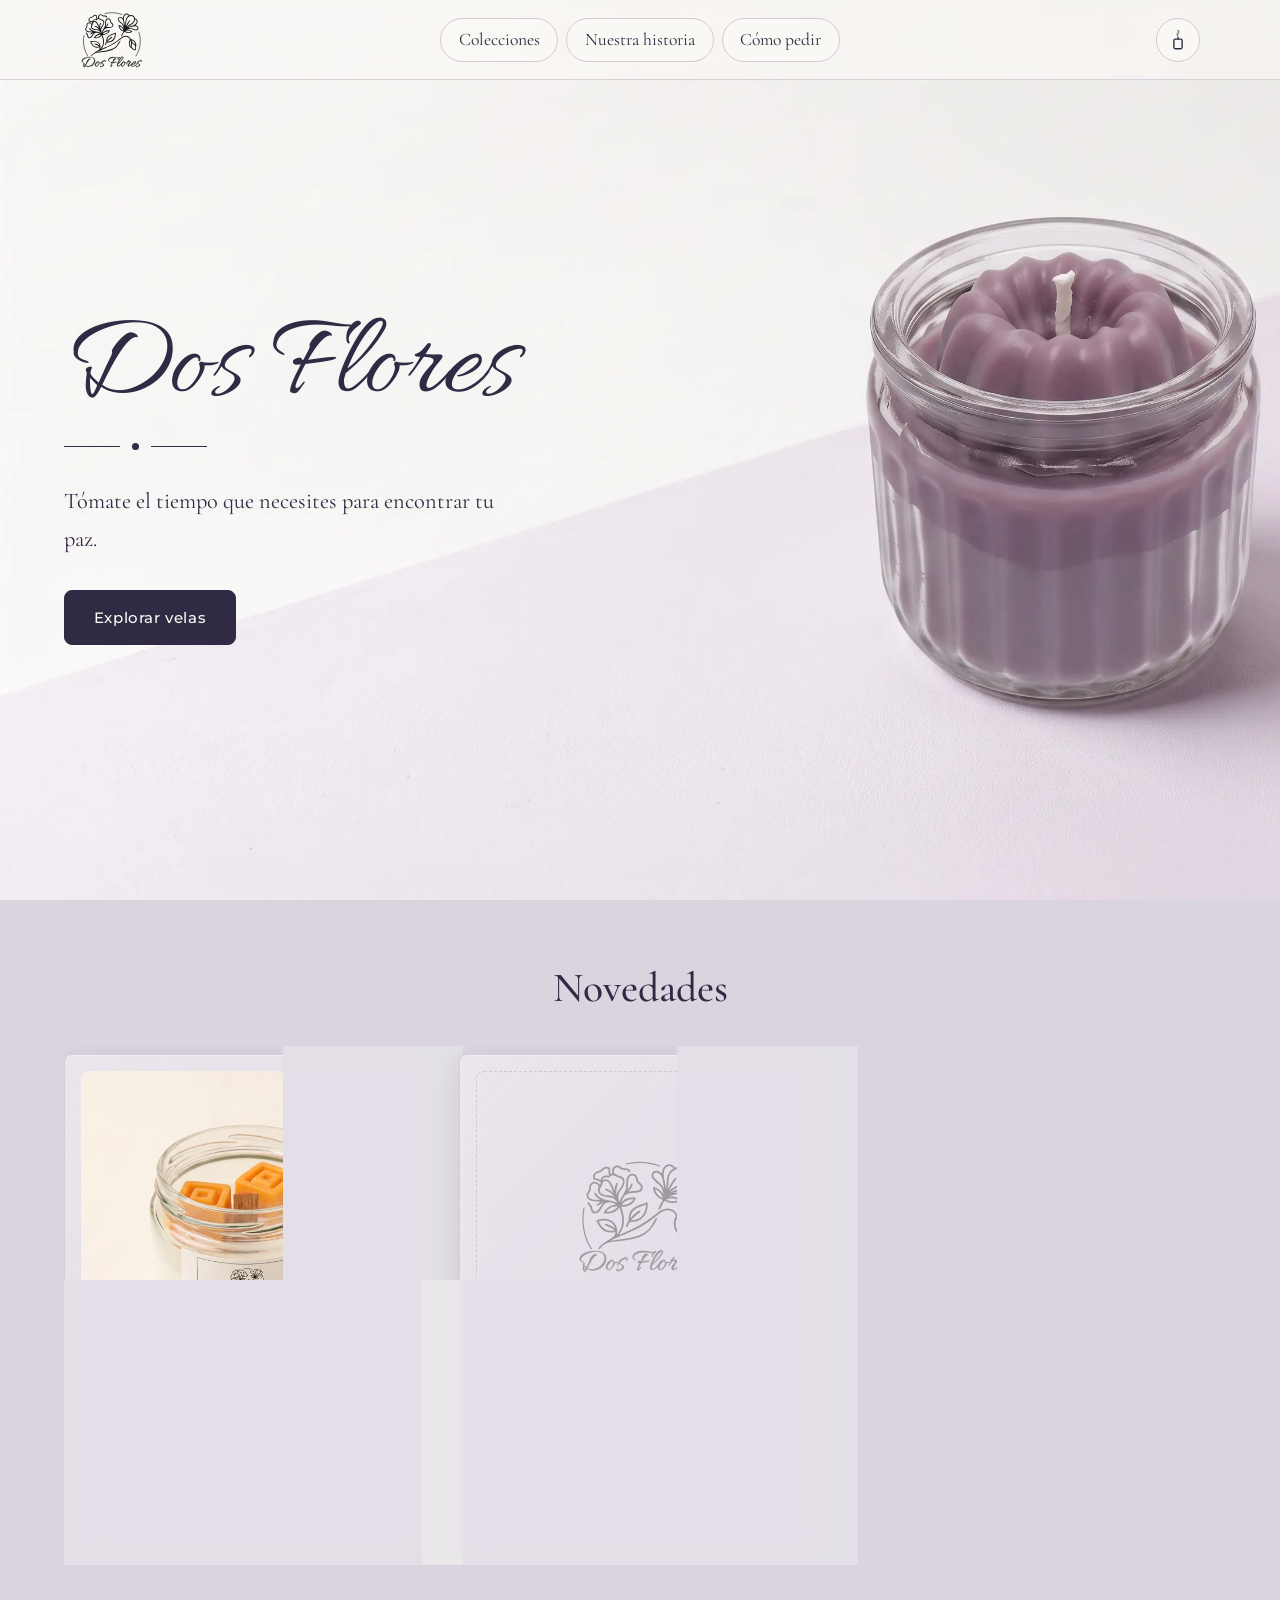
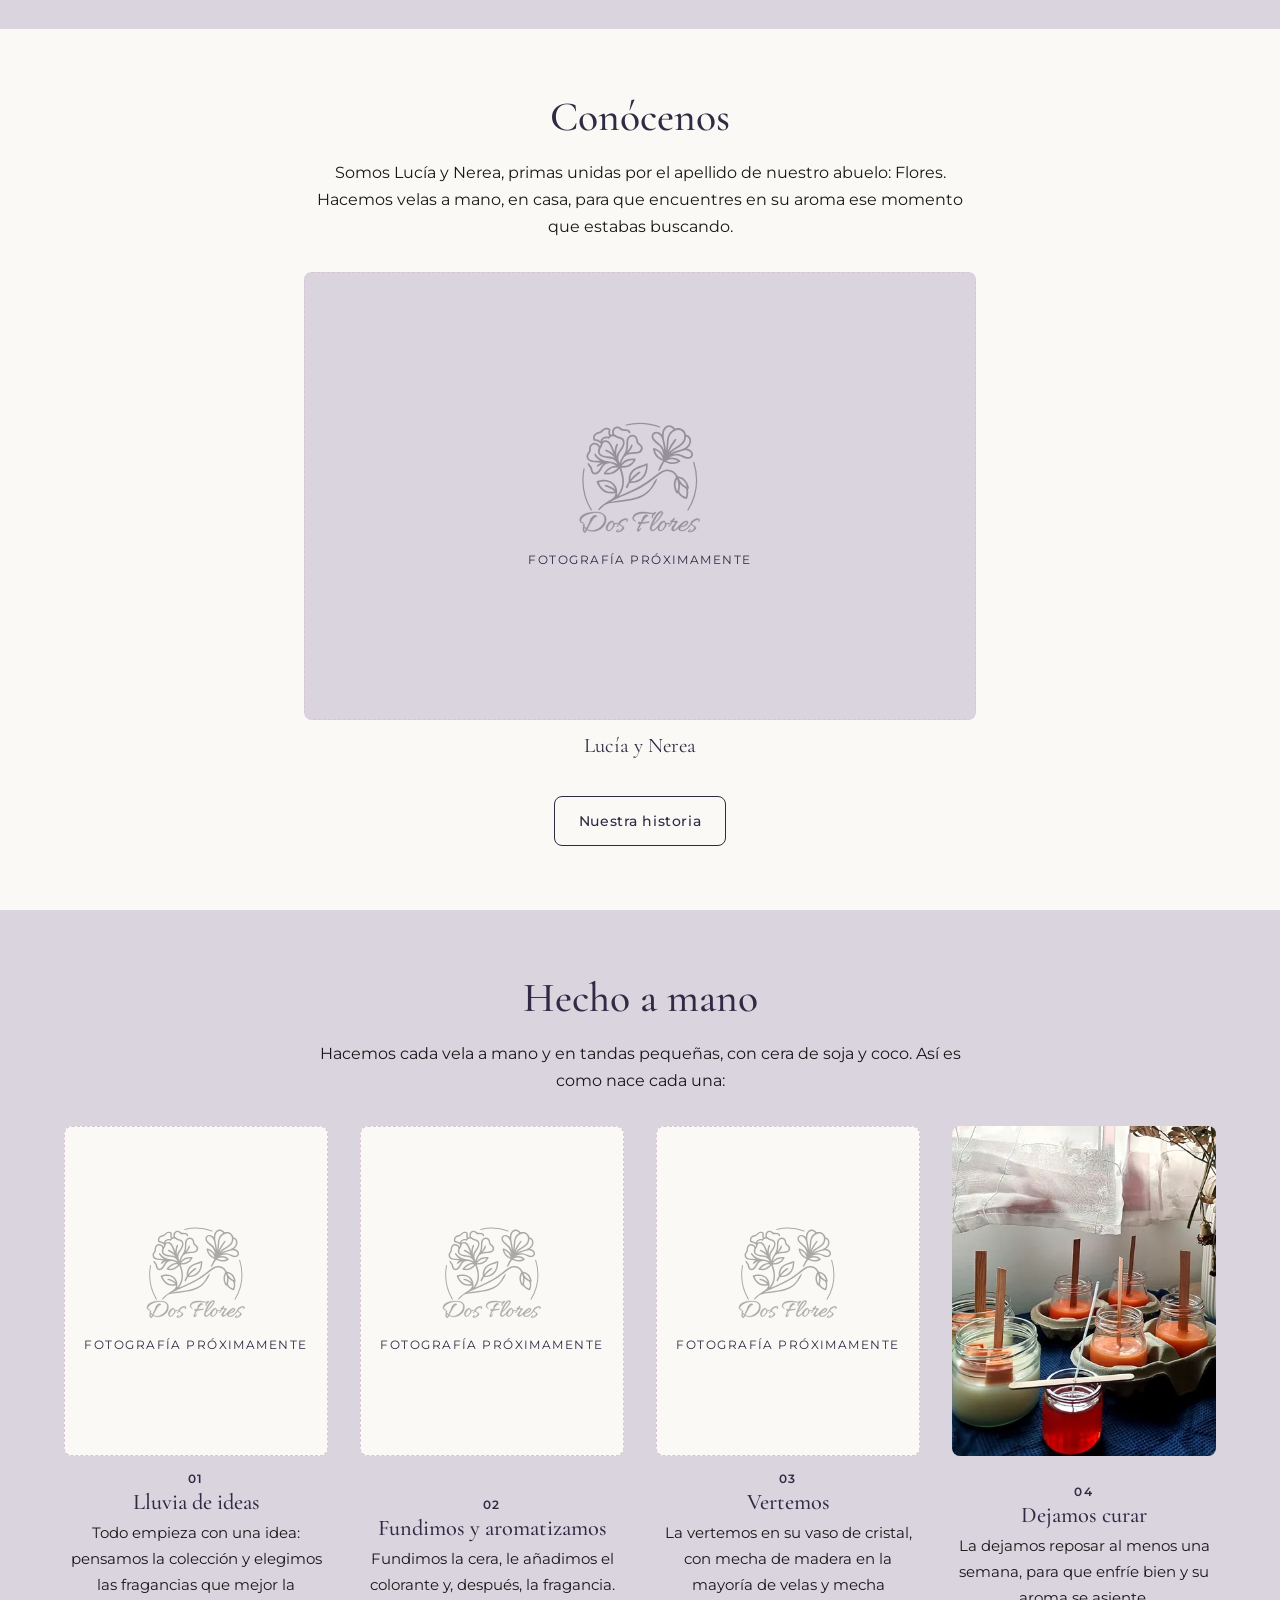
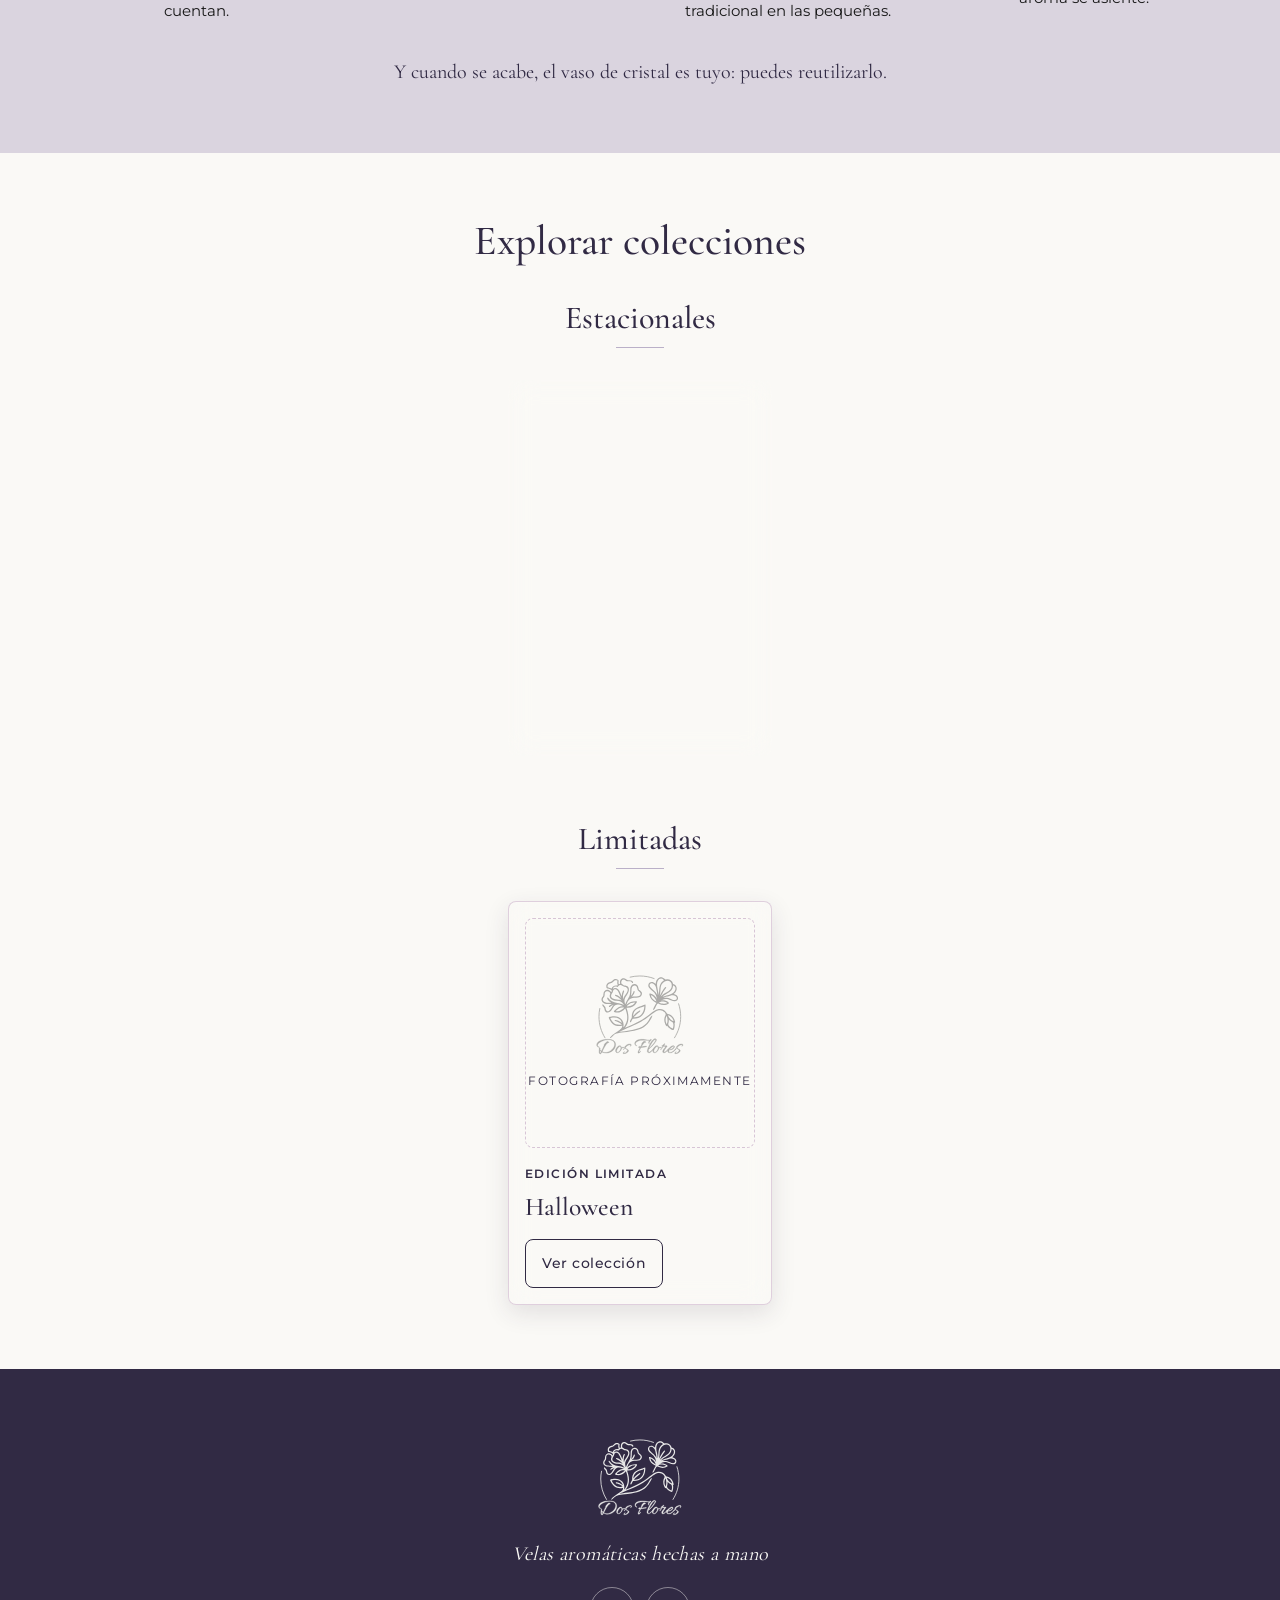
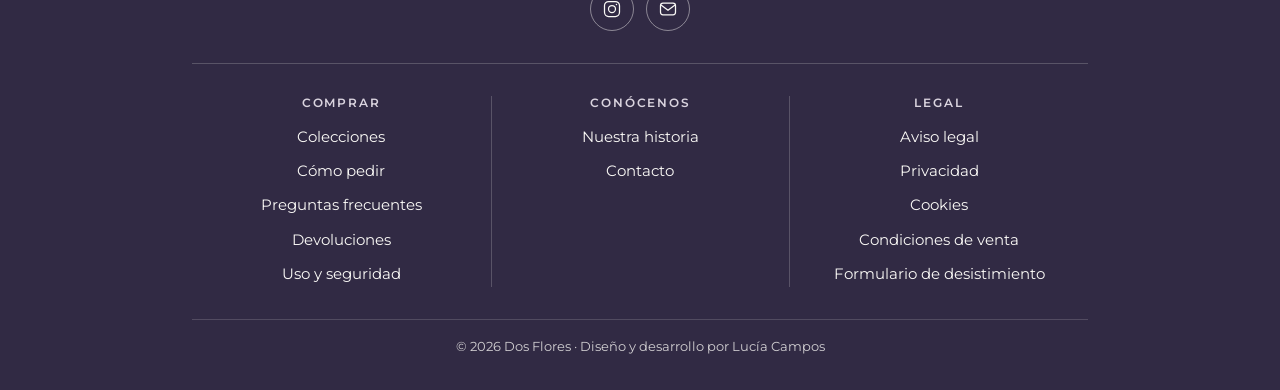
==== index.html @ 8ceb10cd "meta titulo y preview" ====
<!DOCTYPE html>
<html lang="es">
<head>
  <meta charset="UTF-8">
  <meta name="viewport" content="width=device-width, initial-scale=1">
  <title>Dos Flores · Velas aromáticas artesanales hechas a mano</title>
  <meta name="description" content="Velas aromáticas hechas a mano por dos primas, en tandas pequeñas y con cera de soja y coco. Descubre nuestras colecciones de temporada.">
  <!-- Dirección "oficial" de esta página para Google (cambiadla si pasáis a dominio propio) -->
  <link rel="canonical" href="https://i2byluciia.github.io/dosFlores/">
  <!-- Vista previa al compartir el enlace (WhatsApp, Instagram, Facebook…): protocolo Open Graph.
       Las direcciones deben ser completas (https://…). Si cambiáis a un dominio propio, cambiad
       "https://i2byluciia.github.io/dosFlores" por el dominio nuevo en og:url y og:image de cada página. -->
  <meta property="og:type" content="website">
  <meta property="og:site_name" content="Dos Flores">
  <meta property="og:locale" content="es_ES">
  <meta property="og:title" content="Dos Flores · Velas aromáticas artesanales hechas a mano">
  <meta property="og:description" content="Velas aromáticas hechas a mano por dos primas, en tandas pequeñas y con cera de soja y coco. Descubre nuestras colecciones de temporada.">
  <meta property="og:url" content="https://i2byluciia.github.io/dosFlores/">
  <meta property="og:image" content="https://i2byluciia.github.io/dosFlores/assets/img/og-image.jpg">
  <meta property="og:image:width" content="1200">
  <meta property="og:image:height" content="630">
  <meta property="og:image:alt" content="Dos Flores, velas aromáticas hechas a mano: vela encendida en un vaso de cristal">
  <meta name="twitter:card" content="summary_large_image">

  <!-- Favicon con dos versiones (assets/img/): el navegador elige según su propio modo.
       · favicon_negro.svg  → para pestañas claras
       · favicon_blanco.svg → para pestañas oscuras
       Sigue el modo del navegador/sistema, no el botón de la web. -->
  <!-- Respaldo en PNG para navegadores que no muestran favicons SVG (p. ej. Safari).
       Va ANTES de los SVG: los navegadores que entienden SVG usan los de abajo. -->
  <link rel="icon" type="image/png" sizes="32x32" href="assets/img/favicon-32.png">
  <link rel="icon" type="image/svg+xml" href="assets/img/favicon_negro.svg" media="(prefers-color-scheme: light)">
  <link rel="icon" type="image/svg+xml" href="assets/img/favicon_blanco.svg" media="(prefers-color-scheme: dark)">
  <!-- Icono para la pantalla de inicio del iPhone (180x180 px, hecho a partir de Logo/RedesSociales_Logo.png) -->
  <link rel="apple-touch-icon" href="assets/img/apple-touch-icon.png">

  <!-- Tipografías alojadas en la propia web (assets/fonts/).
       La precarga avisa al navegador de las que se ven en la primera pantalla.
       La definición de cada fuente (@font-face) está al principio de styles.css. -->
  <link rel="preload" href="assets/fonts/allura-latin-400-normal.woff2" as="font" type="font/woff2" crossorigin>
  <link rel="preload" href="assets/fonts/cormorant-garamond-latin-500-normal.woff2" as="font" type="font/woff2" crossorigin>
  <link rel="preload" href="assets/fonts/montserrat-latin-400-normal.woff2" as="font" type="font/woff2" crossorigin>

  <!-- Tema claro/oscuro: aplica la elección guardada ANTES de pintar la página,
       para que no haya un parpadeo del tema equivocado al cargar. -->
  <script>
    try {
      var tema = localStorage.getItem('dosflores-tema');
      if (tema === 'dark' || tema === 'light') document.documentElement.setAttribute('data-theme', tema);
    } catch (e) { /* sin almacenamiento: se sigue el tema del sistema */ }
  </script>

  <!-- Estilos -->
  <link rel="stylesheet" href="assets/css/styles.css">
</head>
<body>

  <!-- Enlace para saltar la navegación (accesibilidad con teclado) -->
  <a class="skip-link" href="#contenido">Saltar al contenido</a>

  <!-- =====================================================
       1. HEADER / NAV
       Izquierda: logo · Centro: enlaces · Derecha: iconos
       ===================================================== -->
  <header class="site-header">
    <div class="nav-container">

      <!-- Logo: sustituir por el logo real en la Fase 5 -->
      <a class="logo" href="#inicio" aria-label="Dos Flores, ir al inicio">
        <img src="assets/img/logo.svg" alt="Logotipo de Dos Flores" width="64" height="64">
      </a>

      <!-- Botón del menú móvil (la lógica se añade en la Fase 4) -->
      <button class="nav-toggle" type="button" aria-expanded="false" aria-controls="menu-principal">
        <span class="visually-hidden">Abrir menú</span>
        <span class="nav-toggle__icon" aria-hidden="true"></span>
      </button>

      <!-- Navegación principal: solo los enlaces marcados "nav" en el boceto -->
      <nav id="menu-principal" class="main-nav" aria-label="Navegación principal">
        <ul>
          <li><a href="pages/coleccion.html">Colecciones</a></li>
          <li><a href="pages/historia.html">Nuestra historia</a></li>
          <li><a href="pages/como-pedir.html">Cómo pedir</a></li>
        </ul>
      </nav>

      <!-- Acciones de la derecha -->
      <div class="nav-actions">
        <!-- Interruptor de modo claro/oscuro con forma de vela (apagada = claro, encendida = oscuro).
             El texto del aria-label lo actualiza main.js según el tema activo. -->
        <button class="icon-btn theme-toggle" type="button" aria-label="Activar modo oscuro">
          <svg class="vela-icono" viewBox="0 0 24 24" width="22" height="22" fill="none" stroke="currentColor" stroke-width="1.5" stroke-linecap="round" stroke-linejoin="round" aria-hidden="true"><path class="vela-icono__humo" d="M12 7.5c-1.2-1-1.2-2 0-3s1.2-2 0-3"/><path class="vela-icono__llama" d="M12 2.5c1.6 1.9 2.4 3.3 2.4 4.4a2.4 2.4 0 0 1-4.8 0c0-1.1.8-2.5 2.4-4.4z" fill="#E8A04B" stroke="none"/><path d="M12 11V9.3"/><rect x="7.5" y="11" width="9" height="10.5" rx="1.5"/></svg>
        </button>
      </div>

    </div>
  </header>

  <main id="contenido">

    <!-- ====================================================
         2. HERO (Index)
         ===================================================== -->
    <section id="inicio" class="hero" aria-labelledby="hero-titulo">

      <!-- DOS FOTOS DE FONDO: la "claro" se ve en modo claro y la "oscuro" en modo oscuro.
           Son decorativas (alt=""). Están en assets/img/inicio/ en WebP y en 3 tamaños
           (960, 1600 y 2752 px de ancho): con srcset el navegador descarga solo el que necesita.
           sizes: en pantallas más estrechas que la foto (móvil en vertical) la foto se amplía
           hasta ocupar el alto, así que se muestra a 179vh de ancho; si no, a 100vw.
           Los JPG originales están fuera de la web, en flores/Fotos_originales/inicio/. -->
      <img class="hero__bg hero__bg--claro"
           src="assets/img/inicio/hero_claro-1600.webp"
           srcset="assets/img/inicio/hero_claro-960.webp 960w, assets/img/inicio/hero_claro-1600.webp 1600w, assets/img/inicio/hero_claro-2752.webp 2752w"
           sizes="(max-aspect-ratio: 43/24) 179vh, 100vw"
           alt="" width="2752" height="1536" fetchpriority="high">
      <img class="hero__bg hero__bg--oscuro"
           src="assets/img/inicio/hero_oscuro-1600.webp"
           srcset="assets/img/inicio/hero_oscuro-960.webp 960w, assets/img/inicio/hero_oscuro-1600.webp 1600w, assets/img/inicio/hero_oscuro-2752.webp 2752w"
           sizes="(max-aspect-ratio: 43/24) 179vh, 100vw"
           alt="" width="2752" height="1536" fetchpriority="high">

      <div class="hero__content">
        <!-- Allura: solo para el nombre de marca -->
        <h1 id="hero-titulo" class="hero__brand">Dos Flores</h1>

        <!-- Detalle ornamental sutil (el boceto muestra una línea con puntos) -->
        <div class="ornament" aria-hidden="true">
          <span class="ornament__line"></span>
          <span class="ornament__dot"></span>
          <span class="ornament__line"></span>
        </div>

        <p class="hero__welcome">Tómate el tiempo que necesites para encontrar tu paz.</p>
        <!-- Botón principal de la portada: lleva al catálogo -->
        <a class="btn hero__cta" href="pages/coleccion.html">Explorar velas</a>
      </div>
    </section>


    <!-- =====================================================
         3. CARRUSEL / NOVEDADES
         Desliza con el dedo, con el ratón o con las flechas de abajo (lógica en main.js).
         ===================================================== -->
    <section id="destacados" class="featured" aria-labelledby="destacados-titulo">
      <h2 id="destacados-titulo" class="section-title">Novedades</h2>

      <div class="carousel" role="region" aria-roledescription="carrusel" aria-label="Velas destacadas">

        <!-- Para añadir otra vela, copia un bloque <article class="slide"> y actualiza los "n de N".
             Los puntos y las flechas se ajustan solos (si todas las tarjetas caben, se ocultan).
             En móvil se ve 1 tarjeta, en tablet 2 y en escritorio 3. -->
        <div class="carousel__viewport" tabindex="0">
          <div class="carousel__track">

          <article class="slide" role="group" aria-roledescription="diapositiva" aria-label="1 de 2">
            <!-- Foto de Caramelo Cremoso: apagada en modo claro y encendida en modo oscuro (las cambia el CSS).
                 Originales en flores/Fotos_originales/velas/. Generadas a partir de una foto real de la vela. -->
            <div class="slide__media candle-photo">
              <img class="vela--apagada" src="assets/img/velas/caramelo-cremoso-600.webp" srcset="assets/img/velas/caramelo-cremoso-600.webp 600w, assets/img/velas/caramelo-cremoso-1200.webp 1200w" sizes="(min-width: 64rem) 22rem, (min-width: 48rem) 45vw, 90vw" alt="Vela Caramelo Cremoso de Dos Flores: vaso de cristal con dos caramelos de cera naranja y mecha de madera" width="600" height="600" loading="lazy">
              <img class="vela--encendida" src="assets/img/velas/caramelo-cremoso-encendida-600.webp" srcset="assets/img/velas/caramelo-cremoso-encendida-600.webp 600w, assets/img/velas/caramelo-cremoso-encendida-1200.webp 1200w" sizes="(min-width: 64rem) 22rem, (min-width: 48rem) 45vw, 90vw" alt="" width="600" height="600" loading="lazy">
            </div>
            <div class="slide__body">
              <p class="slide__tag">Colección Otoño</p>
              <h3 class="slide__title">Caramelo Cremoso</h3>
              <!-- PENDIENTE: <p class="slide__text">descripción del aroma</p> -->
              <a class="btn btn--outline" href="pages/caramelo-cremoso.html">Ver vela<span class="visually-hidden"> Caramelo Cremoso</span></a>
            </div>
          </article>

          <article class="slide" role="group" aria-roledescription="diapositiva" aria-label="2 de 2">
            <!-- PENDIENTE: foto (truco-o-trato-apagada.webp / truco-o-trato-encendida.webp en assets/img/velas/) -->
            <div class="slide__media candle-photo foto-pendiente">
              <img class="foto-pendiente__marca" src="assets/img/logo.svg" alt="" width="64" height="64">
              <span class="foto-pendiente__aviso">Fotografía próximamente</span>
            </div>
            <div class="slide__body">
              <p class="slide__tag">Colección Halloween</p>
              <h3 class="slide__title">Truco o Trato</h3>
              <!-- PENDIENTE: <p class="slide__text">descripción del aroma</p> -->
              <a class="btn btn--outline" href="pages/truco-o-trato.html">Ver vela<span class="visually-hidden"> Truco o Trato</span></a>
            </div>
          </article>

          </div>
        </div>

        <!-- Controles: flecha · puntos · flecha -->
        <div class="carousel__controls">
          <button class="carousel__btn carousel__btn--prev" type="button" aria-label="Velas anteriores">
            <svg viewBox="0 0 24 24" width="22" height="22" fill="none" stroke="currentColor" stroke-width="1.6" stroke-linecap="round" stroke-linejoin="round" aria-hidden="true"><path d="M14.5 5.5L8 12l6.5 6.5"/></svg>
          </button>
          <div class="carousel__dots" role="group" aria-label="Elegir posición del carrusel"></div>
          <button class="carousel__btn carousel__btn--next" type="button" aria-label="Velas siguientes">
            <svg viewBox="0 0 24 24" width="22" height="22" fill="none" stroke="currentColor" stroke-width="1.6" stroke-linecap="round" stroke-linejoin="round" aria-hidden="true"><path d="M9.5 5.5L16 12l-6.5 6.5"/></svg>
          </button>
        </div>
      </div>
    </section>


    <!-- =====================================================
         4. BLOQUE NARRATIVO
         ===================================================== -->

    <!-- 4a. Conócenos (pequeña intro; la versión larga está en pages/historia.html) -->
    <section id="historia" class="story" aria-labelledby="historia-titulo">
      <div class="story__inner">
        <h2 id="historia-titulo" class="section-title">Conócenos</h2>
        <p>Somos Lucía y Nerea, primas unidas por el apellido de nuestro abuelo: Flores. Hacemos velas a mano, en casa, para que encuentres en su aroma ese momento que estabas buscando.</p>

        <!-- FOTO DE LAS DOS JUNTAS (PENDIENTE). Guardadla en assets/img/historia/ (horizontal, 3:2, unos 1200×800 px).
             Para ponerla: quita "foto-pendiente" del <div class="founders__frame …"> y cambia su contenido por:
             <img src="assets/img/historia/juntas.webp" alt="DESCRIBIR LA FOTO (ej.: Lucía y Nerea haciendo velas)" width="1200" height="800" loading="lazy"> -->
        <figure class="founders__photo founders__photo--juntas story__photo">
          <div class="founders__frame foto-pendiente">
            <img class="foto-pendiente__marca" src="assets/img/logo.svg" alt="" width="64" height="64">
            <span class="foto-pendiente__aviso">Fotografía próximamente</span>
          </div>
          <figcaption>Lucía y Nerea</figcaption>
        </figure>

        <a class="btn btn--outline" href="pages/historia.html">Nuestra historia</a>
      </div>
    </section>

    <!-- 4b. Hecho a mano / Proceso
         Texto a partir de lo que nos contaron Lucía y Nerea. Los números (01, 02…) los pone el CSS solos.
         FOTOS (PENDIENTES): una por paso, en vertical (4:5, unos 800×1000 px), en assets/img/proceso/.
         Para poner cada foto: quita "foto-pendiente" del <div class="step__frame …"> y cambia su
         contenido por la <img> que hay en el comentario de encima. -->
    <section id="proceso" class="process" aria-labelledby="proceso-titulo">
      <div class="story__inner">
        <h2 id="proceso-titulo" class="section-title">Hecho a mano</h2>
        <p>Hacemos cada vela a mano y en tandas pequeñas, con cera de soja y coco. Así es como nace cada una:</p>
      </div>

      <ol class="steps" role="list">
        <li class="step">
          <!-- <img src="assets/img/proceso/paso-1.webp" alt="DESCRIBIR LA FOTO" width="800" height="1000" loading="lazy"> -->
          <div class="step__frame foto-pendiente">
            <img class="foto-pendiente__marca" src="assets/img/logo.svg" alt="" width="64" height="64">
            <span class="foto-pendiente__aviso">Fotografía próximamente</span>
          </div>
          <div class="step__body">
            <h3 class="step__title">Lluvia de ideas</h3>
            <p class="step__text">Todo empieza con una idea: pensamos la colección y elegimos las fragancias que mejor la cuentan.</p>
          </div>
        </li>

        <li class="step">
          <!-- <img src="assets/img/proceso/paso-2.webp" alt="DESCRIBIR LA FOTO" width="800" height="1000" loading="lazy"> -->
          <div class="step__frame foto-pendiente">
            <img class="foto-pendiente__marca" src="assets/img/logo.svg" alt="" width="64" height="64">
            <span class="foto-pendiente__aviso">Fotografía próximamente</span>
          </div>
          <div class="step__body">
            <h3 class="step__title">Fundimos y aromatizamos</h3>
            <p class="step__text">Fundimos la cera, le añadimos el colorante y, después, la fragancia.</p>
          </div>
        </li>

        <li class="step">
          <!-- <img src="assets/img/proceso/paso-3.webp" alt="DESCRIBIR LA FOTO" width="800" height="1000" loading="lazy"> -->
          <div class="step__frame foto-pendiente">
            <img class="foto-pendiente__marca" src="assets/img/logo.svg" alt="" width="64" height="64">
            <span class="foto-pendiente__aviso">Fotografía próximamente</span>
          </div>
          <div class="step__body">
            <h3 class="step__title">Vertemos</h3>
            <p class="step__text">La vertemos en su vaso de cristal, con mecha de madera en la mayoría de velas y mecha tradicional en las pequeñas.</p>
          </div>
        </li>

        <li class="step">
          <!-- Foto real: velas recién vertidas reposando, con retoque de luz y color (originales en flores/Fotos_originales/proceso/) -->
          <div class="step__frame">
            <img src="assets/img/proceso/paso-4-400.webp" srcset="assets/img/proceso/paso-4-400.webp 400w, assets/img/proceso/paso-4-800.webp 800w" sizes="(min-width: 64rem) 17rem, (min-width: 48rem) 45vw, 7rem" alt="Velas recién hechas reposando junto a la ventana, con las mechas de madera todavía sin recortar" width="400" height="500" loading="lazy">
          </div>
          <div class="step__body">
            <h3 class="step__title">Dejamos curar</h3>
            <p class="step__text">La dejamos reposar al menos una semana, para que enfríe bien y su aroma se asiente.</p>
          </div>
        </li>
      </ol>

      <p class="process__nota">Y cuando se acabe, el vaso de cristal es tuyo: puedes reutilizarlo.</p>
    </section>

    <!-- =====================================================
         5. COLECCIONES (Explorar colecciones)
         Dos grupos: Estacionales y Limitadas. Cada botón "Ver colección" lleva a
         pages/coleccion.html#id, y ese id debe existir en pages/coleccion.html.
         Para añadir una colección, duplica un bloque <li class="card"> dentro de su grupo.
         Fotos de portada en assets/img/colecciones/ (nombre-apagada.webp y nombre-encendida.webp).
         ===================================================== -->
    <section id="colecciones" class="catalog" aria-labelledby="catalogo-titulo">
      <h2 id="catalogo-titulo" class="section-title">Explorar colecciones</h2>

      <!-- Colecciones estacionales (primavera, verano, otoño, invierno) -->
      <div id="estacionales" class="catalog__group">
        <h3 class="catalog__group-title">Estacionales</h3>
        <ul class="catalog__grid">

        <li class="card">
          <article>
            <!-- Foto de Caramelo Cremoso: apagada en modo claro y encendida en modo oscuro (las cambia el CSS).
                 Originales en flores/Fotos_originales/velas/. Generadas a partir de una foto real de la vela. -->
            <div class="card__media candle-photo">
              <img class="vela--apagada" src="assets/img/velas/caramelo-cremoso-600.webp" srcset="assets/img/velas/caramelo-cremoso-600.webp 600w, assets/img/velas/caramelo-cremoso-1200.webp 1200w" sizes="(min-width: 64rem) 22rem, (min-width: 48rem) 45vw, 90vw" alt="Vela Caramelo Cremoso de Dos Flores: vaso de cristal con dos caramelos de cera naranja y mecha de madera" width="600" height="600" loading="lazy">
              <img class="vela--encendida" src="assets/img/velas/caramelo-cremoso-encendida-600.webp" srcset="assets/img/velas/caramelo-cremoso-encendida-600.webp 600w, assets/img/velas/caramelo-cremoso-encendida-1200.webp 1200w" sizes="(min-width: 64rem) 22rem, (min-width: 48rem) 45vw, 90vw" alt="" width="600" height="600" loading="lazy">
            </div>
            <h4 class="card__title">Otoño</h4>
            <!-- PENDIENTE: <p class="card__text">descripción breve de la colección</p> -->
            <a class="btn btn--outline" href="pages/coleccion.html#otono">Ver colección<span class="visually-hidden"> Otoño</span></a>
          </article>
        </li>

        </ul>
      </div>

      <!-- Colecciones limitadas (Halloween, Navidad, San Valentín…) -->
      <div id="limitadas" class="catalog__group">
        <h3 class="catalog__group-title">Limitadas</h3>
        <ul class="catalog__grid">

        <li class="card">
          <article>
            <!-- PENDIENTE: foto de portada (halloween-apagada.webp / halloween-encendida.webp) -->
            <div class="card__media candle-photo foto-pendiente">
              <img class="foto-pendiente__marca" src="assets/img/logo.svg" alt="" width="64" height="64">
              <span class="foto-pendiente__aviso">Fotografía próximamente</span>
            </div>
            <p class="card__tag">Edición limitada</p>
            <h4 class="card__title">Halloween</h4>
            <!-- PENDIENTE: <p class="card__text">descripción breve de la colección</p> -->
            <a class="btn btn--outline" href="pages/coleccion.html#halloween">Ver colección<span class="visually-hidden"> Halloween</span></a>
          </article>
        </li>

        </ul>
      </div>
    </section>

  </main>


  <!-- =====================================================
       6. FOOTER
       ===================================================== -->
  <footer class="site-footer">
    <!-- PIE: marca arriba (logo, frase y redes) y debajo tres columnas de enlaces.
         Para añadir un enlace, copia un <li> en su columna. Mismo pie en todas las páginas:
         si lo cambias aquí, cámbialo en las demás (las rutas cambian según la carpeta). -->
    <div class="footer-container">

      <div class="footer__marca">
        <a class="footer__logo" href="index.html" aria-label="Dos Flores, ir al inicio">
          <img src="assets/img/logo.svg" alt="" width="96" height="96" loading="lazy">
        </a>
        <p class="footer__frase">Velas aromáticas hechas a mano</p>
        <div class="footer__contact">
          <a class="footer__social" href="https://www.instagram.com/dosfloresaromas/" target="_blank" rel="noopener noreferrer" aria-label="Instagram de Dos Flores (se abre en una pestaña nueva)">
            <svg viewBox="0 0 24 24" width="20" height="20" fill="none" stroke="currentColor" stroke-width="1.5" aria-hidden="true"><rect x="3" y="3" width="18" height="18" rx="5"/><circle cx="12" cy="12" r="4.2"/><circle cx="17.3" cy="6.7" r="0.9" fill="currentColor" stroke="none"/></svg>
          </a>
          <a class="footer__social" href="mailto:dosfloresaromas@gmail.com" aria-label="Escribir un correo a Dos Flores">
            <svg viewBox="0 0 24 24" width="20" height="20" fill="none" stroke="currentColor" stroke-width="1.5" stroke-linecap="round" stroke-linejoin="round" aria-hidden="true"><rect x="3" y="5" width="18" height="14" rx="3"/><path d="M4 7.5l8 6 8-6"/></svg>
          </a>
        </div>
      </div>

      <div class="footer__cols">
      <nav class="footer__col" aria-labelledby="pie-comprar">
        <h2 id="pie-comprar" class="footer__heading">Comprar</h2>
        <ul>
          <li><a href="pages/coleccion.html">Colecciones</a></li>
          <li><a href="pages/como-pedir.html">Cómo pedir</a></li>
          <li><a href="pages/preguntas-frecuentes.html">Preguntas frecuentes</a></li>
          <li><a href="pages/condiciones-venta.html#devoluciones">Devoluciones</a></li>
          <li><a href="pages/uso-y-seguridad.html">Uso y seguridad</a></li>
        </ul>
      </nav>
      <nav class="footer__col" aria-labelledby="pie-conocenos">
        <h2 id="pie-conocenos" class="footer__heading">Conócenos</h2>
        <ul>
          <li><a href="pages/historia.html">Nuestra historia</a></li>
          <li><a href="pages/como-pedir.html#contacto">Contacto</a></li>
        </ul>
      </nav>
      <nav class="footer__col" aria-labelledby="pie-legal">
        <h2 id="pie-legal" class="footer__heading">Legal</h2>
        <ul>
          <li><a href="pages/aviso-legal.html">Aviso legal</a></li>
          <li><a href="pages/privacidad.html">Privacidad</a></li>
          <li><a href="pages/cookies.html">Cookies</a></li>
          <li><a href="pages/condiciones-venta.html">Condiciones de venta</a></li>
          <li><a href="pages/condiciones-venta.html#formulario-desistimiento">Formulario de desistimiento</a></li>
        </ul>
      </nav>
      </div>

      <p class="footer__credits">© <span id="anio">2026</span> Dos Flores · Diseño y desarrollo por Lucía Campos</p>
    </div>
  </footer>

  <!-- JavaScript (se rellena en la Fase 4) -->
  <script src="assets/js/main.js" defer></script>
</body>
</html>
---- assets/css/styles.css ----
/* =========================================================
   DOS FLORES · Hoja de estilos
   Orden del archivo:
   1. Variables (paleta, modo claro y modo oscuro)
   2. Base  3. Utilidades  4. Header/Nav (translúcido)
   5. Hero  6. Carrusel  7. Narrativa  8. Catálogo
   9. Footer  10. Responsive (tablet y escritorio)
   Enfoque "mobile first": los estilos base son para móvil
   y los @media (min-width) añaden mejoras en pantallas grandes.
   ========================================================= */


/* ---------- 0. TIPOGRAFÍAS (alojadas en la propia web) ----------
   Los archivos están en assets/fonts/, así que se ven igual en cualquier
   dispositivo y no dependen de Google. Solo se incluye el subconjunto
   "latin" (letras, tildes, ñ, ¿ ¡ y signos habituales).
   Licencia: SIL Open Font License; los textos están en la misma carpeta.
   font-display: swap muestra el texto enseguida con una fuente de respaldo
   y cambia a la definitiva cuando termina de cargar. */
@font-face {
  font-family: "Allura";
  font-style: normal;
  font-weight: 400;
  font-display: swap;
  src: url("../fonts/allura-latin-400-normal.woff2") format("woff2");
  unicode-range: U+0000-00FF, U+0131, U+0152-0153, U+02BB-02BC, U+02C6, U+02DA, U+02DC, U+0304, U+0308, U+0329, U+2000-206F, U+20AC, U+2122, U+2191, U+2193, U+2212, U+2215, U+FEFF, U+FFFD;
}

@font-face {
  font-family: "Cormorant Garamond";
  font-style: normal;
  font-weight: 400;
  font-display: swap;
  src: url("../fonts/cormorant-garamond-latin-400-normal.woff2") format("woff2");
  unicode-range: U+0000-00FF, U+0131, U+0152-0153, U+02BB-02BC, U+02C6, U+02DA, U+02DC, U+0304, U+0308, U+0329, U+2000-206F, U+20AC, U+2122, U+2191, U+2193, U+2212, U+2215, U+FEFF, U+FFFD;
}
@font-face {
  font-family: "Cormorant Garamond";
  font-style: normal;
  font-weight: 500;
  font-display: swap;
  src: url("../fonts/cormorant-garamond-latin-500-normal.woff2") format("woff2");
  unicode-range: U+0000-00FF, U+0131, U+0152-0153, U+02BB-02BC, U+02C6, U+02DA, U+02DC, U+0304, U+0308, U+0329, U+2000-206F, U+20AC, U+2122, U+2191, U+2193, U+2212, U+2215, U+FEFF, U+FFFD;
}
@font-face {
  font-family: "Cormorant Garamond";
  font-style: normal;
  font-weight: 600;
  font-display: swap;
  src: url("../fonts/cormorant-garamond-latin-600-normal.woff2") format("woff2");
  unicode-range: U+0000-00FF, U+0131, U+0152-0153, U+02BB-02BC, U+02C6, U+02DA, U+02DC, U+0304, U+0308, U+0329, U+2000-206F, U+20AC, U+2122, U+2191, U+2193, U+2212, U+2215, U+FEFF, U+FFFD;
}

@font-face {
  font-family: "Montserrat";
  font-style: normal;
  font-weight: 400;
  font-display: swap;
  src: url("../fonts/montserrat-latin-400-normal.woff2") format("woff2");
  unicode-range: U+0000-00FF, U+0131, U+0152-0153, U+02BB-02BC, U+02C6, U+02DA, U+02DC, U+0304, U+0308, U+0329, U+2000-206F, U+20AC, U+2122, U+2191, U+2193, U+2212, U+2215, U+FEFF, U+FFFD;
}
@font-face {
  font-family: "Montserrat";
  font-style: normal;
  font-weight: 500;
  font-display: swap;
  src: url("../fonts/montserrat-latin-500-normal.woff2") format("woff2");
  unicode-range: U+0000-00FF, U+0131, U+0152-0153, U+02BB-02BC, U+02C6, U+02DA, U+02DC, U+0304, U+0308, U+0329, U+2000-206F, U+20AC, U+2122, U+2191, U+2193, U+2212, U+2215, U+FEFF, U+FFFD;
}
@font-face {
  font-family: "Montserrat";
  font-style: normal;
  font-weight: 600;
  font-display: swap;
  src: url("../fonts/montserrat-latin-600-normal.woff2") format("woff2");
  unicode-range: U+0000-00FF, U+0131, U+0152-0153, U+02BB-02BC, U+02C6, U+02DA, U+02DC, U+0304, U+0308, U+0329, U+2000-206F, U+20AC, U+2122, U+2191, U+2193, U+2212, U+2215, U+FEFF, U+FFFD;
}


/* ---------- 1. VARIABLES ---------- */
:root {
  /* Opacidad de las tarjetas de velas (baja el % para hacerlas más transparentes).
     Usa --bg, así se adapta solo al modo claro y oscuro. */
  --card-glass: color-mix(in srgb, var(--bg) 28%, transparent);

  /* --- Paleta oficial (colores fijos de la marca) --- */
  --color-fondo: #FAF9F6;
  --color-morado-oscuro: #312A44;
  --color-morado: #88708E;      /* Solo títulos grandes y detalles (contraste ~4,2:1) */
  --color-lavanda: #DAD4DF;
  --color-texto: #181818;
  --color-borde: #D7C5D6;
  --color-acento: #BAB0C8;

  /* --- Tonos para el modo oscuro (derivados del morado oscuro de la marca) --- */
  --noche-0: #0E0B14;           /* footer */
  --noche: #15121D;             /* fondo principal */
  --noche-2: #1F1A2B;           /* secciones alternas */
  --noche-3: #2A2338;           /* detrás de las fotos, chips */
  --noche-borde: #3D3450;
  --texto-claro: #EDE9F2;

  /* --- Tipografías --- */
  --fuente-marca: "Allura", cursive;                 /* Solo marca y ornamentos */
  --fuente-titulos: "Cormorant Garamond", serif;
  --fuente-texto: "Montserrat", sans-serif;

  /* --- Espaciados --- */
  --espacio-xs: 0.5rem;
  --espacio-s: 1rem;
  --espacio-m: 2rem;
  --espacio-l: 4rem;
  --espacio-xl: 6rem;

  /* --- Otros --- */
  --ancho-max: 72rem;
  --radio: 0.5rem;
  --transicion: 0.2s ease;
  --altura-header: 5rem;                 /* un poco más alta para el logo mayor */

  /* --- TEMA CLARO (por defecto) ---
     Los componentes usan SOLO estos nombres, nunca la paleta directamente.
     Así el modo oscuro solo tiene que redefinir esta lista. */
  --bg: var(--color-fondo);
  --bg-alt: var(--color-lavanda);              /* secciones alternas */
  --surface: var(--color-fondo);               /* tarjetas */
  --surface-media: var(--color-lavanda);       /* detrás de las fotos */
  --text: var(--color-texto);
  --heading: var(--color-morado-oscuro);       /* títulos, enlaces e iconos */
  --muted-accent: var(--color-morado);
  --border: var(--color-borde);
  --accent: var(--color-acento);
  --hover-bg: var(--color-acento);
  --btn-bg: var(--color-morado-oscuro);
  --btn-text: var(--color-fondo);
  --footer-bg: var(--color-morado-oscuro);
  --footer-text: var(--color-fondo);
  --footer-hover: var(--color-lavanda);
  --glass: color-mix(in srgb, var(--color-fondo) 60%, transparent);          /* barra translúcida */
  --glass-border: color-mix(in srgb, var(--color-borde) 80%, transparent);
  --chip-bg: color-mix(in srgb, var(--color-fondo) 80%, transparent);        /* botones del nav */
  --chip-border: var(--color-borde);
  --menu-bg: color-mix(in srgb, var(--color-fondo) 95%, transparent);        /* menú móvil */
  --veil: var(--color-fondo);                  /* velo claro sobre la foto del hero */
  --hero-claro: 1;                             /* foto del hero para modo claro: visible */
  --hero-oscuro: 0;                            /* foto del hero para modo oscuro: oculta */
  --hero-text: var(--color-morado-oscuro);     /* título y texto del hero */
  --hero-line: var(--color-morado-oscuro);     /* ornamento del hero */
  --vela-apagada: 1;                           /* foto de vela apagada visible */
  --vela-encendida: 0;                         /* foto de vela encendida oculta */
  --llama: 0;                                  /* botón de tema: vela apagada en claro (1 = encendida) */
  --logo-filter: none;                         /* el logo (SVG negro) se ve tal cual */
  color-scheme: light;
}

/* --- TEMA OSCURO ---
   Se activa de dos formas:
   1) Automático: si el móvil/ordenador está en modo oscuro y la persona
      no ha elegido nada con el botón (:not([data-theme="light"])).
   2) Manual: el botón del nav pone data-theme="dark" en <html>.
   Las dos listas son idénticas: si cambias una, cambia la otra. */
@media (prefers-color-scheme: dark) {
  :root:not([data-theme="light"]) {
    --bg: var(--noche);
    --bg-alt: var(--noche-2);
    --surface: var(--noche);
    --surface-media: var(--noche-3);
    --text: var(--texto-claro);
    --heading: var(--color-lavanda);
    --muted-accent: var(--color-acento);
    --border: var(--noche-borde);
    --accent: var(--color-acento);
    --hover-bg: var(--noche-borde);
    --btn-bg: var(--color-lavanda);
    --btn-text: var(--color-morado-oscuro);
    --footer-bg: var(--noche-0);
    --footer-text: var(--texto-claro);
    --footer-hover: var(--color-acento);
    --glass: color-mix(in srgb, var(--noche) 55%, transparent);
    --glass-border: color-mix(in srgb, var(--noche-borde) 80%, transparent);
    --chip-bg: color-mix(in srgb, var(--noche-3) 75%, transparent);
    --chip-border: var(--noche-borde);
    --menu-bg: color-mix(in srgb, var(--noche) 95%, transparent);
    --veil: var(--noche);
    --hero-claro: 0;
    --hero-oscuro: 1;
    --hero-text: var(--color-fondo);
    --hero-line: var(--color-lavanda);
    --vela-apagada: 0;
    --vela-encendida: 1;
    --llama: 1;
    --logo-filter: invert(1) hue-rotate(180deg);
    color-scheme: dark;
  }
}

:root[data-theme="dark"] {
  --bg: var(--noche);
  --bg-alt: var(--noche-2);
  --surface: var(--noche);
  --surface-media: var(--noche-3);
  --text: var(--texto-claro);
  --heading: var(--color-lavanda);
  --muted-accent: var(--color-acento);
  --border: var(--noche-borde);
  --accent: var(--color-acento);
  --hover-bg: var(--noche-borde);
  --btn-bg: var(--color-lavanda);
  --btn-text: var(--color-morado-oscuro);
  --footer-bg: var(--noche-0);
  --footer-text: var(--texto-claro);
  --footer-hover: var(--color-acento);
  --glass: color-mix(in srgb, var(--noche) 55%, transparent);
  --glass-border: color-mix(in srgb, var(--noche-borde) 80%, transparent);
  --chip-bg: color-mix(in srgb, var(--noche-3) 75%, transparent);
  --chip-border: var(--noche-borde);
  --menu-bg: color-mix(in srgb, var(--noche) 95%, transparent);
  --veil: var(--noche);
  --hero-claro: 0;
  --hero-oscuro: 1;
  --hero-text: var(--color-fondo);
  --hero-line: var(--color-lavanda);
  --vela-apagada: 0;
  --vela-encendida: 1;
  --llama: 1;
  --logo-filter: invert(1) hue-rotate(180deg);
  color-scheme: dark;
}


/* ---------- 2. BASE ---------- */
*,
*::before,
*::after {
  box-sizing: border-box;
}

html {
  scroll-behavior: smooth;
  /* Evita que el header tape los títulos al navegar por anclas */
  scroll-padding-top: var(--altura-header);
}

body {
  margin: 0;
  background: var(--bg);
  color: var(--text);
  font-family: var(--fuente-texto);
  font-size: 1rem;
  line-height: 1.7;
  transition: background-color 0.3s ease, color 0.3s ease;
}

img {
  display: block;
  max-width: 100%;
  height: auto;
}

h1, h2, h3, h4 {
  margin: 0 0 var(--espacio-s);
  font-family: var(--fuente-titulos);
  font-weight: 500;
  line-height: 1.2;
  color: var(--heading);
}

p { margin: 0 0 var(--espacio-s); }

ul { margin: 0; padding: 0; list-style: none; }

a {
  color: var(--heading);
  text-underline-offset: 0.2em;
}

/* Foco visible para quien navega con teclado */
:focus-visible {
  outline: 3px solid var(--heading);
  outline-offset: 3px;
}

/* Botones (enlaces con aspecto de botón) */
.btn {
  display: inline-block;
  padding: 0.75rem 1.5rem;
  background: var(--btn-bg);
  color: var(--btn-text);
  border: 1px solid var(--btn-bg);
  border-radius: var(--radio);
  font-family: var(--fuente-texto);
  font-size: 0.9rem;
  font-weight: 500;
  letter-spacing: 0.04em;
  text-decoration: none;
  transition: background var(--transicion), color var(--transicion);
}
.btn:hover { background: var(--bg); color: var(--heading); }

.btn--outline { background: transparent; color: var(--heading); }
.btn--outline:hover { background: var(--btn-bg); color: var(--btn-text); }

/* Título de sección */
.section-title {
  text-align: center;
  font-size: clamp(1.9rem, 5vw, 2.6rem);
}


/* ---------- 3. UTILIDADES ---------- */

/* Garantiza que el atributo hidden oculte siempre (lo usa el JS del carrusel) */
[hidden] { display: none !important; }

/* Oculto visualmente pero legible para lectores de pantalla */
.visually-hidden {
  position: absolute;
  width: 1px;
  height: 1px;
  margin: -1px;
  padding: 0;
  overflow: hidden;
  clip: rect(0 0 0 0);
  white-space: nowrap;
  border: 0;
}

/* Enlace "Saltar al contenido": aparece solo al enfocarlo */
.skip-link {
  position: absolute;
  top: -4rem;
  left: var(--espacio-s);
  z-index: 100;
  padding: 0.5rem 1rem;
  background: var(--btn-bg);
  color: var(--btn-text);
  border-radius: var(--radio);
}
.skip-link:focus { top: var(--espacio-s); }


/* ---------- 4. HEADER / NAV (translúcido) ----------
   El header flota sobre el contenido y deja ver lo que hay detrás
   (la foto del hero). El margin-bottom negativo hace que el hero
   empiece en la parte de arriba de la pantalla, por debajo del nav.
   El cristal está en ::before para que el menú móvil no herede el desenfoque. */
.site-header {
  position: sticky;
  top: env(safe-area-inset-top, 0px);
  z-index: 50;
  margin-bottom: calc(var(--altura-header) * -1);
}

.site-header::before {
  content: "";
  position: absolute;
  inset: 0;
  z-index: -1;
  background: var(--glass);
  border-bottom: 1px solid var(--glass-border);
  -webkit-backdrop-filter: blur(14px) saturate(1.3);
  backdrop-filter: blur(14px) saturate(1.3);
}

/* Si el navegador no sabe desenfocar, la barra se vuelve casi opaca para leerse bien */
@supports not ((backdrop-filter: blur(1px)) or (-webkit-backdrop-filter: blur(1px))) {
  .site-header::before { background: var(--menu-bg); }
}

.nav-container {
  display: flex;
  align-items: center;
  justify-content: space-between;
  gap: var(--espacio-s);
  max-width: var(--ancho-max);
  min-height: var(--altura-header);
  margin: 0 auto;
  padding: 0 var(--espacio-s);
}

/* En modo oscuro el filtro invierte el logo: el negro pasa a blanco
   y los demás colores mantienen su tono (hue-rotate compensa la inversión). */
/* Tamaño del logo: 56 px en móvil y 64 px en escritorio (ver sección 10) */
.logo img {
  width: 3.5rem;
  height: 3.5rem;
  object-fit: contain;
  filter: var(--logo-filter);
  transition: filter 0.3s ease;
}

/* Botón hamburguesa (solo móvil) */
.nav-toggle {
  order: 3;
  display: inline-flex;
  align-items: center;
  justify-content: center;
  width: 44px;
  height: 44px;
  background: var(--chip-bg);
  border: 1px solid var(--chip-border);
  border-radius: var(--radio);
  color: var(--heading);
  cursor: pointer;
}
.nav-toggle__icon,
.nav-toggle__icon::before,
.nav-toggle__icon::after {
  display: block;
  width: 20px;
  height: 2px;
  background: currentColor;
  content: "";
  transition: transform var(--transicion);
}
.nav-toggle__icon { position: relative; }
.nav-toggle__icon::before { position: absolute; top: -6px; }
.nav-toggle__icon::after  { position: absolute; top: 6px; }

/* Menú móvil: desplegable bajo el header.
   El JS añade/quita la clase .is-open */
.main-nav {
  display: none;
  position: absolute;
  top: 100%;
  left: 0;
  right: 0;
  padding: var(--espacio-s);
  background: var(--menu-bg);
  border-bottom: 1px solid var(--glass-border);
}
.main-nav.is-open { display: block; }

.main-nav ul { display: flex; flex-direction: column; }
.main-nav a {
  display: block;
  padding: 0.75rem 0;
  font-family: var(--fuente-titulos);
  font-size: 1.25rem;
  text-decoration: none;
}
.main-nav a:hover { color: var(--muted-accent); }

/* Iconos de la derecha */
.nav-actions {
  display: flex;
  align-items: center;
  gap: 0.5rem;
  margin-left: auto;
}

/* Botones redondos: tienen su propio fondo para destacar sobre la foto */
.icon-btn {
  display: inline-flex;
  align-items: center;
  justify-content: center;
  width: 44px;
  height: 44px;
  padding: 0;
  background: var(--chip-bg);
  border: 1px solid var(--chip-border);
  border-radius: 50%;
  color: var(--heading);
  transition: background var(--transicion);
}
.icon-btn { cursor: pointer; }
.icon-btn:hover { background: var(--hover-bg); }

/* Interruptor de tema con forma de vela: apagada (con humo) en claro y encendida en oscuro
   (la variable --llama cambia con el tema: 0 = apagada, 1 = encendida) */
.vela-icono__llama {
  opacity: var(--llama);
  transform: scale(var(--llama));
  transform-origin: 12px 9px;
  transition: opacity 0.3s ease, transform 0.3s ease;
}
.vela-icono__humo {
  opacity: calc((1 - var(--llama)) * 0.6);
  transition: opacity 0.3s ease;
}


/* ---------- 5. HERO ---------- */

/* Portada a pantalla completa. Empieza detrás del nav translúcido,
   por eso el padding superior suma la altura del header.
   100svh evita saltos en móvil cuando se ocultan las barras del navegador.
   Los colores del texto cambian con el tema (--hero-text, --hero-line). */
.hero {
  position: relative;
  display: flex;
  align-items: flex-end;              /* móvil: texto abajo, para no tapar la vela (ver sección 10) */
  min-height: 100vh;                                   /* respaldo para navegadores antiguos */
  min-height: 100svh;
  padding: calc(var(--altura-header) + var(--espacio-m)) var(--espacio-s) var(--espacio-l);
  background: var(--bg-alt);                           /* se ve si las imágenes aún no existen */
  color: var(--hero-text);
  overflow: hidden;
}

/* Dos imágenes de fondo apiladas: el tema decide cuál se ve (se funden suavemente) */
.hero__bg {
  position: absolute;
  inset: 0;
  width: 100%;
  height: 100%;
  object-fit: cover;
  object-position: 78% center;        /* móvil: encuadra la vela (está a la derecha de la foto) */
  transition: opacity 0.6s ease;
}
.hero__bg--claro  { opacity: var(--hero-claro); }
.hero__bg--oscuro { opacity: var(--hero-oscuro); }

/* Velo sobre la imagen para que el texto se lea: claro en modo claro y
   oscuro en modo oscuro (variable --veil). En móvil cubre todo;
   desde tablet se aclara hacia la derecha. */
.hero::before {
  content: "";
  position: absolute;
  inset: 0;
  background: color-mix(in srgb, var(--veil) 55%, transparent);
}

/* Texto a la izquierda, por encima de la imagen y del velo */
.hero__content {
  position: relative;
  width: 100%;
  max-width: var(--ancho-max);
  margin: 0 auto;
  text-align: left;
}

/* Allura: solo para el nombre de marca */
.hero__brand {
  margin-bottom: var(--espacio-xs);
  font-family: var(--fuente-marca);
  font-size: clamp(4rem, 15vw, 7.5rem);
  font-weight: 400;
  line-height: 1.1;
  color: var(--hero-text);
}

/* Ornamento: línea · punto · línea, alineado a la izquierda */
.ornament {
  display: flex;
  align-items: center;
  justify-content: flex-start;
  gap: 0.75rem;
  margin: 0 0 var(--espacio-m);
}
.ornament__line {
  width: 3.5rem;
  height: 1px;
  background: var(--hero-line);
}
.ornament__dot {
  width: 7px;
  height: 7px;
  background: var(--hero-line);
  border-radius: 50%;
}

.hero__welcome {
  max-width: 28rem;
  margin: 0;
  font-family: var(--fuente-titulos);
  font-size: 1.4rem;
  color: var(--hero-text);
}
/* Botón "Explorar velas" bajo la frase de bienvenida */
.hero__cta {
  margin-top: var(--espacio-m);
  padding: 0.85rem 1.8rem;
  font-size: 0.95rem;
}


/* ---------- FOTOS DE VELAS: apagada (claro) / encendida (oscuro) ----------
   Cada vela lleva DOS fotos apiladas. El tema decide cuál se ve
   (--vela-apagada y --vela-encendida) y se funden con un cambio suave. */
.candle-photo {
  position: relative;
  aspect-ratio: 1 / 1;
  max-width: 100%;
  background: var(--surface-media);
  overflow: hidden;
}
.candle-photo img {
  position: absolute;
  inset: 0;
  width: 100%;
  height: 100%;
  object-fit: cover;
  transition: opacity 0.6s ease;
}
.candle-photo .vela--apagada   { opacity: var(--vela-apagada); }
.candle-photo .vela--encendida { opacity: var(--vela-encendida); }

/* Foto PENDIENTE: marco provisional con el logo en tenue y el texto "Fotografía próximamente".
   Sirve para cualquier foto (velas, fundadoras…) mientras no exista la real. Al tenerla,
   quita la clase foto-pendiente y sustituye su contenido por la(s) <img> que el HTML
   deja preparadas en un comentario.
   (.candle-photo.foto-pendiente sube la especificidad para ganar a ".slide .candle-photo".) */
.foto-pendiente,
.candle-photo.foto-pendiente {
  display: flex;
  flex-direction: column;
  align-items: center;
  justify-content: center;
  gap: var(--espacio-s);
  background: color-mix(in srgb, var(--surface-media) 70%, transparent);
  border: 1px dashed var(--border);
}
.foto-pendiente .foto-pendiente__marca {
  position: static;
  width: 40%;
  max-width: 8rem;                  /* en marcos grandes no crece de más */
  height: auto;
  opacity: 0.35;
  filter: var(--logo-filter);
}
.foto-pendiente__aviso {
  font-size: 0.75rem;
  letter-spacing: 0.12em;
  text-transform: uppercase;
  color: var(--heading);
}


/* ---------- 6. CARRUSEL / NOVEDADES ----------
   Pista horizontal con "scroll-snap": se desliza con el dedo o el ratón
   y las flechas la mueven de tarjeta en tarjeta.
   1 tarjeta en móvil, 2 en tablet y 3 en escritorio. */
.featured {
  padding: var(--espacio-l) var(--espacio-s);
  background: var(--bg-alt);
}

.carousel {
  max-width: var(--ancho-max);
  margin: var(--espacio-m) auto 0;
}

.carousel__viewport {
  overflow-x: auto;
  padding-block: 0.5rem;
  scroll-snap-type: x mandatory;
  overscroll-behavior-x: contain;
  -webkit-overflow-scrolling: touch;
  scrollbar-width: none;              /* sin barra de scroll (Firefox) */
}
.carousel__viewport::-webkit-scrollbar { display: none; }   /* sin barra (Chrome/Safari) */

.carousel__track {
  display: flex;
  gap: var(--espacio-m);
}

/* Tarjeta translúcida (mismo cristal que el header) */
.slide {
  flex: 0 0 100%;
  display: flex;
  flex-direction: column;
  padding: var(--espacio-s);
  background: var(--card-glass);
  border: 1px solid var(--glass-border);
  border-radius: var(--radio);
  scroll-snap-align: start;
}

/* Cristal esmerilado compartido por las tarjetas de novedades y de colecciones */
.slide,
.card article {
  background-image: linear-gradient(135deg,
    color-mix(in srgb, var(--color-fondo) 28%, transparent) 0%,
    transparent 55%);                                  /* reflejo de cristal */
  box-shadow: 0 8px 24px color-mix(in srgb, var(--color-morado-oscuro) 12%, transparent),
              inset 0 1px 0 color-mix(in srgb, var(--color-fondo) 45%, transparent);
  -webkit-backdrop-filter: blur(14px) saturate(1.3);
  backdrop-filter: blur(14px) saturate(1.3);
}
.slide .candle-photo,
.card article .candle-photo { background: transparent; }
@supports not ((backdrop-filter: blur(1px)) or (-webkit-backdrop-filter: blur(1px))) {
  .slide,
  .card article { background: var(--menu-bg); }
}

.slide__media {
  margin-bottom: var(--espacio-s);
  border-radius: var(--radio);
}
.slide__body {
  display: flex;
  flex: 1;
  flex-direction: column;
  align-items: flex-start;
}
.slide__tag {
  margin-bottom: var(--espacio-xs);
  font-size: 0.75rem;
  font-weight: 600;
  letter-spacing: 0.12em;
  text-transform: uppercase;
  color: var(--heading);
}
.slide__title { font-size: 1.6rem; }
.slide__text { font-size: 0.95rem; }
/* El botón siempre queda abajo, aunque los textos midan distinto */
.slide .btn {
  margin-top: auto;
  padding-inline: 1rem;
  font-size: 0.85rem;
}

/* Controles: flecha · puntos · flecha */
.carousel__controls {
  display: flex;
  align-items: center;
  justify-content: center;
  gap: var(--espacio-s);
  margin-top: var(--espacio-m);
}

/* Flechas: botones de cristal, redondos, con un pequeño efecto al pasar el ratón */
.carousel__btn {
  display: inline-flex;
  align-items: center;
  justify-content: center;
  width: 3rem;
  height: 3rem;
  padding: 0;
  background: var(--glass);
  border: 1px solid var(--chip-border);
  border-radius: 50%;
  color: var(--heading);
  box-shadow: 0 4px 14px color-mix(in srgb, var(--color-morado-oscuro) 18%, transparent);
  -webkit-backdrop-filter: blur(14px) saturate(1.3);
  backdrop-filter: blur(14px) saturate(1.3);
  cursor: pointer;
  transition: background var(--transicion), color var(--transicion), transform var(--transicion), opacity var(--transicion);
}
.carousel__btn:hover:not(:disabled) {
  background: var(--btn-bg);
  color: var(--btn-text);
  transform: scale(1.08);
}
.carousel__btn:active:not(:disabled) { transform: scale(0.96); }
.carousel__btn:disabled {
  opacity: 0.35;
  cursor: default;
  box-shadow: none;
}

/* Puntos: el activo se alarga como una píldora */
.carousel__dots {
  display: flex;
  align-items: center;
  gap: 0.5rem;
}
.carousel__dot {
  width: 0.6rem;
  height: 0.6rem;
  padding: 0;
  background: transparent;
  border: 1.5px solid var(--heading);
  border-radius: 999px;
  cursor: pointer;
  transition: width var(--transicion), background var(--transicion);
}
.carousel__dot.is-active {
  width: 1.6rem;
  background: var(--heading);
}


/* ---------- 7. NARRATIVA ---------- */
.story,
.process {
  padding: var(--espacio-l) var(--espacio-s);
}
/* Alternamos fondos para separar bloques sin usar blanco puro */
.process,
.story--alt { background: var(--bg-alt); }

.story__inner {
  max-width: 42rem;
  margin: 0 auto;
  text-align: center;
}

/* Bloque que abre una página (pages/historia.html): lleva el h1, así que
   deja sitio arriba para el header flotante, igual que .page-hero */
.story--cabecera { padding-top: calc(var(--altura-header) + var(--espacio-l)); }
.story__lead { margin-bottom: var(--espacio-m); }   /* frase bajo el título */

/* Pasos de "Hecho a mano" (index.html)
   Móvil: cada paso en una fila (foto pequeña a la izquierda, texto a la derecha).
   Tablet: 2 por fila · Escritorio: los 4 en una fila (ver sección 10).
   El número de cada paso (01, 02…) lo genera el contador CSS "paso". */
.steps {
  display: grid;
  gap: var(--espacio-m);
  max-width: var(--ancho-max);
  margin: var(--espacio-m) auto 0;
  padding: 0;
  list-style: none;
  counter-reset: paso;
}
.step {
  display: grid;
  grid-template-columns: 7rem minmax(0, 1fr);
  gap: var(--espacio-s);
  align-items: center;
  counter-increment: paso;
}
.step__frame {
  position: relative;
  aspect-ratio: 4 / 5;
  overflow: hidden;
  border-radius: var(--radio);
  background: var(--bg);                       /* el fondo de la sección ya es lavanda */
}
.step__frame img:not(.foto-pendiente__marca) {
  width: 100%;
  height: 100%;
  object-fit: cover;
}
.step__frame .foto-pendiente__aviso {         /* en móvil el marco es pequeño: letra más pequeña */
  padding-inline: 0.25rem;
  font-size: 0.6rem;
  letter-spacing: 0.06em;
  text-align: center;
}
.step__title {
  margin-bottom: 0.25rem;
  font-size: 1.4rem;
}
.step__title::before {
  content: counter(paso, decimal-leading-zero);
  display: block;
  margin-bottom: 0.15rem;
  font-family: var(--fuente-texto);
  font-size: 0.75rem;
  font-weight: 600;
  letter-spacing: 0.15em;
  color: var(--heading);
}
.step__text {
  margin: 0;
  font-size: 0.95rem;
}
.process__nota {
  margin: var(--espacio-m) auto 0;
  text-align: center;
  font-family: var(--fuente-titulos);
  font-size: 1.25rem;
  color: var(--heading);
}

/* Fotos de las fundadoras: en pages/historia.html una de cada una (vertical, 4:5)
   lado a lado; en el inicio, la de las dos juntas (horizontal, 3:2).
   Las fotos van en assets/img/historia/. */
.founders {
  display: grid;
  grid-template-columns: 1fr 1fr;
  gap: var(--espacio-m) var(--espacio-s);
  margin: var(--espacio-m) 0 0;
}
.founders__photo { margin: 0; }
.founders__photo--juntas { grid-column: 1 / -1; }
/* La foto de las dos juntas va suelta en el "Conócenos" del inicio (index.html) */
.story__photo { margin: var(--espacio-m) 0; }

.founders__frame {
  position: relative;
  aspect-ratio: 4 / 5;
  overflow: hidden;
  border-radius: var(--radio);
  background: var(--surface-media);
}
.founders__photo--juntas .founders__frame { aspect-ratio: 3 / 2; }
.founders__frame img {
  width: 100%;
  height: 100%;
  object-fit: cover;
}
.founders__photo figcaption {
  margin-top: var(--espacio-xs);
  font-family: var(--fuente-titulos);
  font-size: 1.3rem;
  color: var(--heading);
}


/* ---------- 8. CATÁLOGO ---------- */
.catalog { padding: var(--espacio-l) var(--espacio-s); }

/* Cada grupo de colecciones (Estacionales, Limitadas) con su título */
.catalog__group {
  max-width: var(--ancho-max);
  margin: var(--espacio-m) auto 0;
}
.catalog__group + .catalog__group { margin-top: var(--espacio-l); }

.catalog__group-title {
  margin: 0;
  text-align: center;
  font-size: clamp(1.5rem, 4vw, 2rem);
}
/* Pequeña línea decorativa bajo el título del grupo */
.catalog__group-title::after {
  content: "";
  display: block;
  width: 3rem;
  height: 1px;
  margin: 0.6rem auto 0;
  background: var(--accent);
}

/* Rejilla: 1 columna en móvil, 2 en tablet y 4 en escritorio ancho
   (así las 4 estacionales nunca dejan una tarjeta sola en una fila).
   Las filas incompletas (p. ej. las 2 limitadas) quedan centradas.
   Para añadir una colección solo hay que duplicar un <li class="card">.
   Los anchos de cada tarjeta se definen más abajo, en la sección 10. */
.catalog__grid {
  display: flex;
  flex-wrap: wrap;
  justify-content: center;
  gap: var(--espacio-m);
  margin: var(--espacio-m) 0 0;
}
.card {
  flex: 1 1 100%;
  max-width: 24rem;
}

.card article {
  display: flex;
  flex-direction: column;
  align-items: flex-start;
  height: 100%;
  padding: var(--espacio-s);
  background: var(--card-glass);            /* más translúcida que el header */
  border: 1px solid var(--glass-border);
  border-radius: var(--radio);
}
.card__media {
  width: 100%;
  margin-bottom: var(--espacio-s);
  border-radius: var(--radio);
}
/* Etiqueta de las colecciones limitadas */
.card__tag {
  margin-bottom: var(--espacio-xs);
  font-size: 0.75rem;
  font-weight: 600;
  letter-spacing: 0.12em;
  text-transform: uppercase;
  color: var(--heading);
}
.card__title { font-size: 1.6rem; }
.card__text { font-size: 0.95rem; }
/* El botón siempre queda abajo, aunque los textos tengan distinta longitud.
   Es algo más compacto para que el texto quepa en una sola línea. */
.card .btn {
  margin-top: auto;
  padding-inline: 1rem;
  font-size: 0.85rem;
}


/* Rastro de humo del ratón (lo dibuja main.js). Ocupa toda la ventana, no se puede
   pulsar y queda por debajo del header (z-index 50) pero por encima del contenido. */
.smoke-canvas {
  position: fixed;
  inset: 0;
  width: 100%;
  height: 100%;
  z-index: 40;
  pointer-events: none;
}

/* ---------- PÁGINAS INTERIORES (colecciones, historia, 404) ---------- */
/* El header flota sobre el contenido (ver sección 4), así que el padding superior
   suma su altura para que no tape el título. */
.page-hero {
  padding: calc(var(--altura-header) + var(--espacio-l)) var(--espacio-s) var(--espacio-m);
  text-align: center;
}
.page-hero p {
  max-width: 38rem;
  margin: 0.75rem auto 0;
}

/* Enlace de la página actual en el menú */
.main-nav a[aria-current="page"] {
  text-decoration: underline;
  text-underline-offset: 0.4em;
}

/* Menú de colecciones (pages/coleccion.html)
   Móvil y tablet: barra fija bajo el header, con scroll horizontal si no caben todas.
   Escritorio: columna a la izquierda (ver sección 10).
   Se queda fija mientras se ve la lista de colecciones y se suelta al llegar al footer. */
.collections-aside {
  position: sticky;
  top: calc(env(safe-area-inset-top, 0px) + var(--altura-header));
  z-index: 45;                                   /* por debajo del header (50) */
  background: var(--glass);
  border-block: 1px solid var(--glass-border);
  -webkit-backdrop-filter: blur(14px) saturate(1.3);
  backdrop-filter: blur(14px) saturate(1.3);
}
@supports not ((backdrop-filter: blur(1px)) or (-webkit-backdrop-filter: blur(1px))) {
  .collections-aside { background: var(--menu-bg); }
}
.collection-nav ul {
  display: flex;
  justify-content: center;
  justify-content: safe center;                  /* si no caben, no corta las primeras por la izquierda */
  gap: 0.6rem;
  margin: 0;
  padding: 0.6rem var(--espacio-s);
  overflow-x: auto;
  scrollbar-width: none;
  list-style: none;
}
.collection-nav ul::-webkit-scrollbar { display: none; }
.collection-nav li { flex: none; }
.chip-link {
  display: inline-block;
  padding: 0.45rem 1.1rem;
  border: 1px solid var(--chip-border);
  border-radius: 999px;
  font-size: 0.85rem;
  color: var(--heading);
  text-decoration: none;
  transition: background var(--transicion), color var(--transicion);
}
.chip-link:hover,
.chip-link[aria-current] {                       /* colección que se está viendo (lo marca main.js) */
  background: var(--btn-bg);
  color: var(--btn-text);
}

/* Cada colección: las alternas cambian de fondo.
   Al llegar por #enlace, html ya deja sitio al header (scroll-padding-top);
   en móvil scroll-margin añade el alto de la barra de colecciones. */
.collection {
  padding: var(--espacio-l) var(--espacio-s);
  scroll-margin-top: 4rem;                       /* alto de la barra de colecciones */
}
.collection--alt { background: var(--bg-alt); }
.collection__inner {
  max-width: var(--ancho-max);
  margin: 0 auto;
  text-align: center;
}
.collection__intro {
  max-width: 38rem;
  margin: 0.75rem auto 0;
}
.collection .catalog__grid { text-align: left; }

/* Ficha de producto (pages/caramelo-cremoso.html y las que se copien de ella)
   Móvil: galería arriba y datos debajo · Escritorio: dos columnas (ver sección 10). */
.producto {
  max-width: var(--ancho-max);
  margin: 0 auto;
  padding: calc(var(--altura-header) + var(--espacio-m)) var(--espacio-s) var(--espacio-l);
}
.migas ol {
  display: flex;
  flex-wrap: wrap;
  gap: 0.25rem 0.5rem;
  margin: 0 0 var(--espacio-m);
  padding: 0;
  list-style: none;
  font-size: 0.85rem;
}
.migas li + li::before { content: "›"; margin-right: 0.5rem; color: var(--heading); }
.migas [aria-current] { color: var(--heading); }

.producto__grid { display: grid; gap: var(--espacio-m); }
.producto__foto {
  aspect-ratio: 1 / 1;
  width: 100%;
  border-radius: var(--radio);
  object-fit: cover;
}
/* Foto principal ampliable: todo el botón es la foto; una lupa en la esquina avisa de que se puede ampliar */
.producto__ampliar {
  position: relative;
  display: block;
  width: 100%;
  padding: 0;
  border: 0;
  border-radius: var(--radio);
  background: none;
  cursor: pointer;                 /* mano normal al pasar por encima (sin la lupa del sistema) */
}
.producto__ampliar .producto__foto { display: block; overflow: hidden; }
.producto__lupa {
  position: absolute;
  right: 0.75rem;
  bottom: 0.75rem;
  display: grid;
  place-items: center;
  width: 2.5rem;
  height: 2.5rem;
  border-radius: 50%;
  background: var(--glass);
  color: var(--heading);
  -webkit-backdrop-filter: blur(8px);
  backdrop-filter: blur(8px);
  transition: transform var(--transicion);
}
.producto__ampliar:hover .producto__lupa { transform: scale(1.08); }

/* Visor de fotos (lo crea main.js): la foto a pantalla casi completa sobre fondo oscuro */
.visor {
  max-width: min(92vw, 60rem);
  max-height: 92vh;
  padding: 0;
  border: 0;
  border-radius: var(--radio);
  background: transparent;
  overflow: visible;
}
.visor::backdrop { background: rgba(14, 11, 20, 0.88); }
.visor__img {
  display: block;
  max-width: 100%;
  max-height: 88vh;
  width: auto;
  height: auto;
  border-radius: var(--radio);
}
.visor__cerrar {
  position: absolute;
  top: -0.75rem;
  right: -0.75rem;
  display: grid;
  place-items: center;
  width: 44px;
  height: 44px;
  border: 0;
  border-radius: 50%;
  background: var(--color-fondo);
  color: var(--color-morado-oscuro);
  cursor: pointer;
  box-shadow: 0 4px 14px rgba(0, 0, 0, 0.35);
}

.producto__miniaturas {
  display: grid;
  grid-template-columns: repeat(3, 1fr);
  gap: var(--espacio-xs);
  margin-top: var(--espacio-xs);
}
.producto__miniaturas .foto-pendiente__aviso { font-size: 0.6rem; letter-spacing: 0.06em; }

.producto__nombre { font-size: clamp(2.2rem, 6vw, 3rem); margin-bottom: var(--espacio-xs); }
.producto__precio { font-size: 1.4rem; font-family: var(--fuente-titulos); color: var(--heading); margin-bottom: 0.25rem; }
.producto__precio small { font-family: var(--fuente-texto); font-size: 0.8rem; }
.producto__disponible { font-size: 0.9rem; }
.producto__acciones {
  display: flex;
  flex-wrap: wrap;
  gap: var(--espacio-s);
  margin: var(--espacio-m) 0;
}
.producto__subtitulo {
  margin-top: var(--espacio-m);
  padding-top: var(--espacio-s);
  border-top: 1px solid var(--border);
  font-size: 1.4rem;
}
/* Lista de datos: etiqueta a la izquierda, valor a la derecha */
.producto__datos {
  display: grid;
  grid-template-columns: minmax(7rem, auto) 1fr;
  gap: 0.4rem var(--espacio-s);
  margin: 0;
}
.producto__datos dt { font-weight: 600; color: var(--heading); }
.producto__datos dd { margin: 0; }
.producto__avisos {
  margin: 0 0 var(--espacio-s);
  padding-left: 1.25rem;
  list-style: disc;
}
.producto__alergenos,
.producto__fabricante { font-size: 0.9rem; }

/* Preguntas frecuentes (pages/preguntas-frecuentes.html)
   Cada pregunta es un <details>: se abre y se cierra al pulsarla, sin JavaScript.
   El signo + gira a × cuando está abierta. */
.faq__grupo {
  margin: var(--espacio-l) 0 var(--espacio-s);
  font-size: 1.6rem;
}
.faq__item {
  border-bottom: 1px solid var(--border);
  text-align: left;
}
.faq__item summary {
  position: relative;
  padding: 1rem 2.5rem 1rem 0;
  font-family: var(--fuente-titulos);
  font-size: 1.25rem;
  color: var(--heading);
  cursor: pointer;
  list-style: none;
}
.faq__item summary::-webkit-details-marker { display: none; }
.faq__item summary::after {
  content: "+";
  position: absolute;
  top: 50%;
  right: 0.25rem;
  font-family: var(--fuente-texto);
  font-size: 1.4rem;
  line-height: 1;
  transform: translateY(-50%);
  transition: transform var(--transicion);
}
.faq__item[open] summary::after { transform: translateY(-50%) rotate(45deg); }
.faq__item summary:hover { color: var(--muted-accent); }
.faq__respuesta { padding: 0 0 1rem; }
.faq__respuesta p { margin: 0; }

/* Cómo pedir (pages/como-pedir.html): pasos numerados con un círculo.
   El número lo pone el contador CSS "pedido". */
.pedido-pasos {
  display: grid;
  gap: var(--espacio-m);
  margin: var(--espacio-m) 0 0;
  padding: 0;
  list-style: none;
  text-align: left;
  counter-reset: pedido;
}
.pedido-pasos li {
  position: relative;
  padding-left: 3.5rem;
  counter-increment: pedido;
}
.pedido-pasos li::before {
  content: counter(pedido);
  position: absolute;
  top: 0;
  left: 0;
  display: grid;
  place-items: center;
  width: 2.5rem;
  height: 2.5rem;
  border: 1px solid var(--heading);
  border-radius: 50%;
  font-family: var(--fuente-texto);           /* en Cormorant el "1" parece una "I" */
  font-size: 1rem;
  color: var(--heading);
}
.pedido-pasos__titulo {
  margin-bottom: 0.25rem;
  font-size: 1.5rem;
}
.pedido-pasos p { margin: 0; }
.pedido-acciones {
  display: flex;
  flex-wrap: wrap;
  justify-content: center;
  gap: var(--espacio-s);
  margin-top: var(--espacio-l);
}
.pedido-nota {
  margin-top: var(--espacio-m);
  font-size: 0.9rem;
}

/* Páginas legales y de uso (pages/aviso-legal.html, privacidad, cookies, condiciones-venta, uso-y-seguridad):
   texto largo, así que va alineado a la izquierda y con un ancho cómodo de lectura. */
.legal {
  max-width: 46rem;
  margin: 0 auto;
  padding: calc(var(--altura-header) + var(--espacio-l)) var(--espacio-s) var(--espacio-l);
}
.legal .section-title { text-align: left; }
.legal h2 {
  margin-top: var(--espacio-m);
  font-size: 1.6rem;
}
.legal ul,
.legal ol {
  margin: 0 0 var(--espacio-s);
  padding-left: 1.25rem;
}
.legal ul { list-style: disc; }
.legal li { margin-bottom: 0.4rem; }
.legal__fecha {
  font-size: 0.85rem;
  color: var(--heading);
}
.legal__formulario {
  padding: var(--espacio-s) var(--espacio-m);
  border: 1px solid var(--border);
  border-radius: var(--radio);
}
.legal__formulario ul { list-style: none; padding-left: 0; }

/* Dato que falta por rellenar: muy visible a propósito, para no publicarlo así */
.pendiente {
  padding: 0.05em 0.35em;
  background: #FFE9A8;
  color: #4A3B00;
  border-radius: 0.25rem;
}

/* Página 404 */
.error-page {
  display: flex;
  flex-direction: column;
  align-items: center;
  justify-content: center;
  min-height: 70vh;
  padding: calc(var(--altura-header) + var(--espacio-l)) var(--espacio-s) var(--espacio-l);
  text-align: center;
}
.error-page__code {
  margin: 0;
  font-family: var(--fuente-marca);
  font-size: clamp(6rem, 25vw, 11rem);
  line-height: 1;
  color: var(--heading);
}
.error-page p { max-width: 30rem; }
.error-page__actions {
  display: flex;
  flex-wrap: wrap;
  justify-content: center;
  gap: var(--espacio-s);
  margin-top: var(--espacio-m);
}


/* ---------- 9. FOOTER ----------
   Arriba, la marca centrada (logo, frase y redes); debajo, tres columnas de enlaces
   separadas por líneas finas; al final, los créditos. Fondo morado oscuro en los dos temas. */
.site-footer {
  padding: var(--espacio-l) var(--espacio-s) var(--espacio-m);
  background: var(--footer-bg);
  color: var(--footer-text);
  text-align: center;
}
.site-footer a { color: var(--footer-text); text-decoration: none; }
.site-footer a:hover { color: var(--footer-hover); text-decoration: underline; }
.site-footer :focus-visible { outline-color: var(--footer-hover); }

.footer-container {
  max-width: 56rem;
  margin: 0 auto;
}

/* Marca: el logo es negro, así que en el pie (siempre oscuro) se invierte a claro */
.footer__marca {
  display: grid;
  justify-items: center;
  gap: var(--espacio-s);
}
.footer__logo img {
  width: 5.5rem;
  height: 5.5rem;
  object-fit: contain;
  filter: invert(1) hue-rotate(180deg);
}
.footer__frase {
  margin: 0;
  font-family: var(--fuente-titulos);
  font-size: 1.25rem;
  font-style: italic;
  letter-spacing: 0.02em;
}
.footer__contact {
  display: flex;
  justify-content: center;
  gap: 0.75rem;
}
.footer__social {
  display: inline-flex;
  align-items: center;
  justify-content: center;
  width: 44px;
  height: 44px;
  border: 1px solid color-mix(in srgb, var(--footer-text) 45%, transparent);
  border-radius: 50%;
  transition: border-color var(--transicion), color var(--transicion);
}
.site-footer .footer__social:hover { border-color: var(--footer-hover); text-decoration: none; }

/* Columnas: en móvil, una debajo de otra; desde tablet, tres en fila (ver sección 10) */
.footer__cols {
  display: grid;
  gap: var(--espacio-m);
  margin-top: var(--espacio-m);
  padding-top: var(--espacio-m);
  border-top: 1px solid color-mix(in srgb, var(--footer-text) 20%, transparent);
}
/* Móvil: Comprar y Conócenos lado a lado; Legal debajo a todo el ancho, con sus enlaces en líneas */
.footer__cols { grid-template-columns: 1fr 1fr; gap: var(--espacio-m) var(--espacio-s); }
.footer__col:last-child { grid-column: 1 / -1; }
.footer__col:last-child ul {
  display: flex;
  flex-wrap: wrap;
  justify-content: center;
  gap: 0.45rem 1.25rem;
}
.footer__heading {
  margin: 0 0 0.75rem;
  font-family: var(--fuente-texto);
  font-size: 0.75rem;
  font-weight: 600;
  letter-spacing: 0.16em;
  text-transform: uppercase;
  color: var(--footer-hover);
}
.footer__col ul { display: grid; gap: 0.45rem; }
.footer__col a { font-size: 0.92rem; }

.footer__credits {
  margin: var(--espacio-m) 0 0;
  padding-top: var(--espacio-s);
  border-top: 1px solid color-mix(in srgb, var(--footer-text) 20%, transparent);
  font-size: 0.8rem;
  opacity: 0.8;
}


/* ---------- 10. RESPONSIVE ---------- */

/* Tablet (≥ 48rem = 768px) */
@media (min-width: 48rem) {
  /* Colecciones: 2 por fila */
  .card {
    flex: 0 0 calc((100% - var(--espacio-m)) / 2);
    max-width: none;
  }

  /* Hero: con pantalla ancha cabe la foto entera; el texto vuelve al centro */
  .hero { align-items: center; }
  .hero__bg { object-position: center; }

  /* Velo degradado: más oscuro a la izquierda (donde va el texto) y más suave a la derecha */
  .hero::before {
    background: linear-gradient(
      90deg,
      color-mix(in srgb, var(--veil) 70%, transparent) 0%,
      color-mix(in srgb, var(--veil) 35%, transparent) 60%,
      color-mix(in srgb, var(--veil) 10%, transparent) 100%
    );
  }

  /* Novedades: 2 tarjetas visibles */
  .slide { flex-basis: calc((100% - var(--espacio-m)) / 2); }

  /* Pie: las tres columnas en fila, con una línea fina entre ellas */
  .footer__cols { grid-template-columns: repeat(3, 1fr); gap: 0; }
  .footer__col:last-child { grid-column: auto; }
  .footer__col:last-child ul { display: grid; }
  .footer__col + .footer__col { border-left: 1px solid color-mix(in srgb, var(--footer-text) 20%, transparent); }

  /* Hecho a mano: 2 pasos por fila, foto arriba y texto debajo, centrado */
  .steps { grid-template-columns: repeat(2, minmax(0, 1fr)); }
  .step {
    grid-template-columns: 1fr;
    align-items: start;
    text-align: center;
  }
  .step__frame .foto-pendiente__aviso { font-size: 0.75rem; letter-spacing: 0.12em; }
}

/* Escritorio (≥ 64rem = 1024px) */
@media (min-width: 64rem) {
  /* Nav: logo | enlaces centrados | iconos */
  .nav-container { display: grid; grid-template-columns: 1fr auto 1fr; }
  .nav-toggle { display: none; }
  .logo img { width: 4rem; height: 4rem; }

  .main-nav {
    position: static;
    display: block;
    padding: 0;
    background: none;
    border: 0;
  }
  .main-nav ul { flex-direction: row; gap: 0.5rem; }

  /* Enlaces del nav como botones tipo "píldora" para que destaquen sobre la foto */
  .main-nav a {
    padding: 0.4rem 1.1rem;
    background: var(--chip-bg);
    border: 1px solid var(--chip-border);
    border-radius: 999px;
    font-size: 1.1rem;
    transition: background var(--transicion);
  }
  .main-nav a:hover { background: var(--hover-bg); color: var(--heading); }

  .nav-actions { justify-self: end; }

  /* Ficha de producto: galería a la izquierda (se queda fija al bajar) y datos a la derecha */
  .producto__grid {
    grid-template-columns: minmax(0, 1fr) minmax(0, 1fr);
    gap: var(--espacio-l);
    align-items: start;
  }
  .producto__galeria {
    position: sticky;
    top: calc(var(--altura-header) + var(--espacio-m));
  }

  /* Hecho a mano: los 4 pasos en una fila */
  .steps { grid-template-columns: repeat(4, minmax(0, 1fr)); }

  /* Colecciones (pages/coleccion.html): índice a la izquierda, alineado con el logo.
     Todo sigue la misma retícula que el header (ancho máximo centrado):
       · El título "Colecciones" y el contenido se alinean a la izquierda.
       · El índice va en una columna de 12rem dentro de esa retícula; las colecciones,
         a su derecha (padding-left). Así las franjas de color siguen ocupando
         todo el ancho de la pantalla.
     El <aside> ocupa todo el alto de la lista (position: absolute) y el <nav> de
     dentro se queda fijo bajo el header al hacer scroll; se suelta al llegar al footer. */
  .page-hero--start .section-title,
  .page-hero--start p {
    max-width: calc(var(--ancho-max) - 2 * var(--espacio-s));
    margin-inline: auto;
    text-align: left;
  }

  .collections-layout { position: relative; }
  .collections-aside {
    position: absolute;
    top: 0;
    bottom: 0;
    left: max(var(--espacio-s), calc((100% - var(--ancho-max)) / 2 + var(--espacio-s)));
    width: 12rem;
    z-index: 1;                                     /* por encima de las franjas de color */
    background: none;
    border-block: 0;
    -webkit-backdrop-filter: none;
    backdrop-filter: none;
  }
  .collection-nav {
    position: sticky;
    top: calc(var(--altura-header) + var(--espacio-m));
    padding-top: var(--espacio-l);                  /* misma altura que el título de la 1ª colección */
  }
  .collection-nav ul {
    flex-direction: column;
    gap: 0;
    padding: 0;
    overflow: visible;
    border-left: 1px solid var(--border);          /* línea fina del índice */
  }

  /* Enlaces del índice: texto, no píldoras. La activa lleva un trazo más grueso. */
  .collection-nav .chip-link {
    margin-left: -1px;                              /* el trazo se monta sobre la línea fina */
    padding: 0.35rem 0 0.35rem 1rem;
    border: 0;
    border-left: 2px solid transparent;
    border-radius: 0;
    font-family: var(--fuente-titulos);
    font-size: 1.15rem;
    transition: border-color var(--transicion), color var(--transicion);
  }
  .collection-nav .chip-link:hover {
    background: none;
    color: var(--heading);
    border-left-color: var(--accent);
  }
  .collection-nav .chip-link[aria-current] {
    background: none;
    color: var(--heading);
    font-weight: 600;
    border-left-color: var(--heading);
  }

  /* Contenido de cada colección: a la derecha del índice y alineado a la izquierda */
  .collections-list .collection__inner {
    max-width: calc(var(--ancho-max) - 2 * var(--espacio-s));
    padding-left: 14rem;                            /* 12rem del índice + 2rem de aire */
    text-align: left;
  }
  .collections-list .section-title { text-align: left; }
  .collections-list .collection__intro { margin-left: 0; }
  .collections-list .catalog__grid { justify-content: flex-start; }

  .collection { scroll-margin-top: 0; }   /* ya no hay barra encima */

}

/* Escritorio ancho (≥ 75rem = 1200px): 4 colecciones por fila */
@media (min-width: 75rem) {
  .card { flex: 0 0 calc((100% - 3 * var(--espacio-m)) / 4); }
  /* En pages/coleccion.html la columna del menú resta ancho: 3 por fila */
  .collections-list .card { flex-basis: calc((100% - 2 * var(--espacio-m)) / 3); }
}

/* Escritorio (≥ 64rem): 3 tarjetas de novedades visibles */
@media (min-width: 64rem) {
  .slide { flex-basis: calc((100% - 2 * var(--espacio-m)) / 3); }
}

/* Respeta a quien prefiere menos movimiento */
@media (prefers-reduced-motion: reduce) {
  html { scroll-behavior: auto; }
  * { transition: none !important; }
}
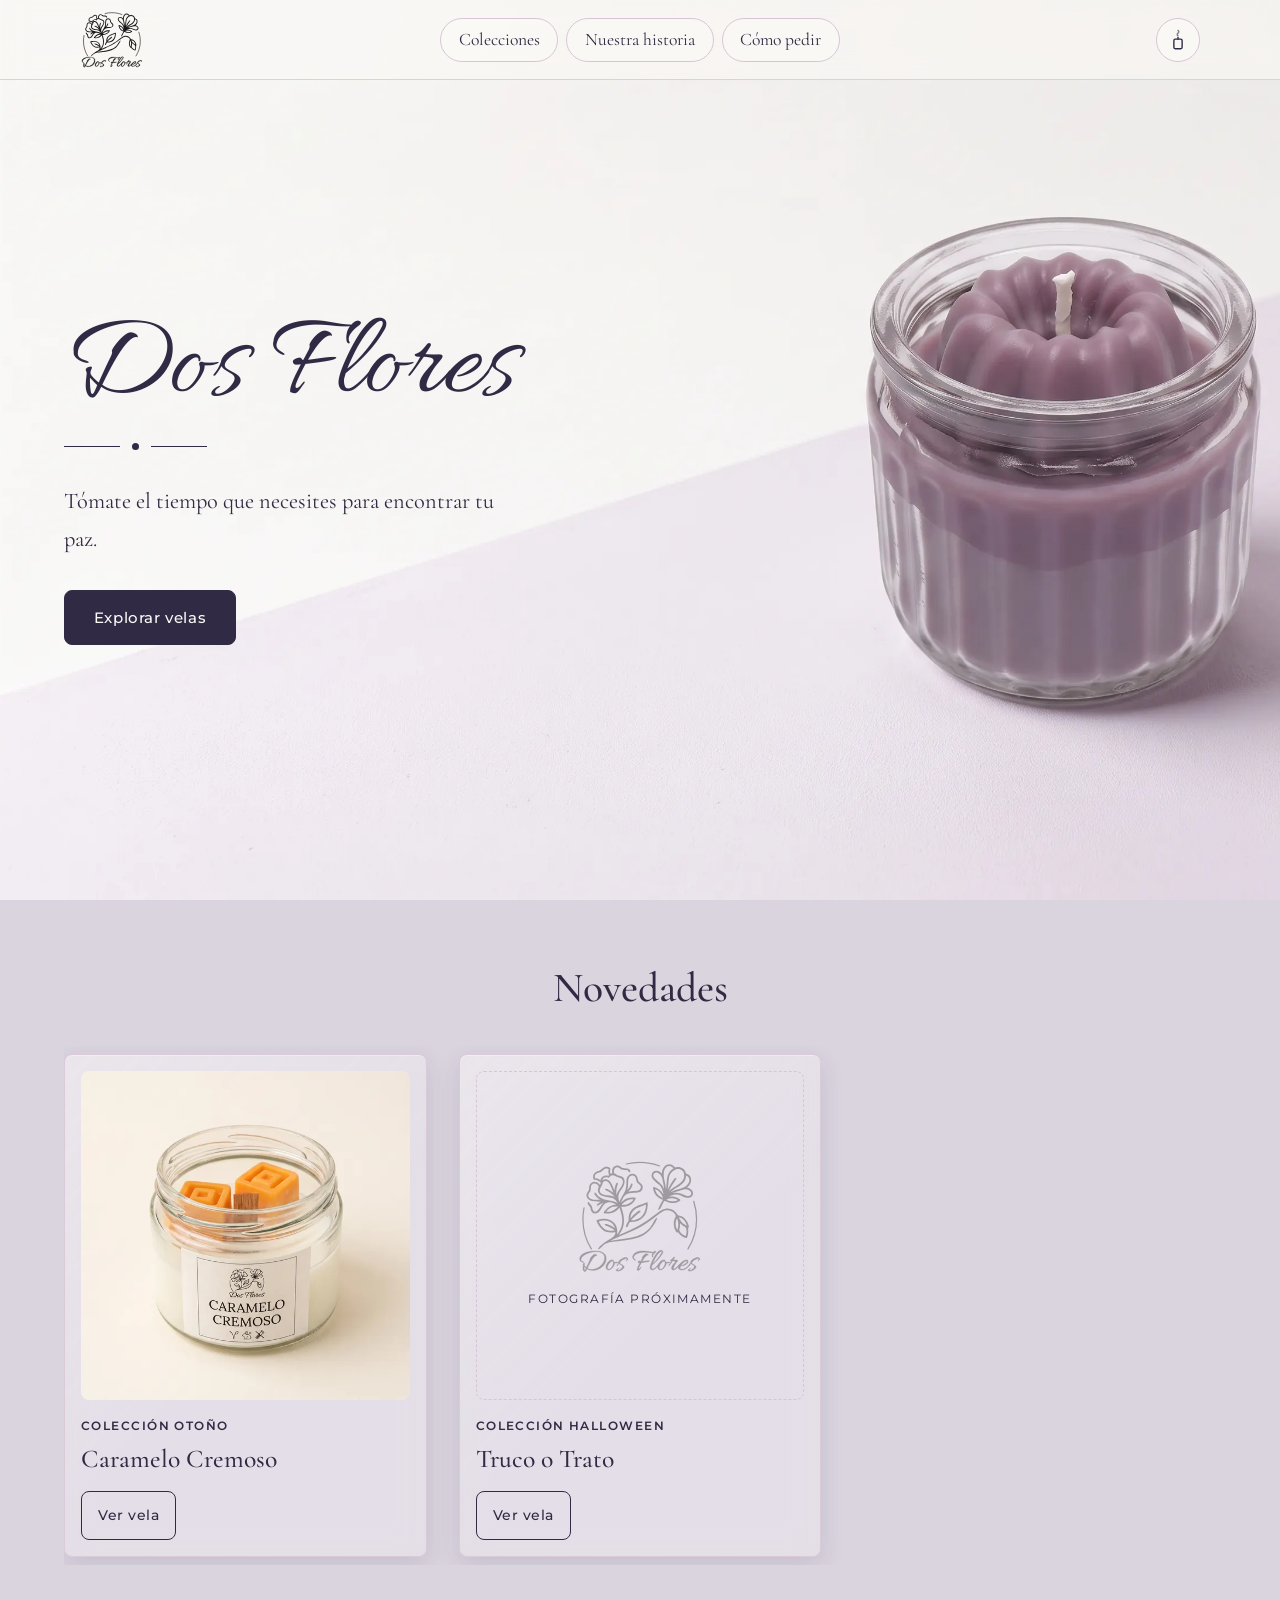
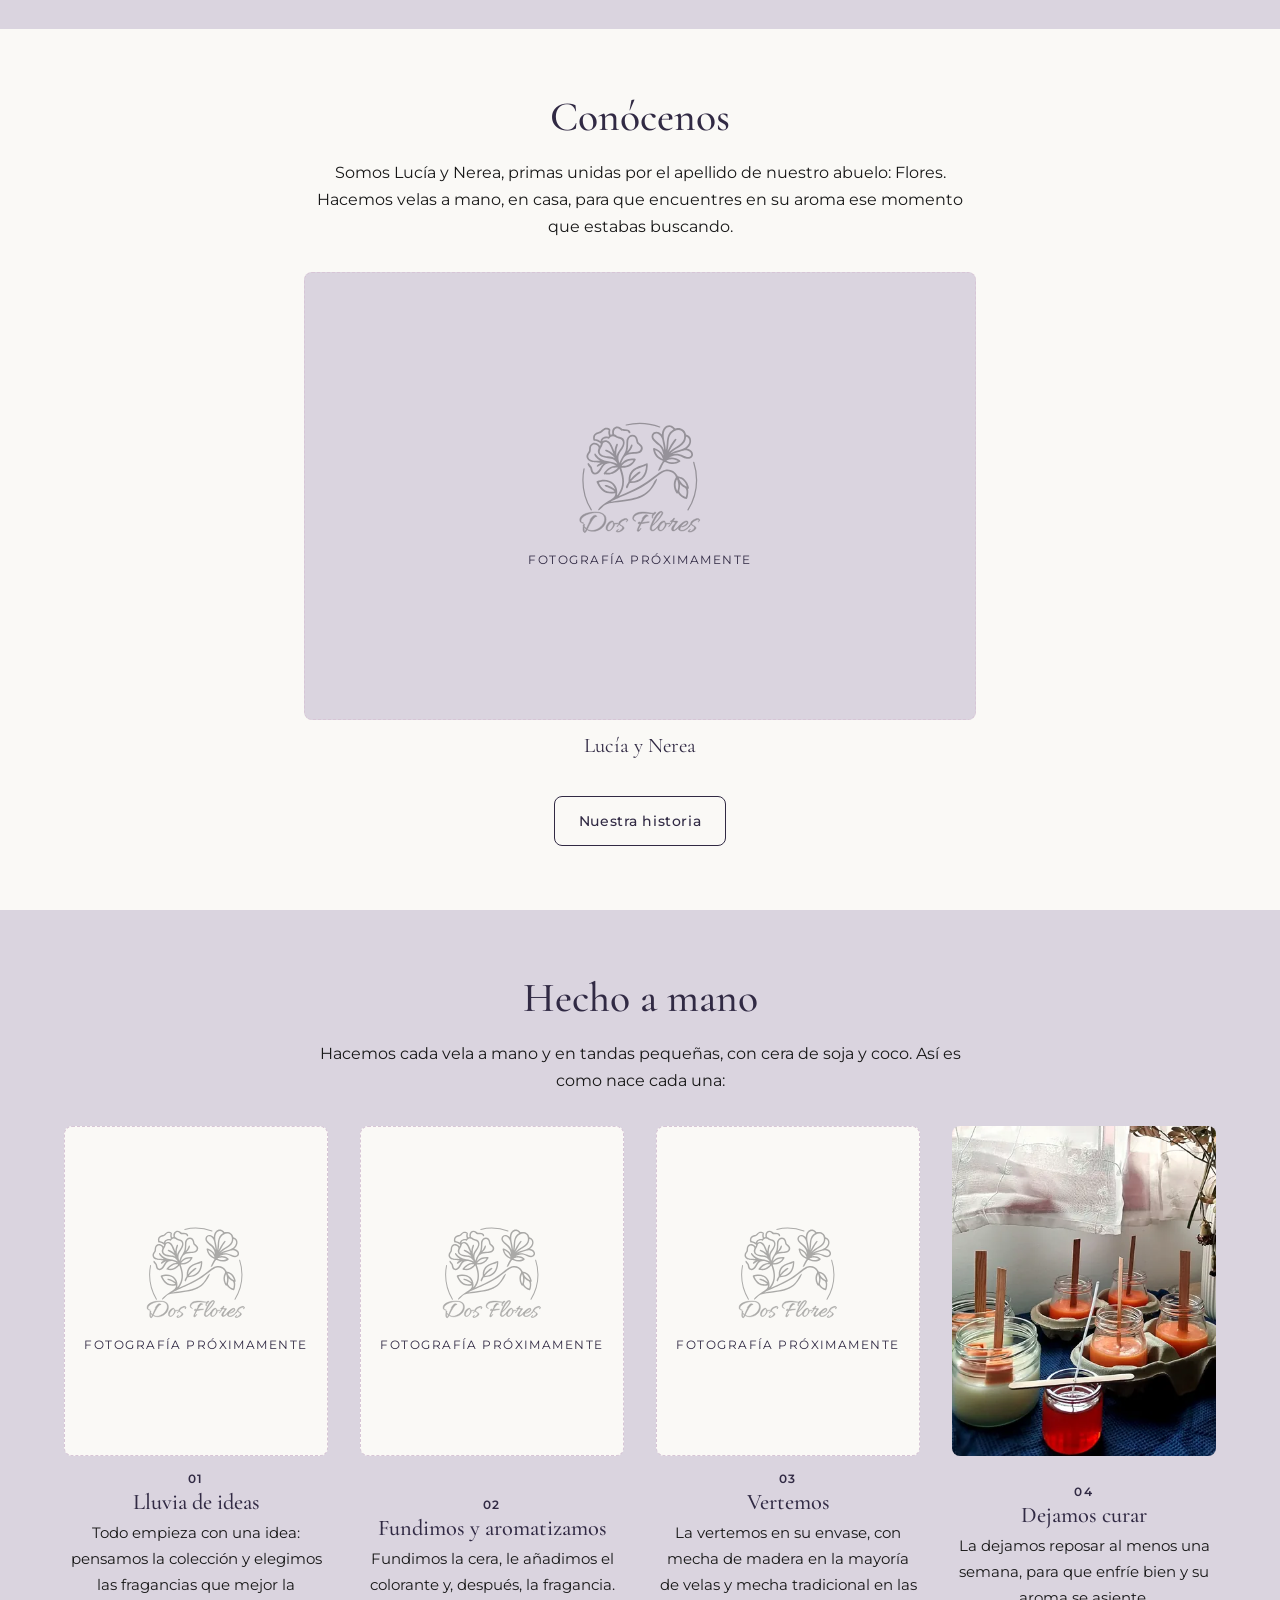
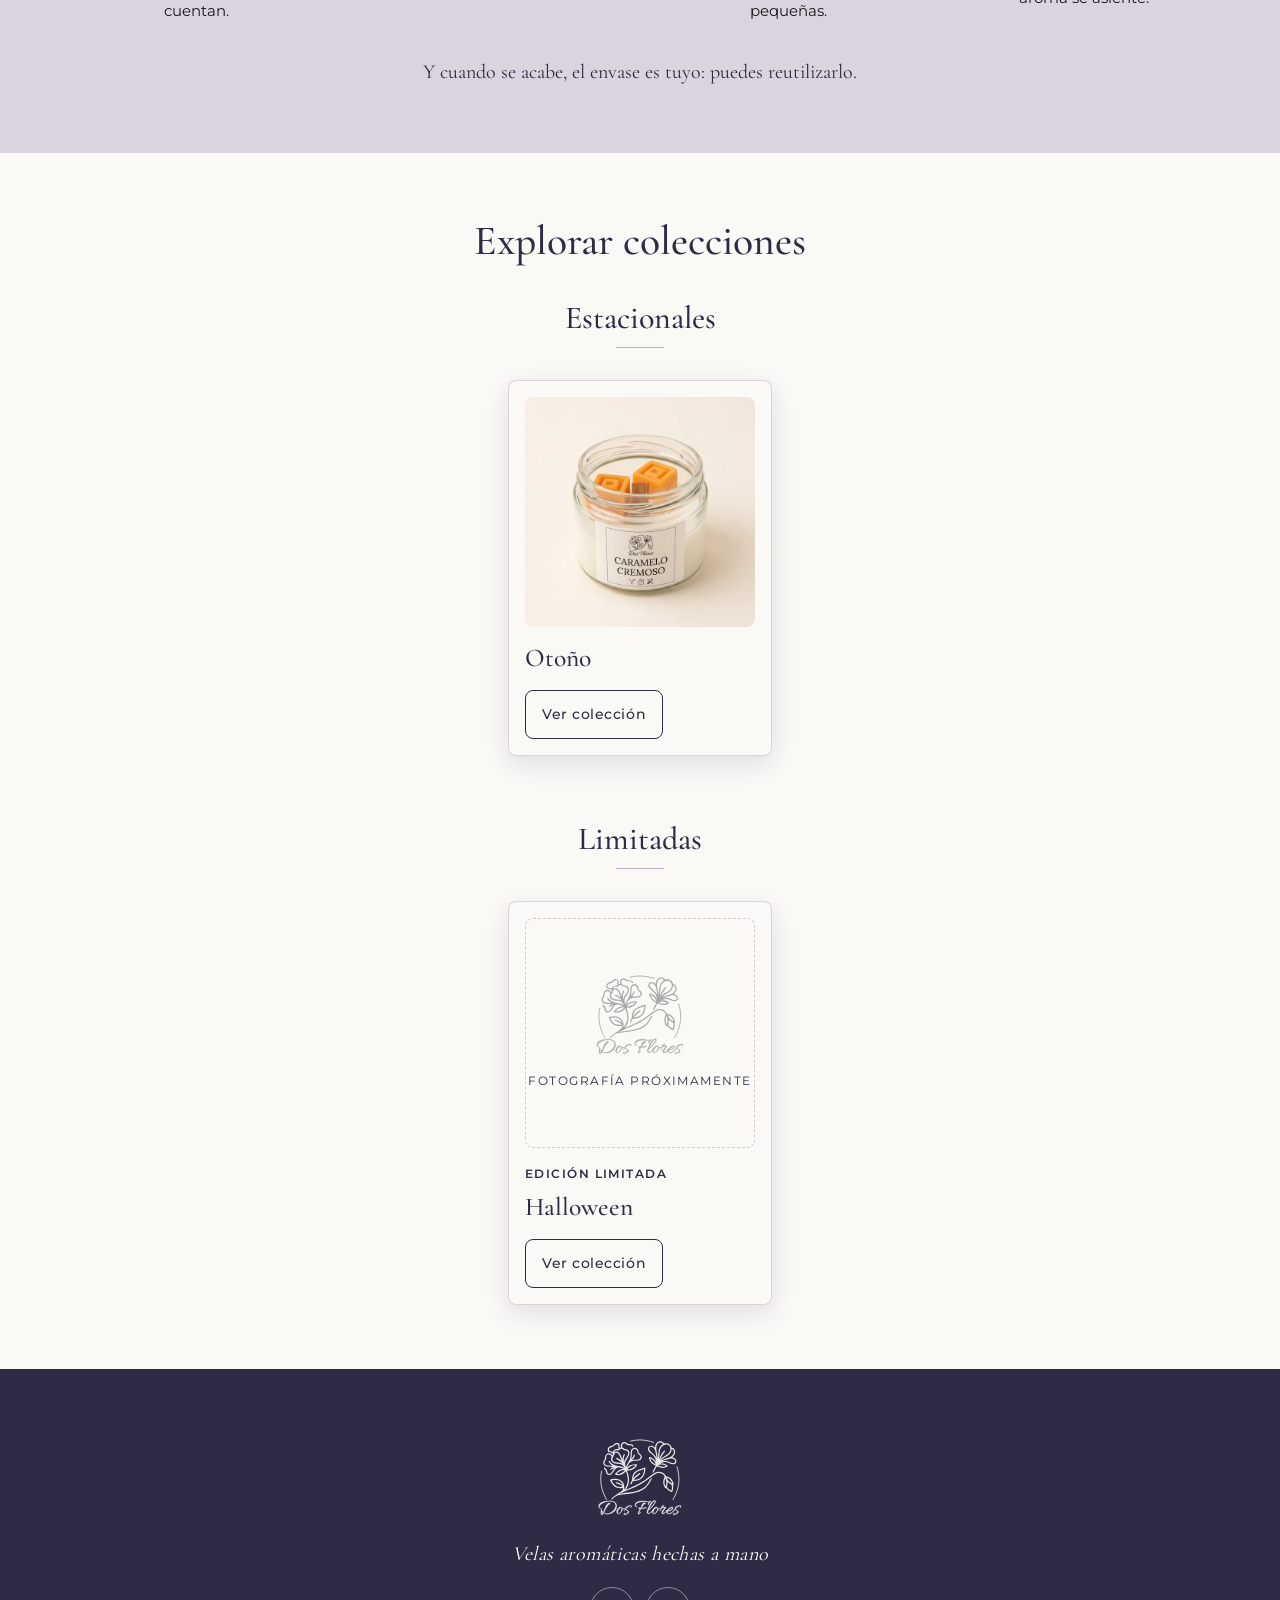
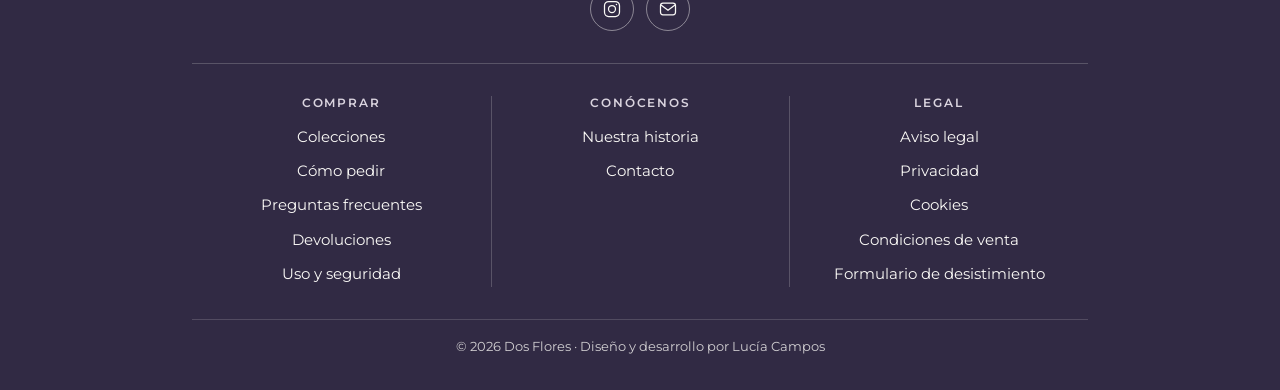
==== commit 29690f99: "cambios de texto" ====
--- a/index.html
+++ b/index.html
@@ -269,7 +269,7 @@
           </div>
           <div class="step__body">
             <h3 class="step__title">Vertemos</h3>
-            <p class="step__text">La vertemos en su vaso de cristal, con mecha de madera en la mayoría de velas y mecha tradicional en las pequeñas.</p>
+            <p class="step__text">La vertemos en su envase, con mecha de madera en la mayoría de velas y mecha tradicional en las pequeñas.</p>
           </div>
         </li>
 
@@ -285,7 +285,7 @@
         </li>
       </ol>
 
-      <p class="process__nota">Y cuando se acabe, el vaso de cristal es tuyo: puedes reutilizarlo.</p>
+      <p class="process__nota">Y cuando se acabe, el envase es tuyo: puedes reutilizarlo.</p>
     </section>
 
     <!-- =====================================================
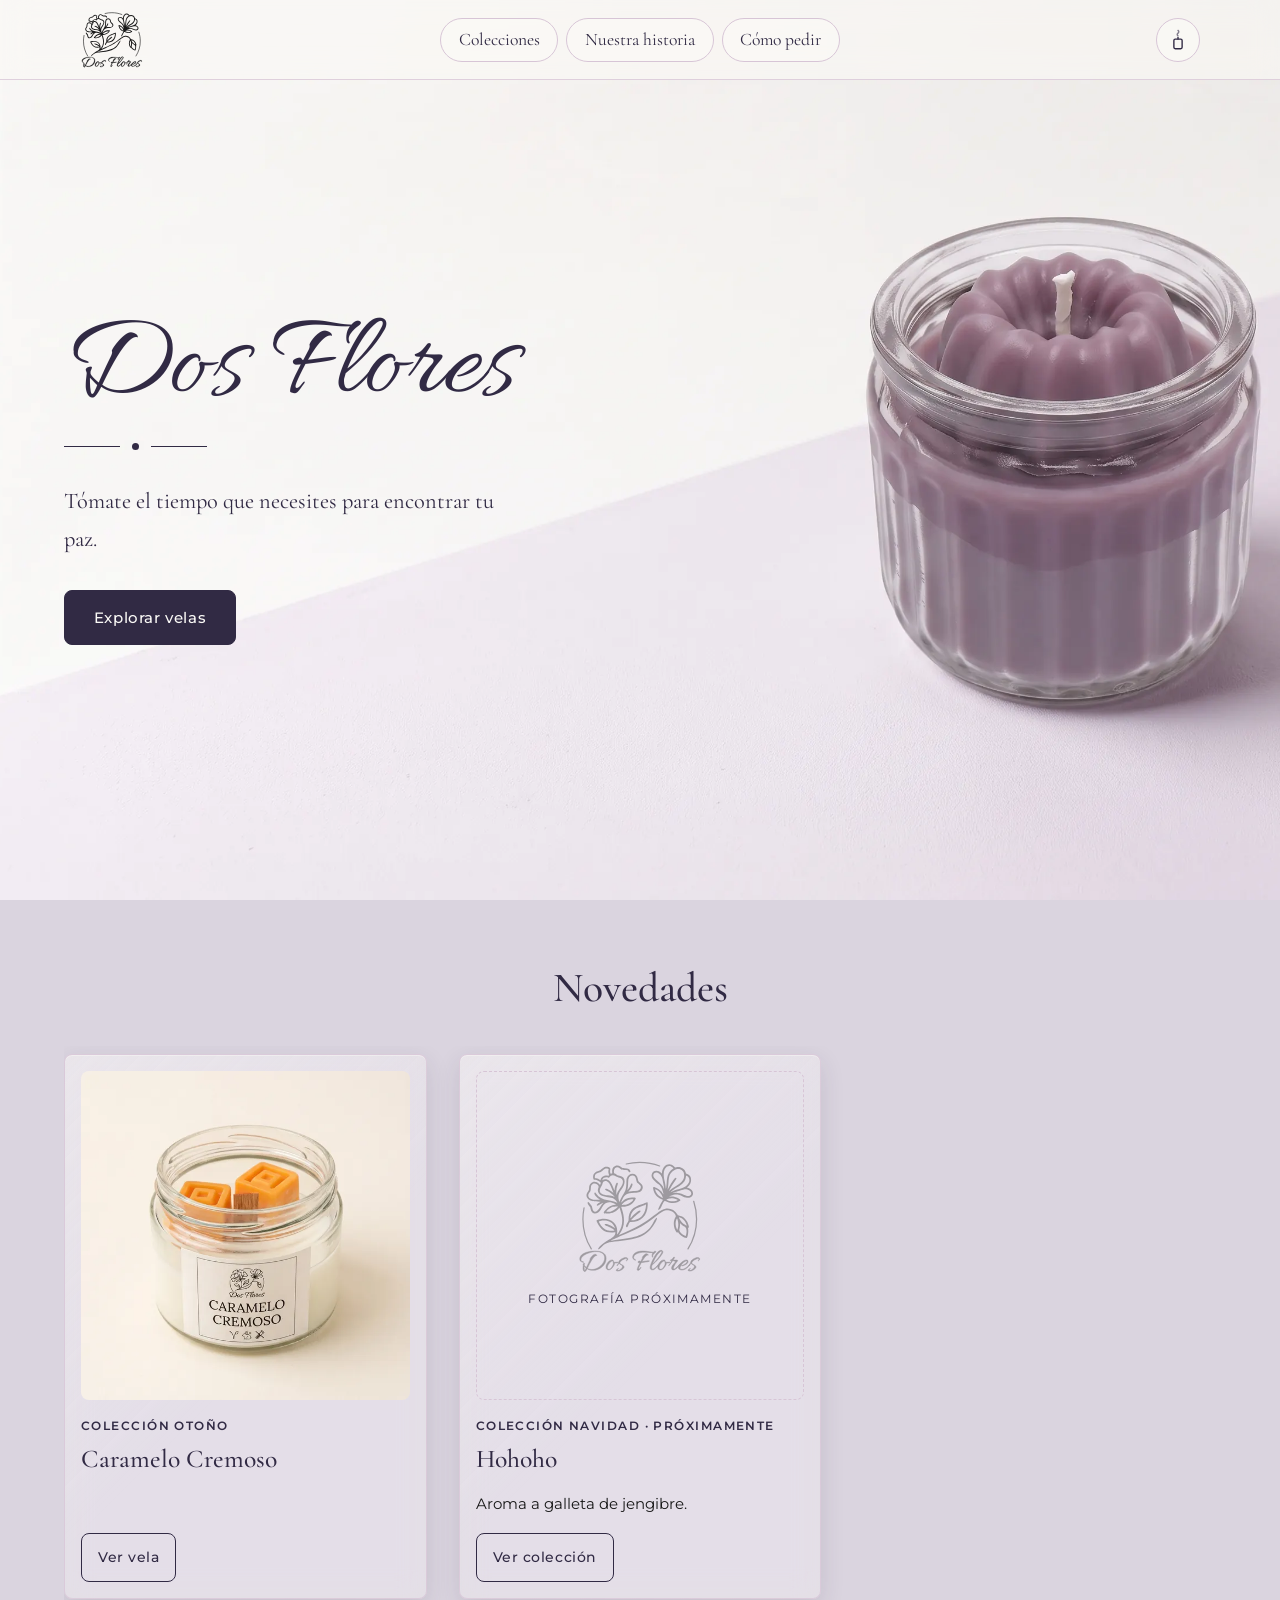
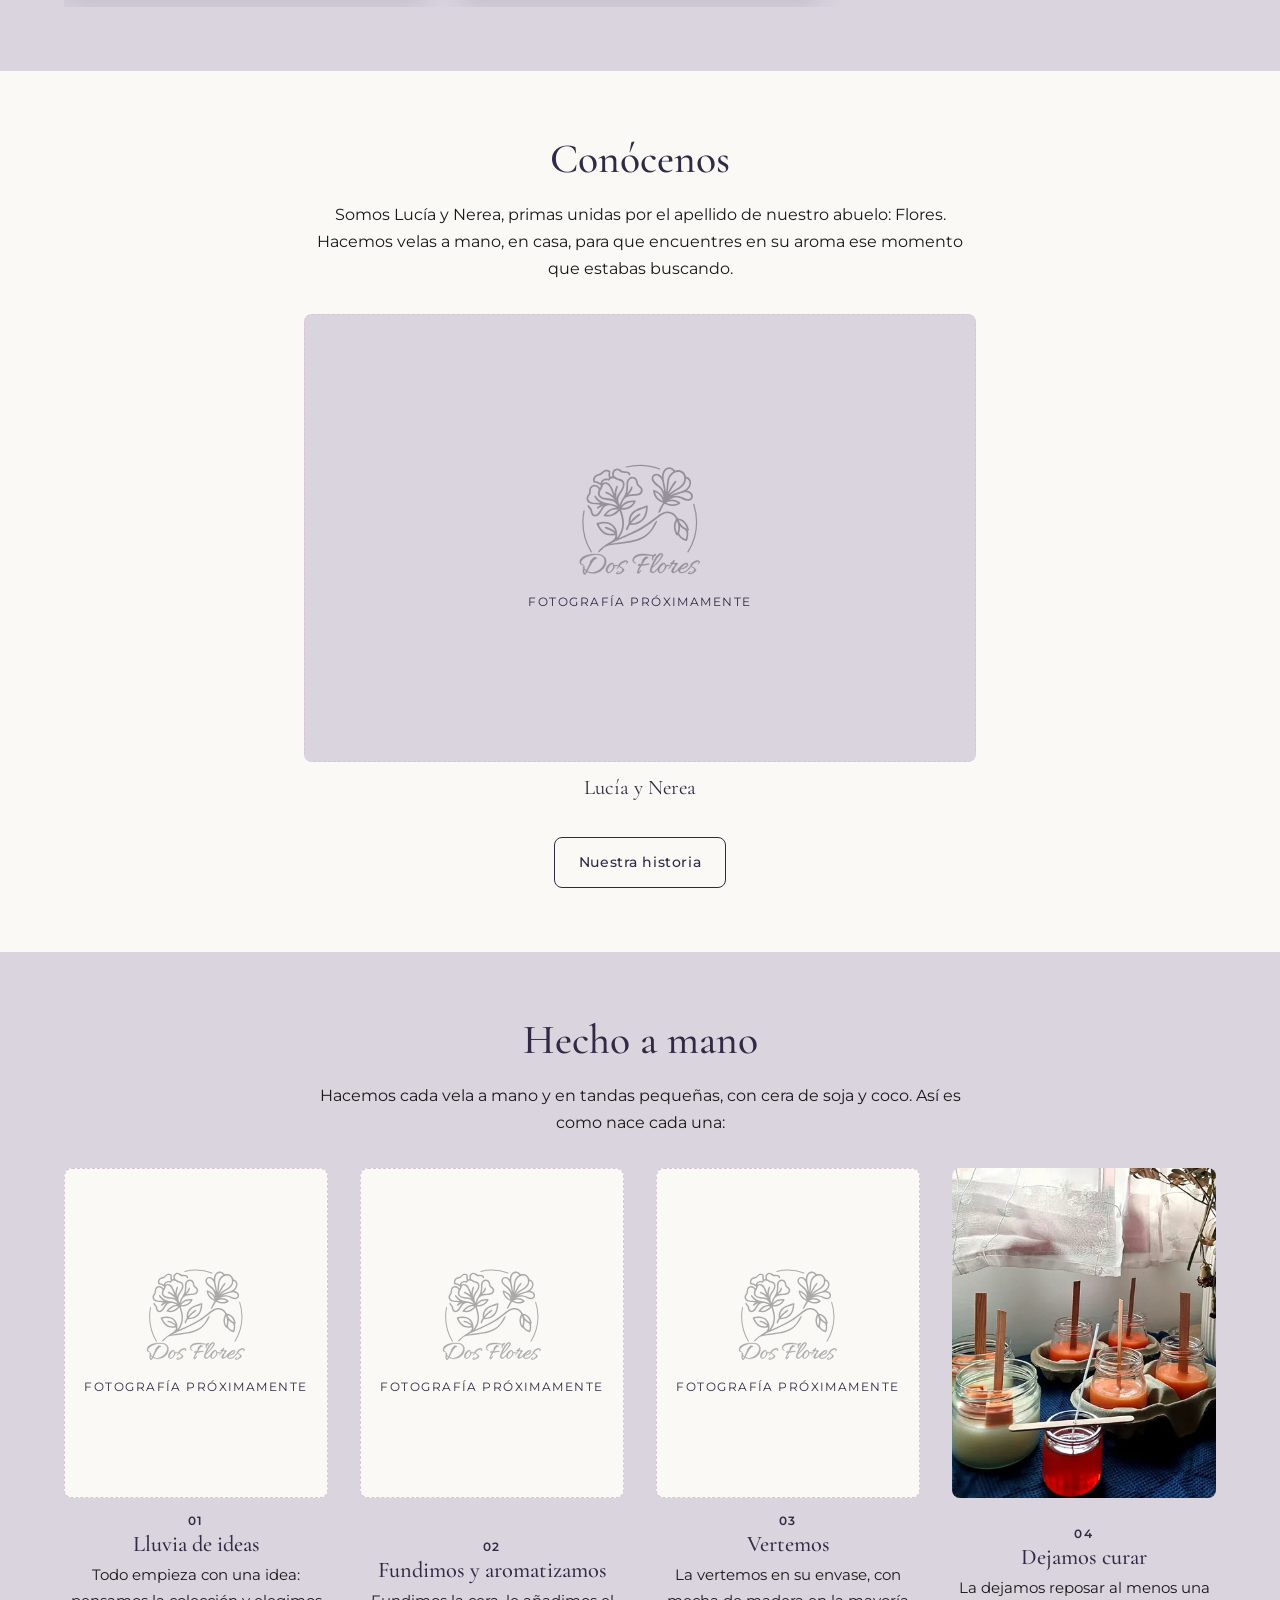
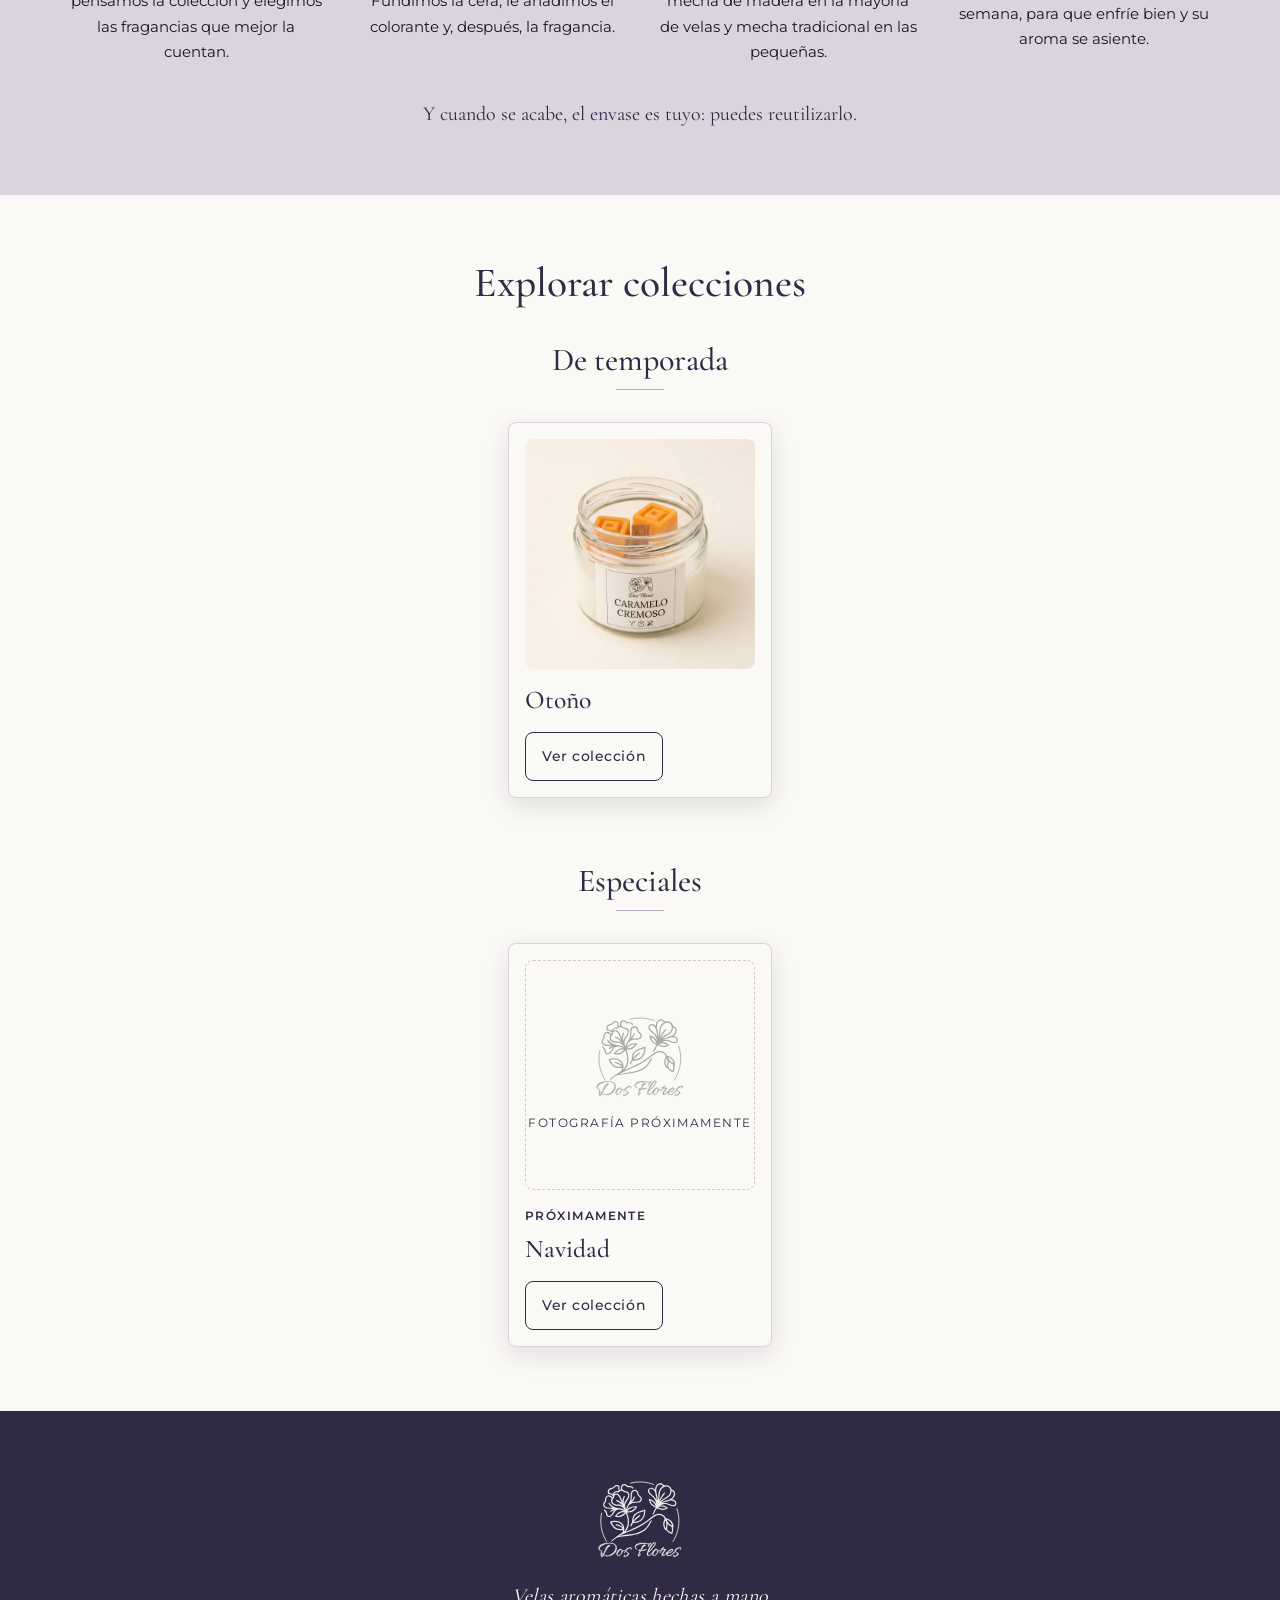
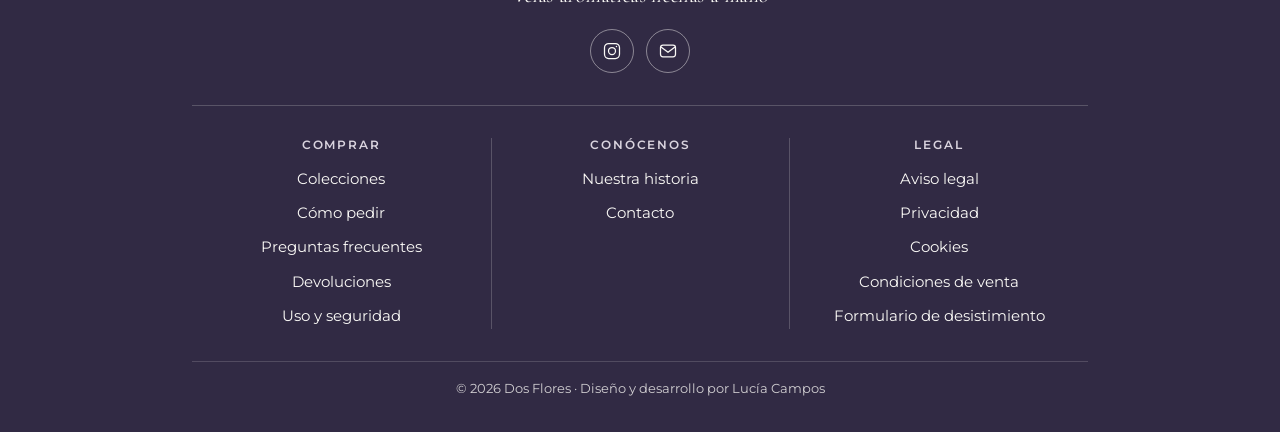
==== commit 868e19e3: "correcion colecciones" ====
--- a/index.html
+++ b/index.html
@@ -170,16 +170,17 @@
           </article>
 
           <article class="slide" role="group" aria-roledescription="diapositiva" aria-label="2 de 2">
-            <!-- PENDIENTE: foto (truco-o-trato-apagada.webp / truco-o-trato-encendida.webp en assets/img/velas/) -->
+            <!-- Vela Hohoho (nombre provisional). PENDIENTE: foto. Cuando tenga ficha propia,
+                 el botón debe ir a su página (como Caramelo Cremoso). -->
             <div class="slide__media candle-photo foto-pendiente">
               <img class="foto-pendiente__marca" src="assets/img/logo.svg" alt="" width="64" height="64">
               <span class="foto-pendiente__aviso">Fotografía próximamente</span>
             </div>
             <div class="slide__body">
-              <p class="slide__tag">Colección Halloween</p>
-              <h3 class="slide__title">Truco o Trato</h3>
-              <!-- PENDIENTE: <p class="slide__text">descripción del aroma</p> -->
-              <a class="btn btn--outline" href="pages/truco-o-trato.html">Ver vela<span class="visually-hidden"> Truco o Trato</span></a>
+              <p class="slide__tag">Colección Navidad · Próximamente</p>
+              <h3 class="slide__title">Hohoho</h3>
+              <p class="slide__text">Aroma a galleta de jengibre.</p>
+              <a class="btn btn--outline" href="pages/coleccion.html#navidad">Ver colección<span class="visually-hidden"> Navidad</span></a>
             </div>
           </article>
 
@@ -290,7 +291,7 @@
 
     <!-- =====================================================
          5. COLECCIONES (Explorar colecciones)
-         Dos grupos: Estacionales y Limitadas. Cada botón "Ver colección" lleva a
+         Dos grupos: De temporada y Especiales (los mismos que en pages/coleccion.html). Cada botón "Ver colección" lleva a
          pages/coleccion.html#id, y ese id debe existir en pages/coleccion.html.
          Para añadir una colección, duplica un bloque <li class="card"> dentro de su grupo.
          Fotos de portada en assets/img/colecciones/ (nombre-apagada.webp y nombre-encendida.webp).
@@ -298,9 +299,9 @@
     <section id="colecciones" class="catalog" aria-labelledby="catalogo-titulo">
       <h2 id="catalogo-titulo" class="section-title">Explorar colecciones</h2>
 
-      <!-- Colecciones estacionales (primavera, verano, otoño, invierno) -->
+      <!-- Colecciones de temporada (primavera, verano, otoño, invierno) -->
       <div id="estacionales" class="catalog__group">
-        <h3 class="catalog__group-title">Estacionales</h3>
+        <h3 class="catalog__group-title">De temporada</h3>
         <ul class="catalog__grid">
 
         <li class="card">
@@ -320,22 +321,22 @@
         </ul>
       </div>
 
-      <!-- Colecciones limitadas (Halloween, Navidad, San Valentín…) -->
+      <!-- Colecciones especiales (Halloween, Navidad, San Valentín, Semana Santa…) -->
       <div id="limitadas" class="catalog__group">
-        <h3 class="catalog__group-title">Limitadas</h3>
+        <h3 class="catalog__group-title">Especiales</h3>
         <ul class="catalog__grid">
 
         <li class="card">
           <article>
-            <!-- PENDIENTE: foto de portada (halloween-apagada.webp / halloween-encendida.webp) -->
+            <!-- PENDIENTE: foto de portada (navidad-apagada.webp / navidad-encendida.webp) -->
             <div class="card__media candle-photo foto-pendiente">
               <img class="foto-pendiente__marca" src="assets/img/logo.svg" alt="" width="64" height="64">
               <span class="foto-pendiente__aviso">Fotografía próximamente</span>
             </div>
-            <p class="card__tag">Edición limitada</p>
-            <h4 class="card__title">Halloween</h4>
+            <p class="card__tag">Próximamente</p>
+            <h4 class="card__title">Navidad</h4>
             <!-- PENDIENTE: <p class="card__text">descripción breve de la colección</p> -->
-            <a class="btn btn--outline" href="pages/coleccion.html#halloween">Ver colección<span class="visually-hidden"> Halloween</span></a>
+            <a class="btn btn--outline" href="pages/coleccion.html#navidad">Ver colección<span class="visually-hidden"> Navidad</span></a>
           </article>
         </li>
 
--- a/assets/css/styles.css
+++ b/assets/css/styles.css
@@ -1063,6 +1063,52 @@
 }
 .collection .catalog__grid { text-align: left; }
 
+/* Grupo de cada colección ("De temporada", "Especial"), encima de su título */
+.collection__grupo {
+  margin: 0 0 0.25rem;
+  font-size: 0.75rem;
+  font-weight: 600;
+  letter-spacing: 0.12em;
+  text-transform: uppercase;
+  color: var(--text-muted, var(--heading));
+}
+/* Títulos de grupo del menú de colecciones. En la barra del móvil van pequeños entre las
+   píldoras ("ESENCIALES  Velas en tarro  Decorativas…"); en escritorio, ver sección 10. */
+.collection-nav__grupo {
+  display: flex;
+  align-items: center;
+  padding-left: 0.4rem;
+  font-size: 0.65rem;
+  font-weight: 600;
+  letter-spacing: 0.12em;
+  text-transform: uppercase;
+  color: var(--heading);
+  white-space: nowrap;
+}
+.collection-nav__grupo:first-child { padding-left: 0; }
+/* Aviso final "Próximamente" (tipos de producto que aún no están a la venta) */
+.collection--proximamente { padding-block: var(--espacio-m); }
+
+/* Filtro por tipo de producto (lo crea main.js solo si hay 2 tipos o más) */
+.tipo-filtro {
+  display: flex;
+  flex-wrap: wrap;
+  align-items: center;
+  justify-content: center;
+  gap: 0.5rem;
+  margin-top: var(--espacio-s);
+}
+.tipo-filtro__label { font-size: 0.85rem; }
+.tipo-filtro .chip-link {
+  background: none;
+  font-family: inherit;
+  cursor: pointer;
+}
+.tipo-filtro .chip-link[aria-pressed="true"] {
+  background: var(--btn-bg);
+  color: var(--btn-text);
+}
+
 /* Ficha de producto (pages/caramelo-cremoso.html y las que se copien de ella)
    Móvil: galería arriba y datos debajo · Escritorio: dos columnas (ver sección 10). */
 .producto {
@@ -1585,6 +1631,18 @@
     font-weight: 600;
     border-left-color: var(--heading);
   }
+  /* Títulos de grupo del índice ("De temporada", "Especiales") */
+  .collection-nav__grupo {
+    display: block;
+    padding: 0.9rem 0 0.2rem 1rem;
+    font-size: 0.7rem;
+    font-weight: 600;
+    letter-spacing: 0.12em;
+    text-transform: uppercase;
+    color: var(--heading);
+  }
+  .collection-nav__grupo:first-child { padding-top: 0; padding-left: 1rem; }
+  .tipo-filtro { justify-content: flex-start; max-width: calc(var(--ancho-max) - 2 * var(--espacio-s)); margin-inline: auto; }
 
   /* Contenido de cada colección: a la derecha del índice y alineado a la izquierda */
   .collections-list .collection__inner {
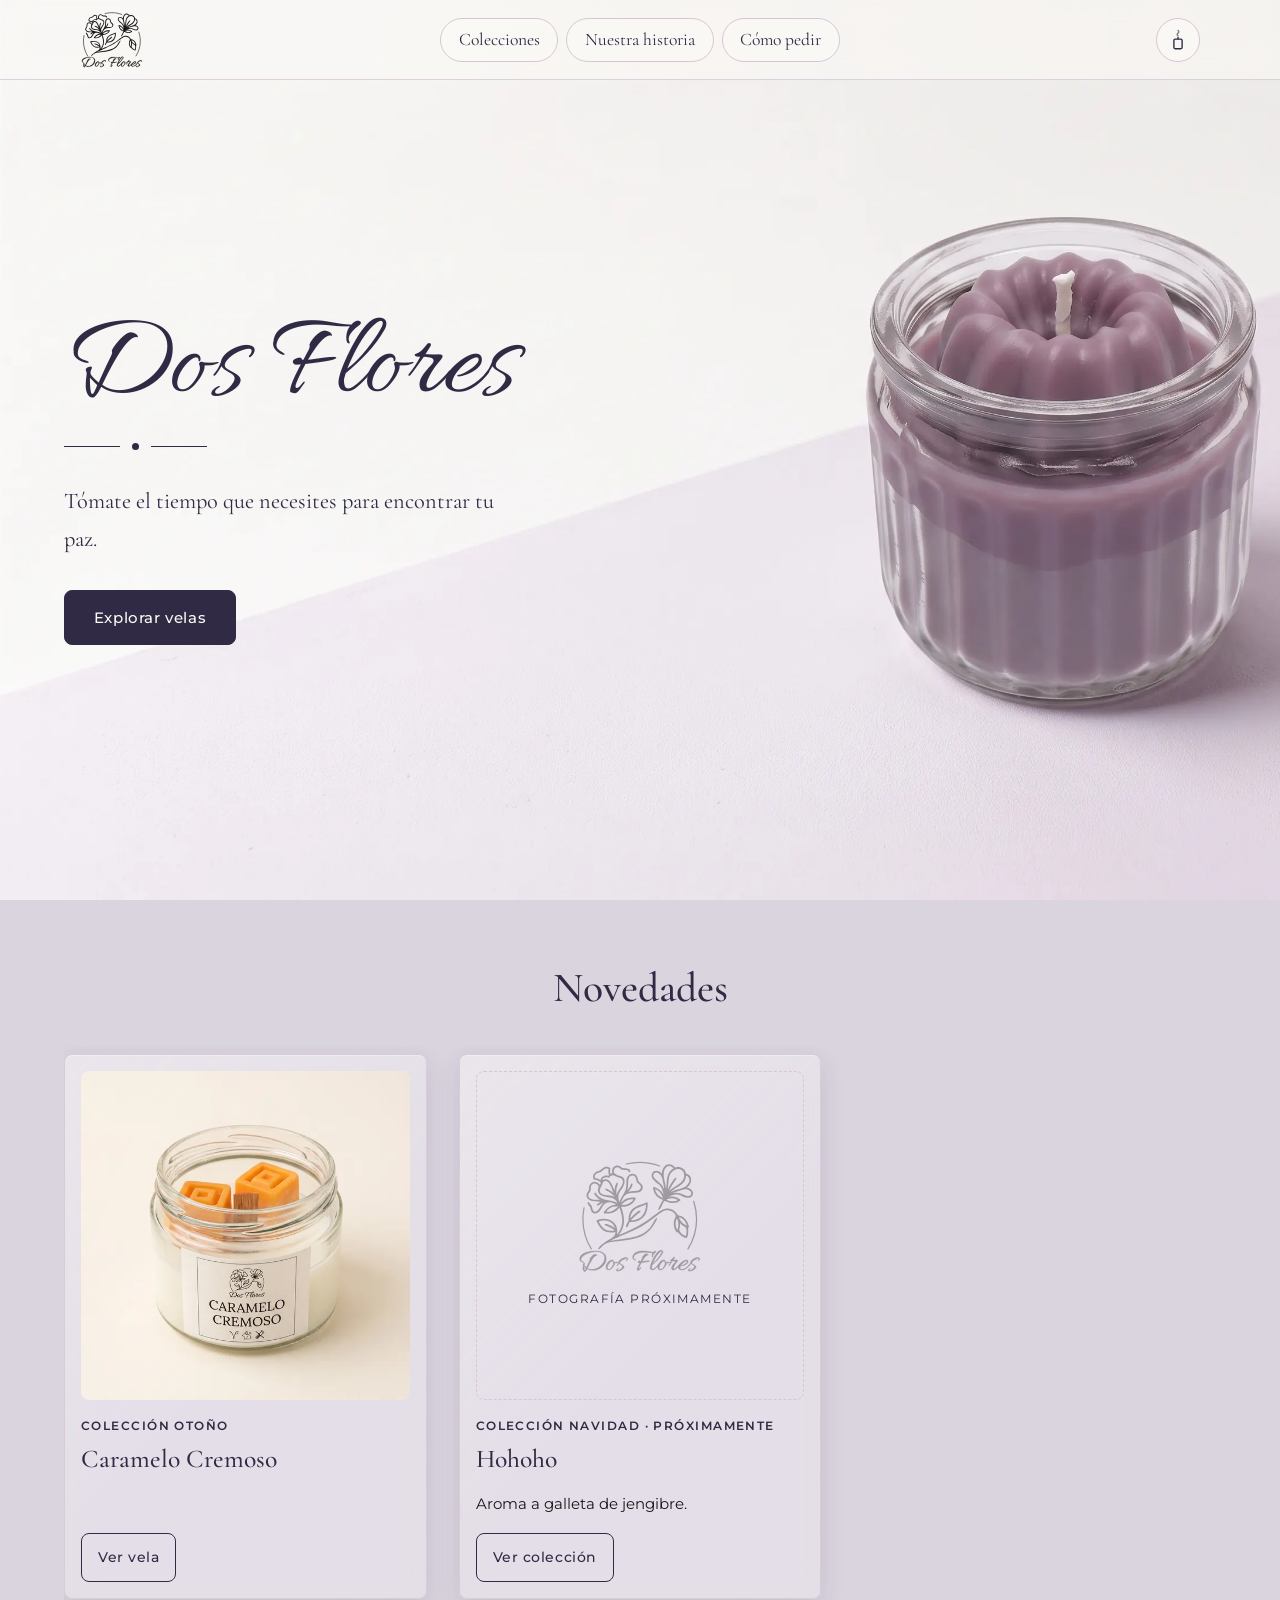
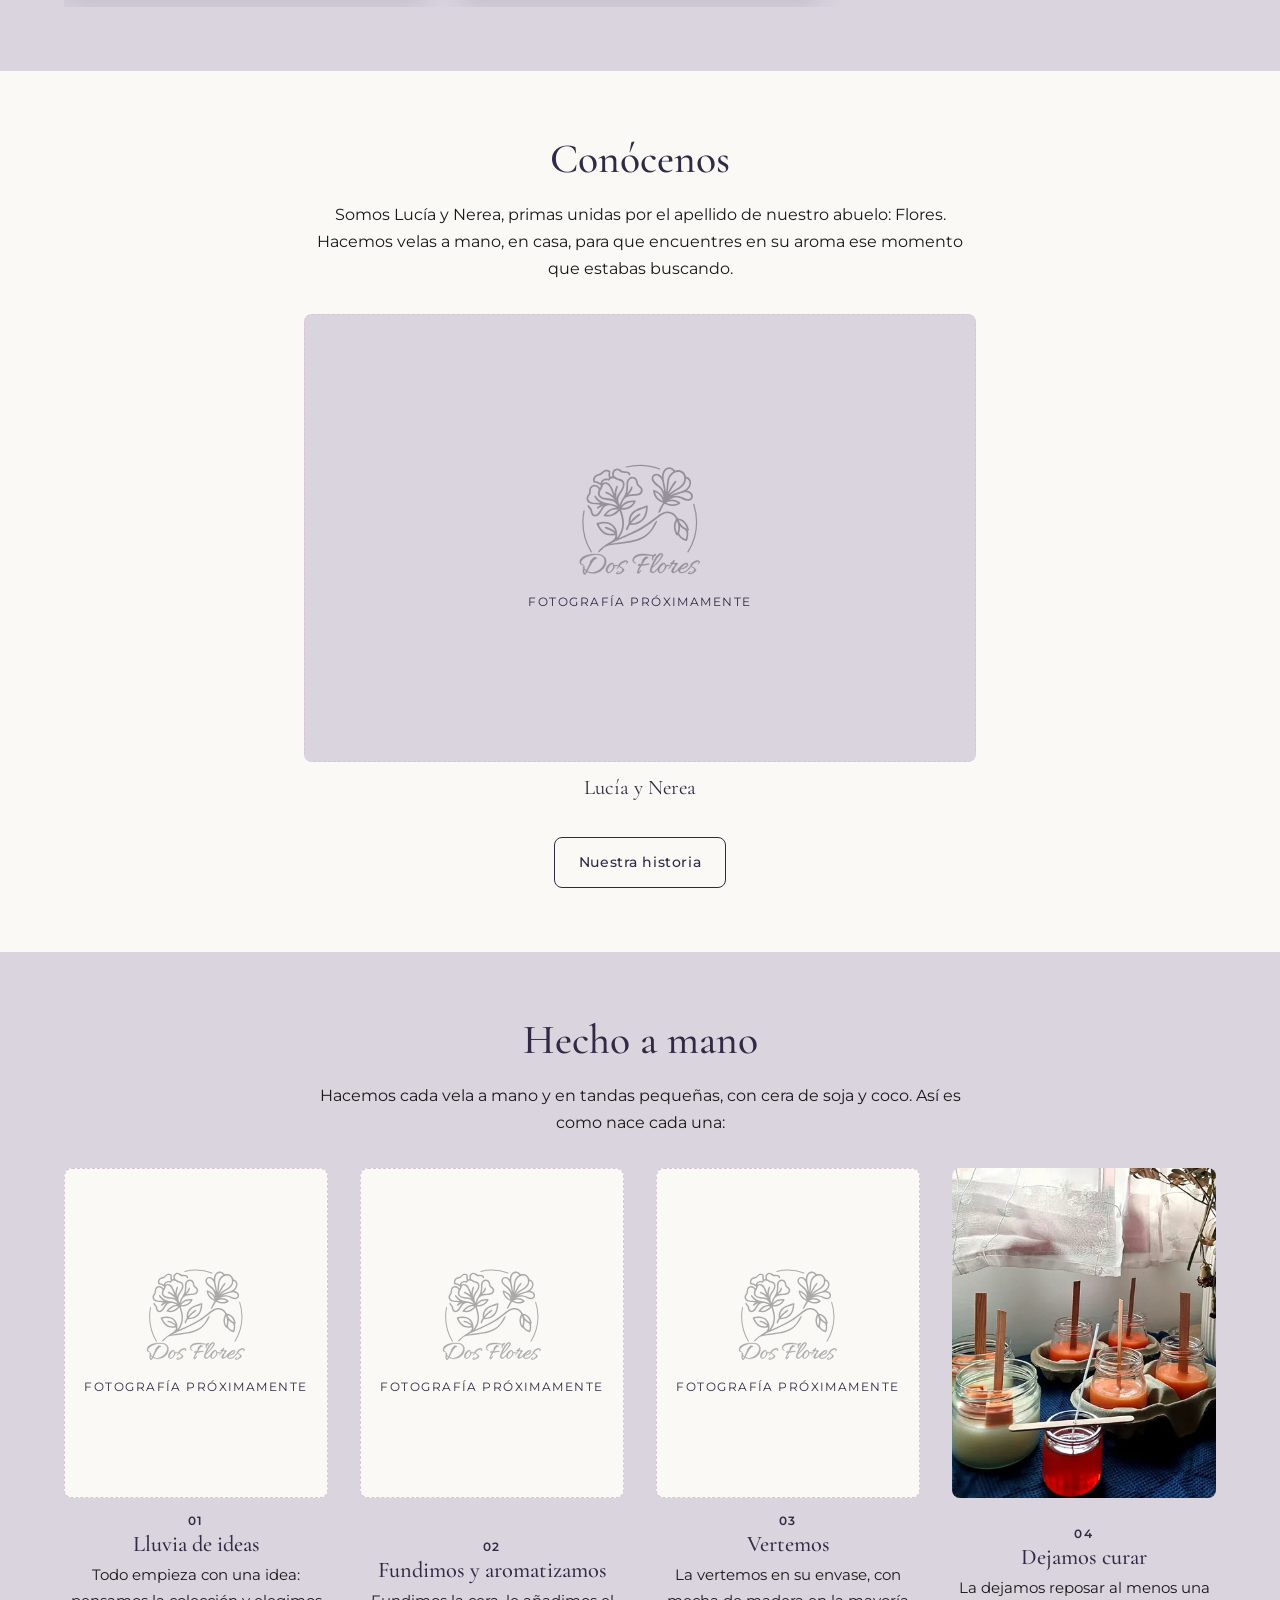
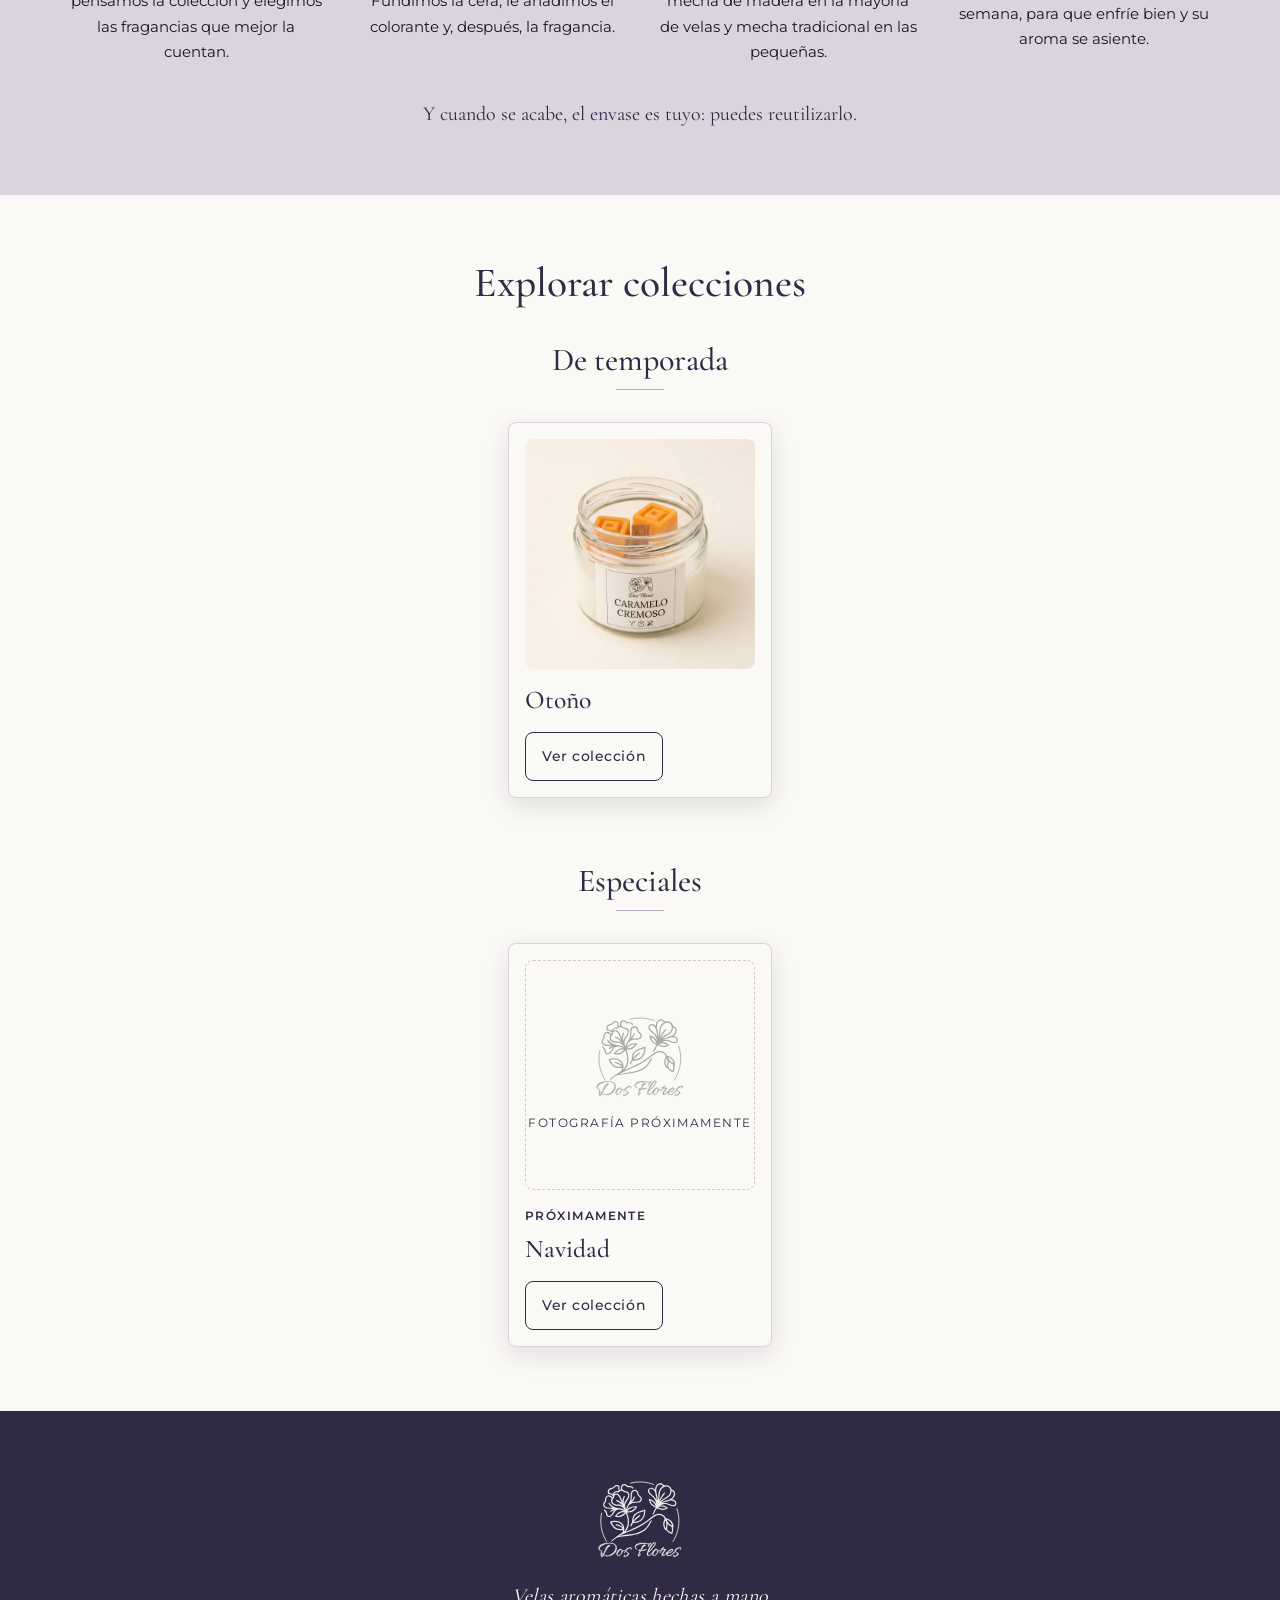
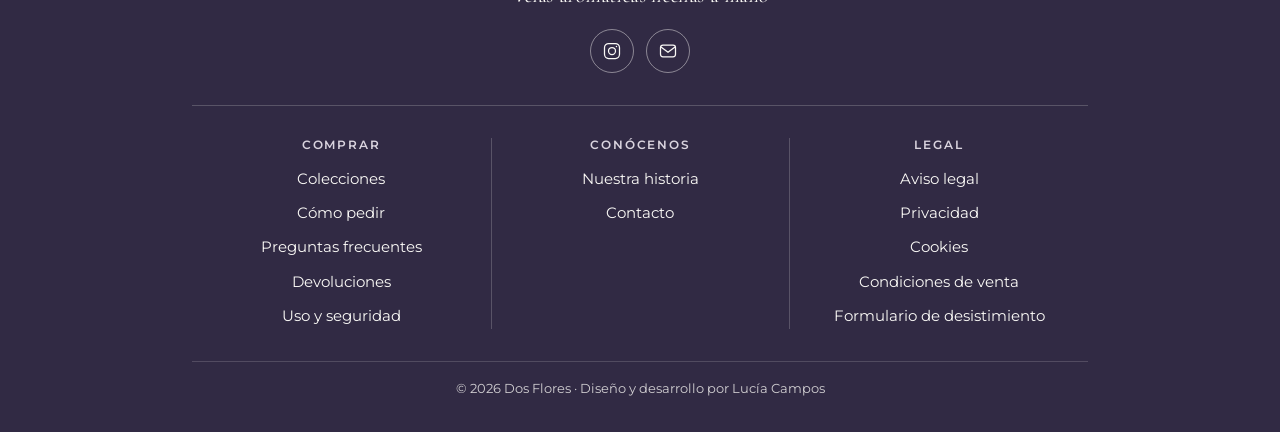
==== commit 9b145d8a: "correccion de dominio" ====
--- a/index.html
+++ b/index.html
@@ -6,17 +6,17 @@
   <title>Dos Flores · Velas aromáticas artesanales hechas a mano</title>
   <meta name="description" content="Velas aromáticas hechas a mano por dos primas, en tandas pequeñas y con cera de soja y coco. Descubre nuestras colecciones de temporada.">
   <!-- Dirección "oficial" de esta página para Google (cambiadla si pasáis a dominio propio) -->
-  <link rel="canonical" href="https://i2byluciia.github.io/dosFlores/">
+  <link rel="canonical" href="https://dosfloresaromas.es/">
   <!-- Vista previa al compartir el enlace (WhatsApp, Instagram, Facebook…): protocolo Open Graph.
        Las direcciones deben ser completas (https://…). Si cambiáis a un dominio propio, cambiad
-       "https://i2byluciia.github.io/dosFlores" por el dominio nuevo en og:url y og:image de cada página. -->
+       "https://dosfloresaromas.es" por el dominio nuevo en og:url y og:image de cada página. -->
   <meta property="og:type" content="website">
   <meta property="og:site_name" content="Dos Flores">
   <meta property="og:locale" content="es_ES">
   <meta property="og:title" content="Dos Flores · Velas aromáticas artesanales hechas a mano">
   <meta property="og:description" content="Velas aromáticas hechas a mano por dos primas, en tandas pequeñas y con cera de soja y coco. Descubre nuestras colecciones de temporada.">
-  <meta property="og:url" content="https://i2byluciia.github.io/dosFlores/">
-  <meta property="og:image" content="https://i2byluciia.github.io/dosFlores/assets/img/og-image.jpg">
+  <meta property="og:url" content="https://dosfloresaromas.es/">
+  <meta property="og:image" content="https://dosfloresaromas.es/assets/img/og-image.jpg">
   <meta property="og:image:width" content="1200">
   <meta property="og:image:height" content="630">
   <meta property="og:image:alt" content="Dos Flores, velas aromáticas hechas a mano: vela encendida en un vaso de cristal">
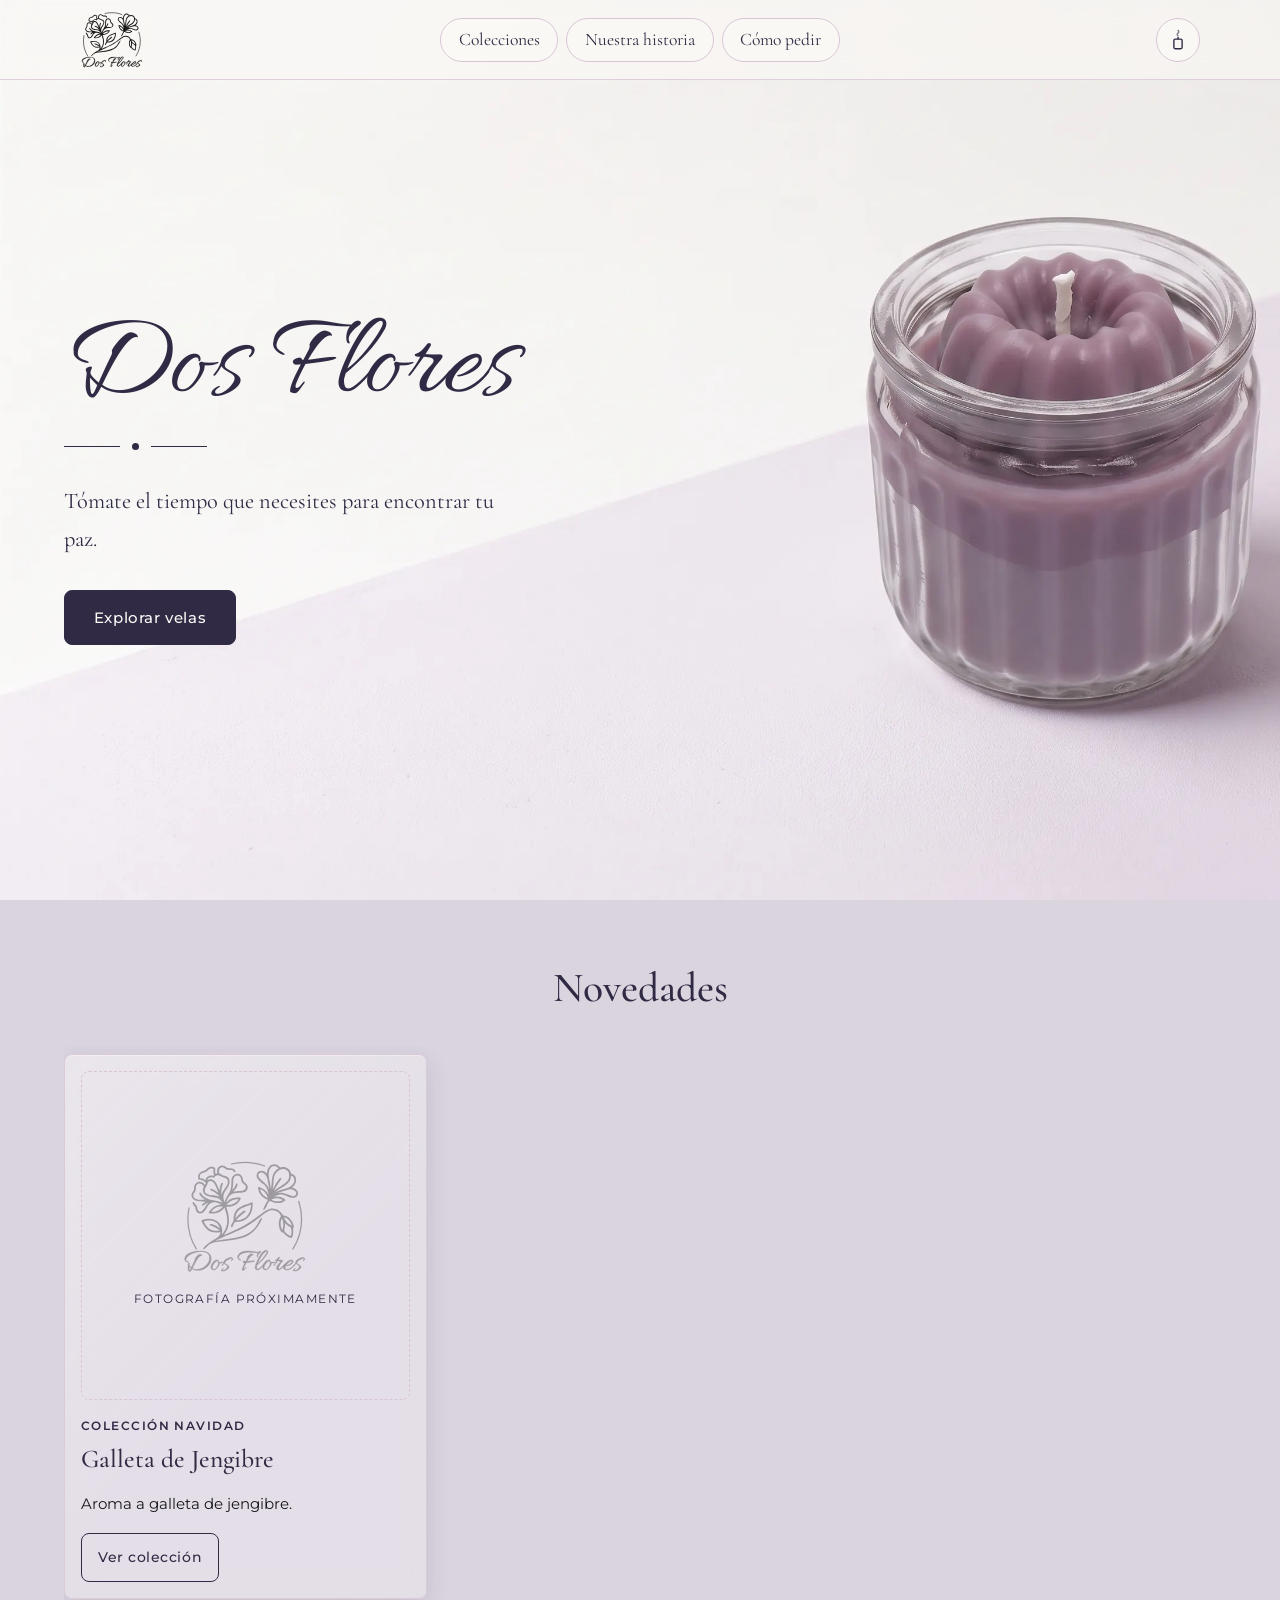
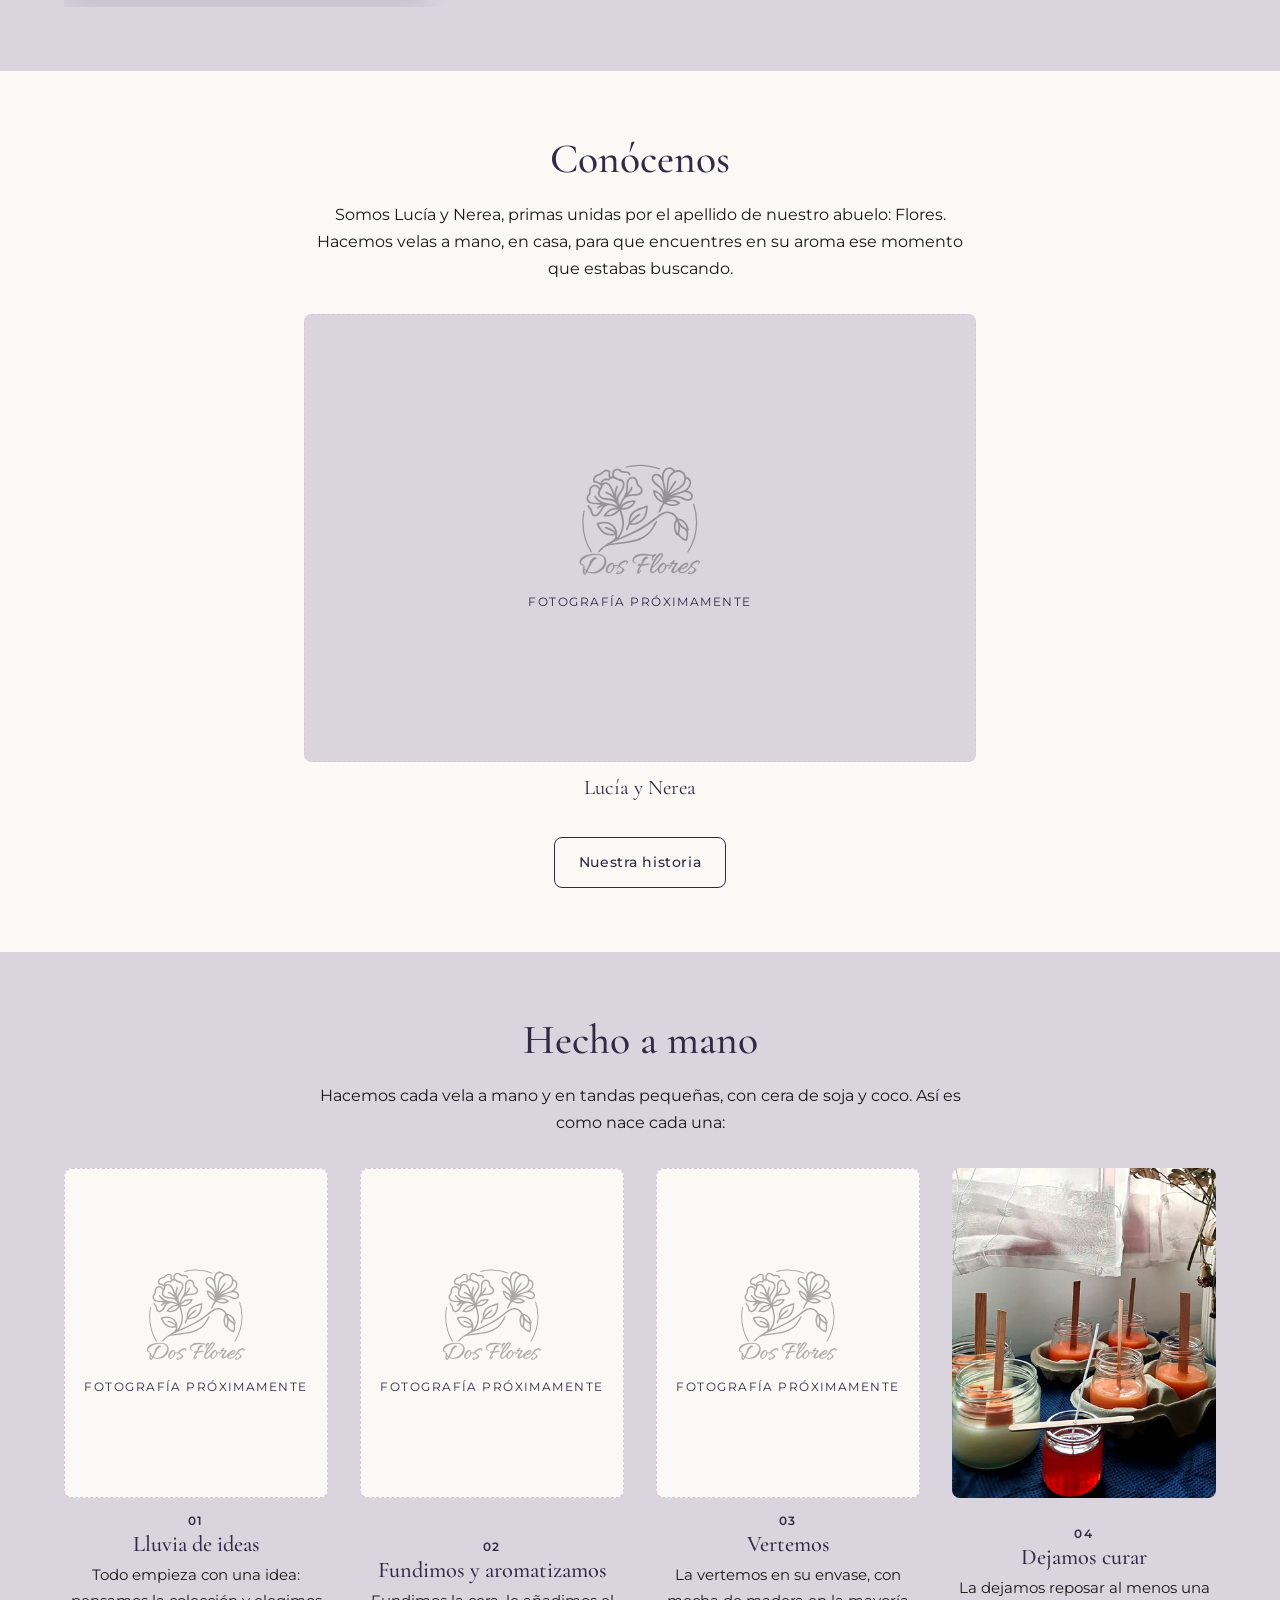
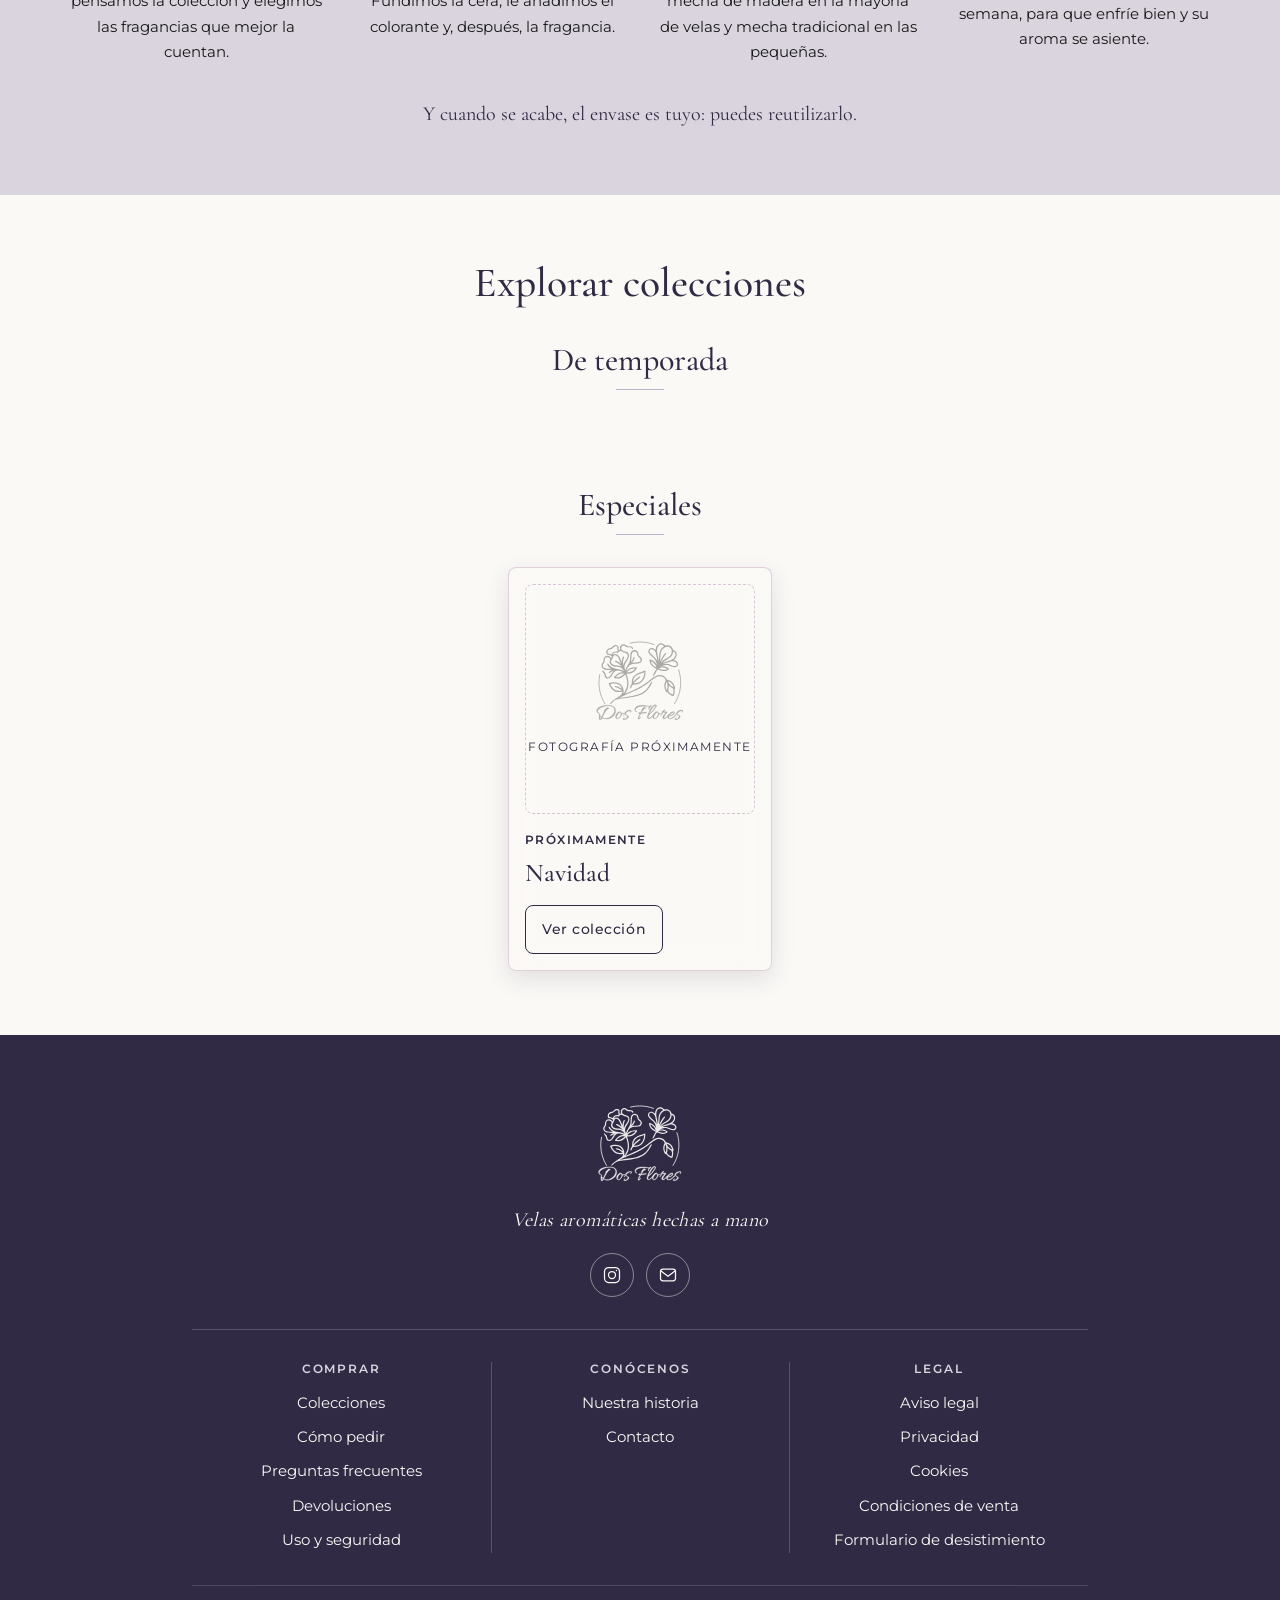
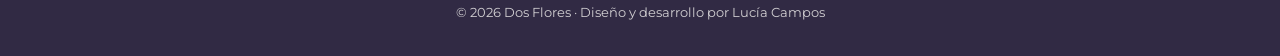
==== commit 31f4af3c: "cambio de coleccion" ====
--- a/index.html
+++ b/index.html
@@ -154,21 +154,6 @@
         <div class="carousel__viewport" tabindex="0">
           <div class="carousel__track">
 
-          <article class="slide" role="group" aria-roledescription="diapositiva" aria-label="1 de 2">
-            <!-- Foto de Caramelo Cremoso: apagada en modo claro y encendida en modo oscuro (las cambia el CSS).
-                 Originales en flores/Fotos_originales/velas/. Generadas a partir de una foto real de la vela. -->
-            <div class="slide__media candle-photo">
-              <img class="vela--apagada" src="assets/img/velas/caramelo-cremoso-600.webp" srcset="assets/img/velas/caramelo-cremoso-600.webp 600w, assets/img/velas/caramelo-cremoso-1200.webp 1200w" sizes="(min-width: 64rem) 22rem, (min-width: 48rem) 45vw, 90vw" alt="Vela Caramelo Cremoso de Dos Flores: vaso de cristal con dos caramelos de cera naranja y mecha de madera" width="600" height="600" loading="lazy">
-              <img class="vela--encendida" src="assets/img/velas/caramelo-cremoso-encendida-600.webp" srcset="assets/img/velas/caramelo-cremoso-encendida-600.webp 600w, assets/img/velas/caramelo-cremoso-encendida-1200.webp 1200w" sizes="(min-width: 64rem) 22rem, (min-width: 48rem) 45vw, 90vw" alt="" width="600" height="600" loading="lazy">
-            </div>
-            <div class="slide__body">
-              <p class="slide__tag">Colección Otoño</p>
-              <h3 class="slide__title">Caramelo Cremoso</h3>
-              <!-- PENDIENTE: <p class="slide__text">descripción del aroma</p> -->
-              <a class="btn btn--outline" href="pages/caramelo-cremoso.html">Ver vela<span class="visually-hidden"> Caramelo Cremoso</span></a>
-            </div>
-          </article>
-
           <article class="slide" role="group" aria-roledescription="diapositiva" aria-label="2 de 2">
             <!-- Vela Hohoho (nombre provisional). PENDIENTE: foto. Cuando tenga ficha propia,
                  el botón debe ir a su página (como Caramelo Cremoso). -->
@@ -177,8 +162,8 @@
               <span class="foto-pendiente__aviso">Fotografía próximamente</span>
             </div>
             <div class="slide__body">
-              <p class="slide__tag">Colección Navidad · Próximamente</p>
-              <h3 class="slide__title">Hohoho</h3>
+              <p class="slide__tag">Colección Navidad</p>
+              <h3 class="slide__title">Galleta de Jengibre</h3>
               <p class="slide__text">Aroma a galleta de jengibre.</p>
               <a class="btn btn--outline" href="pages/coleccion.html#navidad">Ver colección<span class="visually-hidden"> Navidad</span></a>
             </div>
@@ -304,19 +289,16 @@
         <h3 class="catalog__group-title">De temporada</h3>
         <ul class="catalog__grid">
 
-        <li class="card">
+        <!--<li class="card">
           <article>
-            <!-- Foto de Caramelo Cremoso: apagada en modo claro y encendida en modo oscuro (las cambia el CSS).
-                 Originales en flores/Fotos_originales/velas/. Generadas a partir de una foto real de la vela. -->
             <div class="card__media candle-photo">
               <img class="vela--apagada" src="assets/img/velas/caramelo-cremoso-600.webp" srcset="assets/img/velas/caramelo-cremoso-600.webp 600w, assets/img/velas/caramelo-cremoso-1200.webp 1200w" sizes="(min-width: 64rem) 22rem, (min-width: 48rem) 45vw, 90vw" alt="Vela Caramelo Cremoso de Dos Flores: vaso de cristal con dos caramelos de cera naranja y mecha de madera" width="600" height="600" loading="lazy">
               <img class="vela--encendida" src="assets/img/velas/caramelo-cremoso-encendida-600.webp" srcset="assets/img/velas/caramelo-cremoso-encendida-600.webp 600w, assets/img/velas/caramelo-cremoso-encendida-1200.webp 1200w" sizes="(min-width: 64rem) 22rem, (min-width: 48rem) 45vw, 90vw" alt="" width="600" height="600" loading="lazy">
             </div>
             <h4 class="card__title">Otoño</h4>
-            <!-- PENDIENTE: <p class="card__text">descripción breve de la colección</p> -->
             <a class="btn btn--outline" href="pages/coleccion.html#otono">Ver colección<span class="visually-hidden"> Otoño</span></a>
           </article>
-        </li>
+        </li> -->
 
         </ul>
       </div>
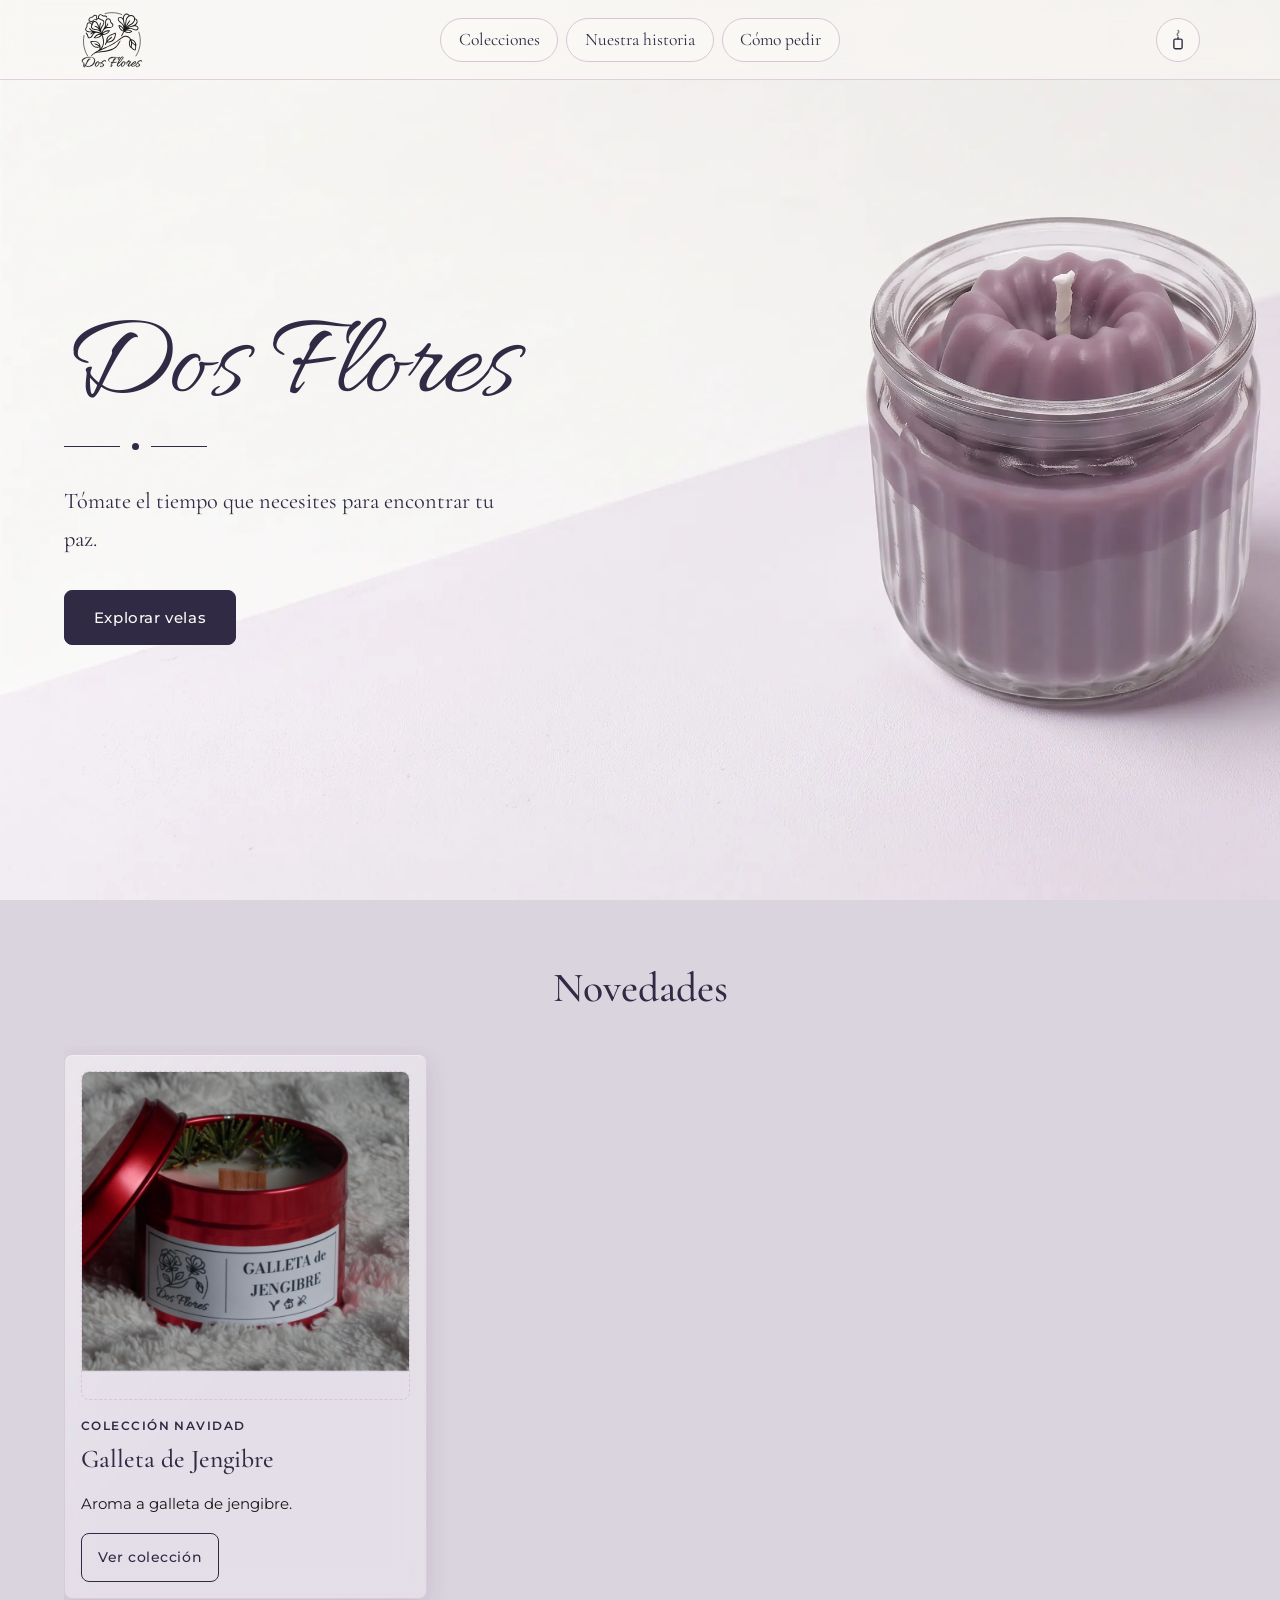
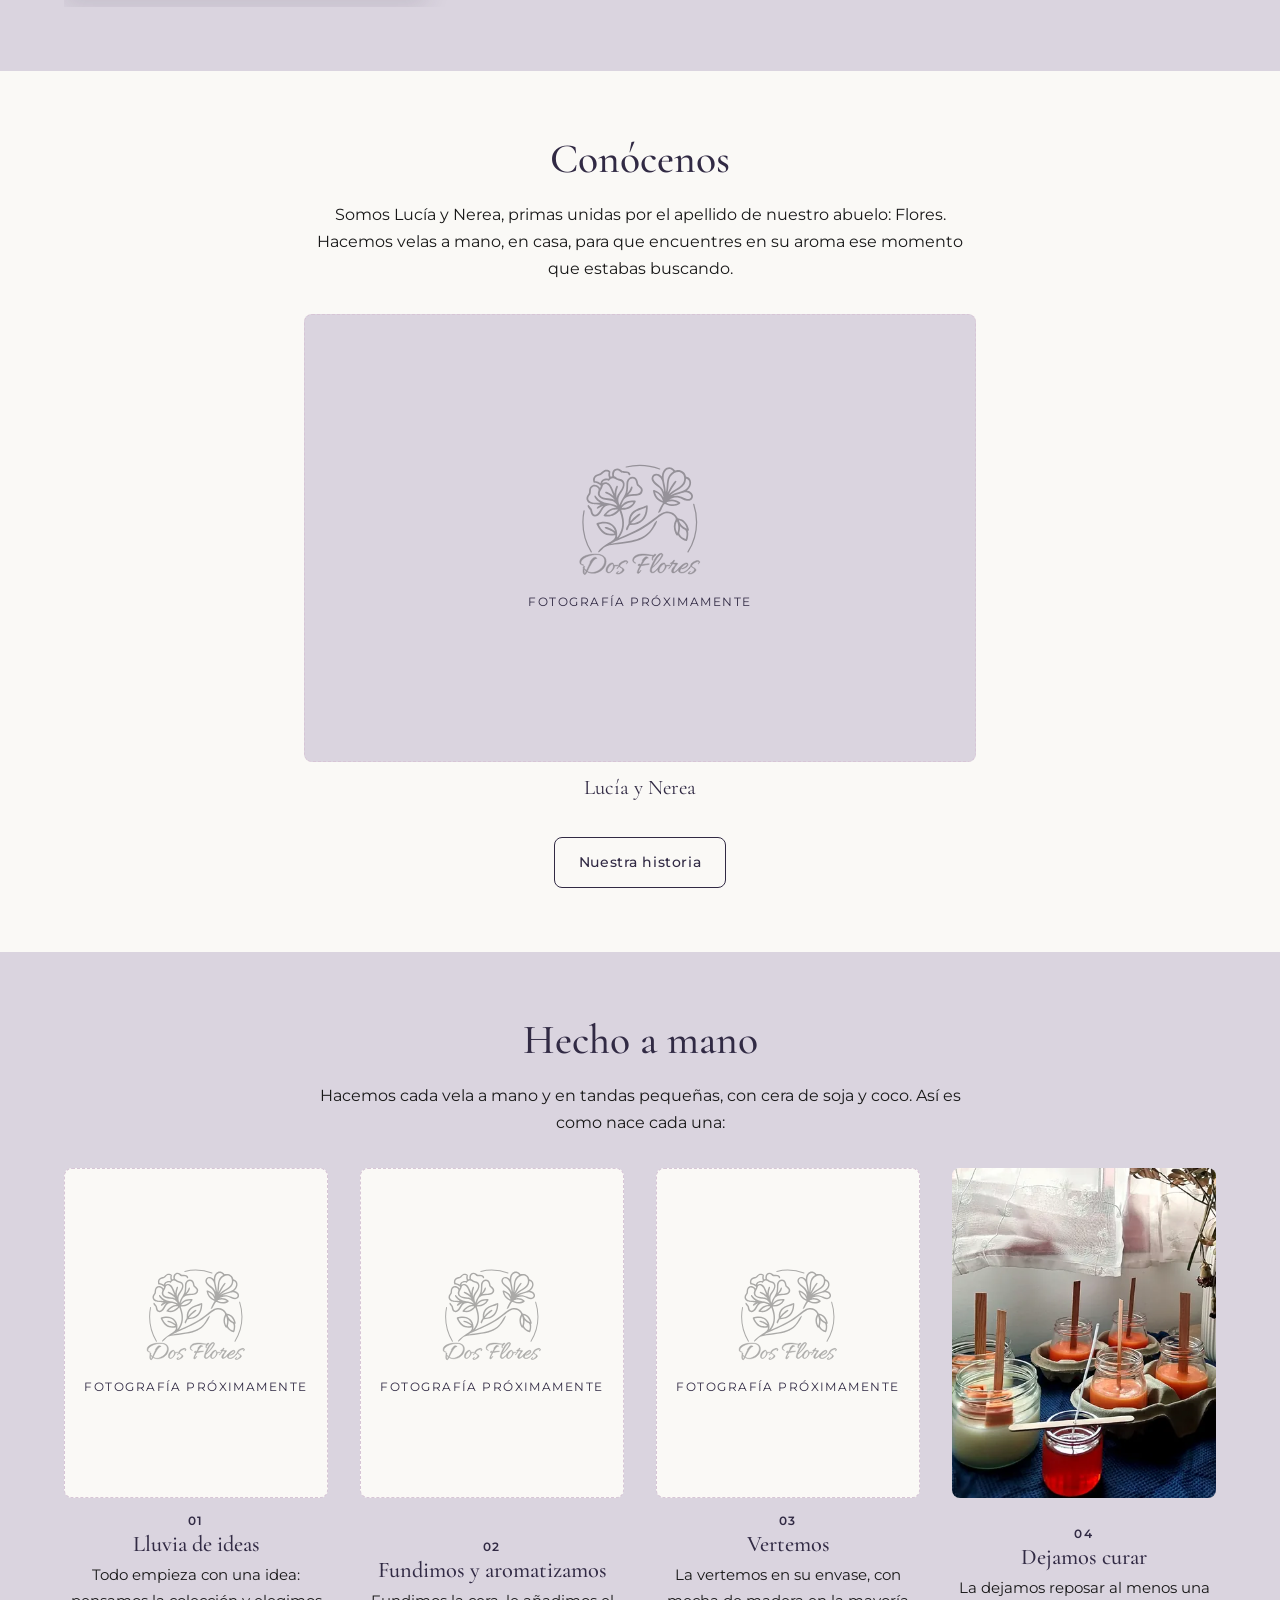
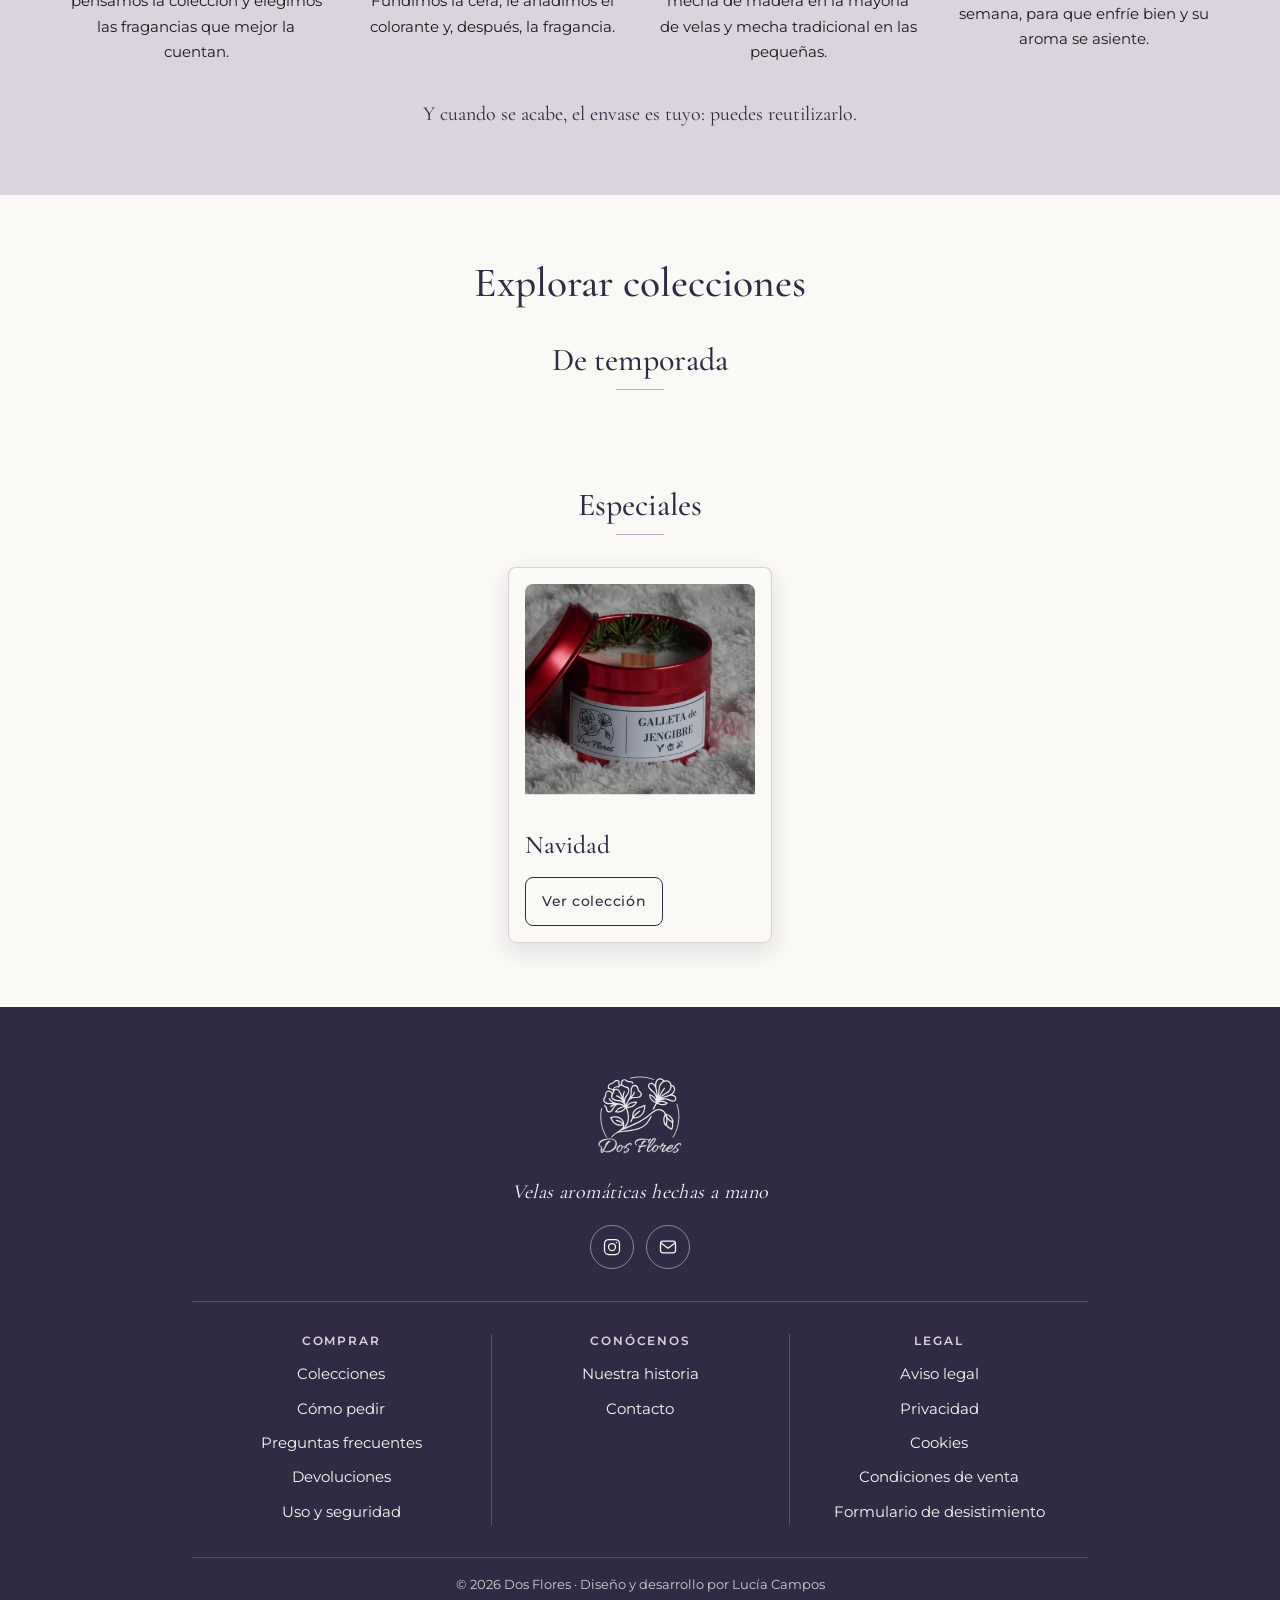
==== commit acb480c5: "fotos vela jengibre" ====
--- a/index.html
+++ b/index.html
@@ -158,8 +158,8 @@
             <!-- Vela Hohoho (nombre provisional). PENDIENTE: foto. Cuando tenga ficha propia,
                  el botón debe ir a su página (como Caramelo Cremoso). -->
             <div class="slide__media candle-photo foto-pendiente">
-              <img class="foto-pendiente__marca" src="assets/img/logo.svg" alt="" width="64" height="64">
-              <span class="foto-pendiente__aviso">Fotografía próximamente</span>
+              <img class="vela--apagada" src="assets/img/velas/galleta-jengibre-600.webp" srcset="assets/img/velas/galleta-jengibre-600.webp 600w, assets/img/velas/galleta-jengibre-1200.webp 1200w" sizes="(min-width: 64rem) 22rem, (min-width: 48rem) 45vw, 90vw" alt="Vela Galleta Jengibre: vaso de cristal con galleta de cera jengibre y mecha de madera" width="600" height="600" loading="lazy">
+              <img class="vela--encendida" src="assets/img/velas/galleta-jengibre-encendida-600.webp" srcset="assets/img/velas/galleta-jengibre-encendida-600.webp 600w, assets/img/velas/galleta-jengibre-encendida-1200.webp 1200w" sizes="(min-width: 64rem) 22rem, (min-width: 48rem) 45vw, 90vw" alt="" width="600" height="600" loading="lazy">
             </div>
             <div class="slide__body">
               <p class="slide__tag">Colección Navidad</p>
@@ -311,13 +311,11 @@
         <li class="card">
           <article>
             <!-- PENDIENTE: foto de portada (navidad-apagada.webp / navidad-encendida.webp) -->
-            <div class="card__media candle-photo foto-pendiente">
-              <img class="foto-pendiente__marca" src="assets/img/logo.svg" alt="" width="64" height="64">
-              <span class="foto-pendiente__aviso">Fotografía próximamente</span>
+            <div class="card__media candle-photo">
+              <img class="vela--apagada" src="assets/img/velas/galleta-jengibre-600.webp" srcset="assets/img/velas/galleta-jengibre-600.webp 600w, assets/img/velas/galleta-jengibre-1200.webp 1200w" sizes="(min-width: 64rem) 22rem, (min-width: 48rem) 45vw, 90vw" alt="Vela Galleta Jengibre: vaso de cristal con galleta de cera jengibre y mecha de madera" width="600" height="600" loading="lazy">
+              <img class="vela--encendida" src="assets/img/velas/galleta-jengibre-encendida-600.webp" srcset="assets/img/velas/galleta-jengibre-encendida-600.webp 600w, assets/img/velas/galleta-jengibre-encendida-1200.webp 1200w" sizes="(min-width: 64rem) 22rem, (min-width: 48rem) 45vw, 90vw" alt="" width="600" height="600" loading="lazy">
             </div>
-            <p class="card__tag">Próximamente</p>
             <h4 class="card__title">Navidad</h4>
-            <!-- PENDIENTE: <p class="card__text">descripción breve de la colección</p> -->
             <a class="btn btn--outline" href="pages/coleccion.html#navidad">Ver colección<span class="visually-hidden"> Navidad</span></a>
           </article>
         </li>
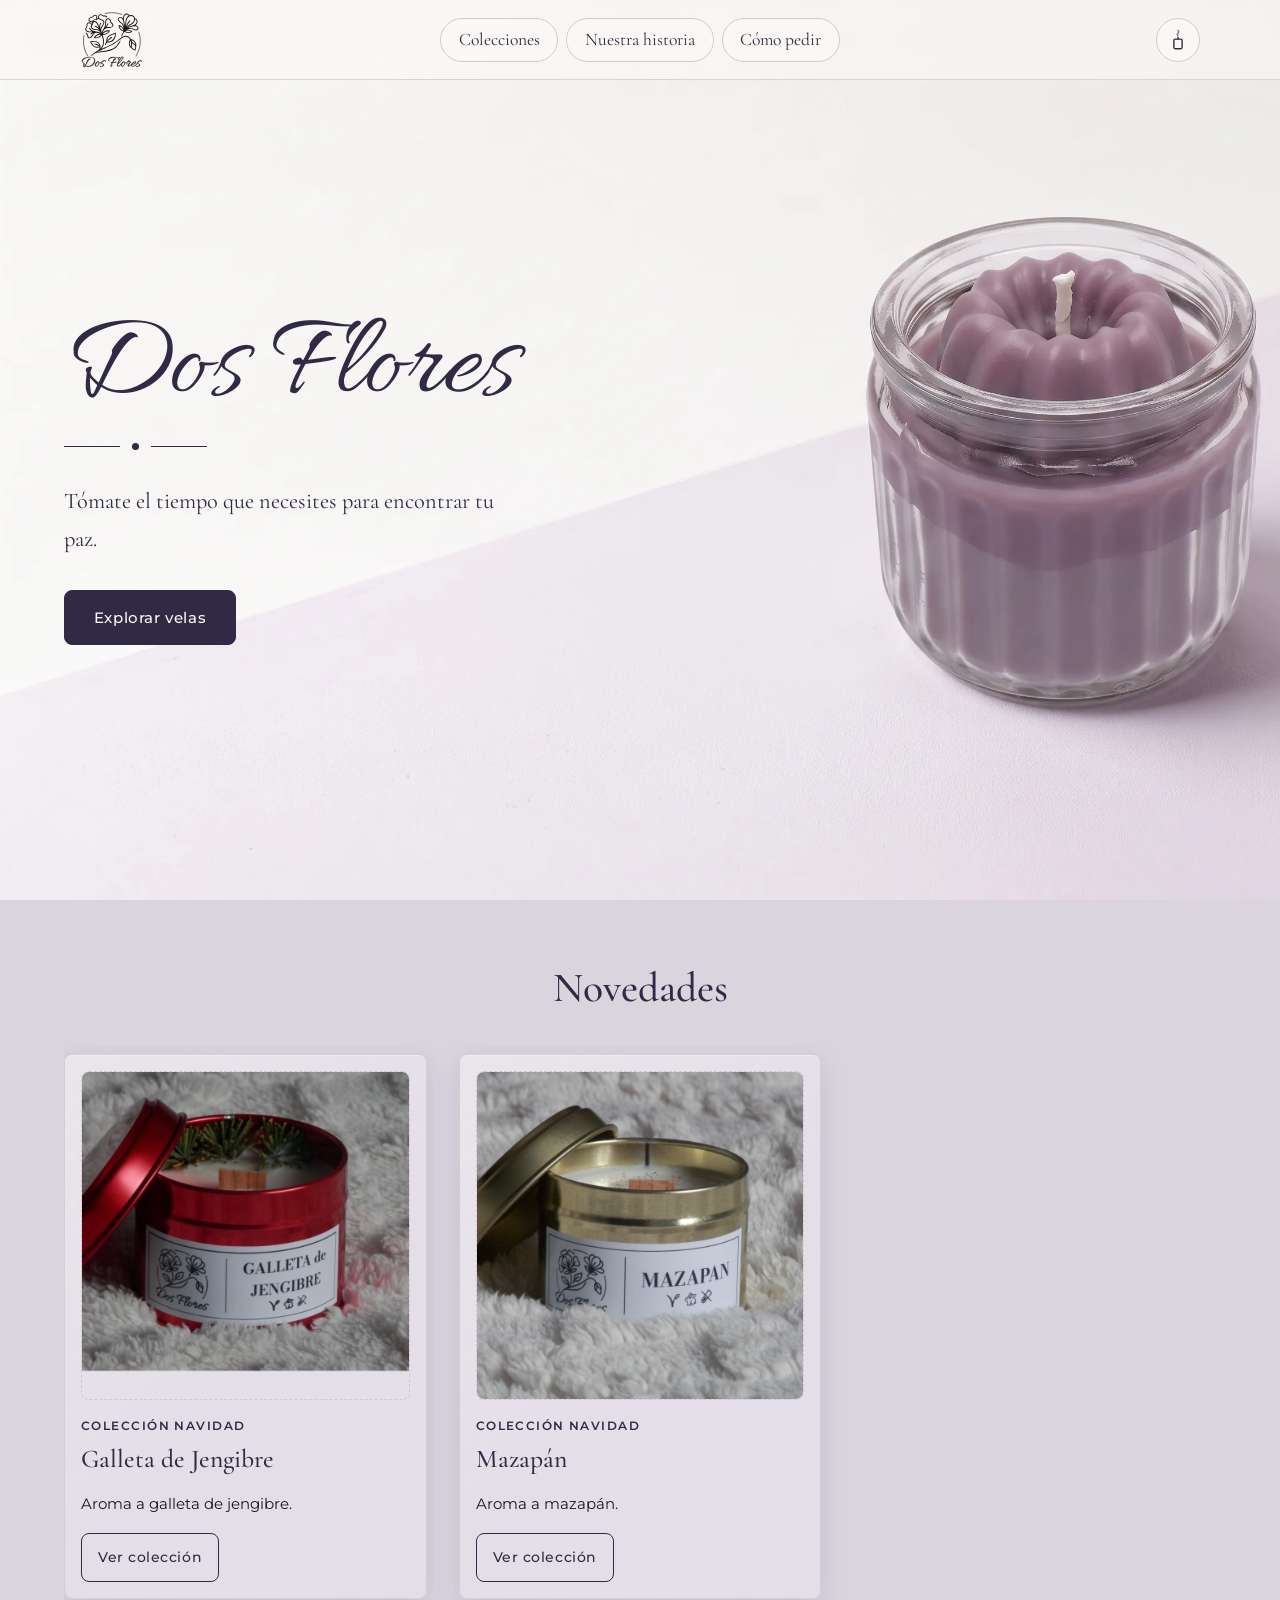
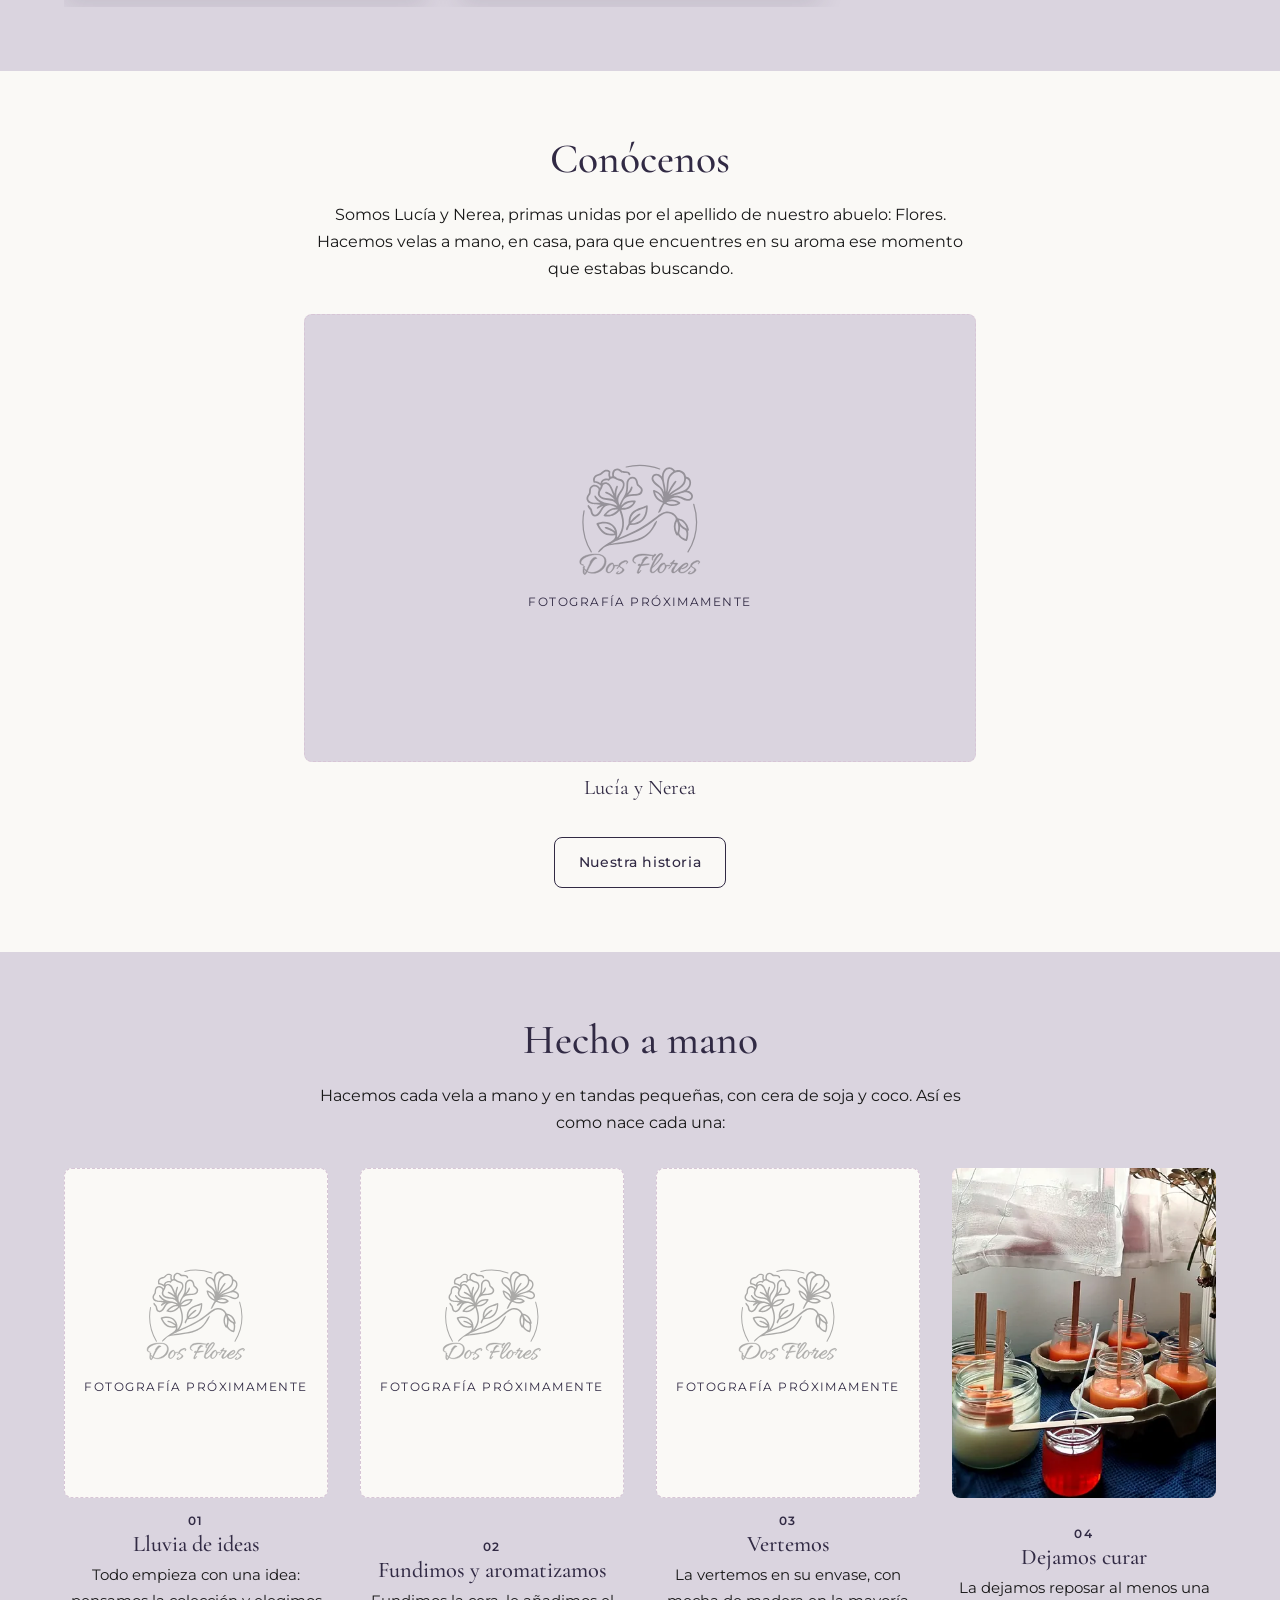
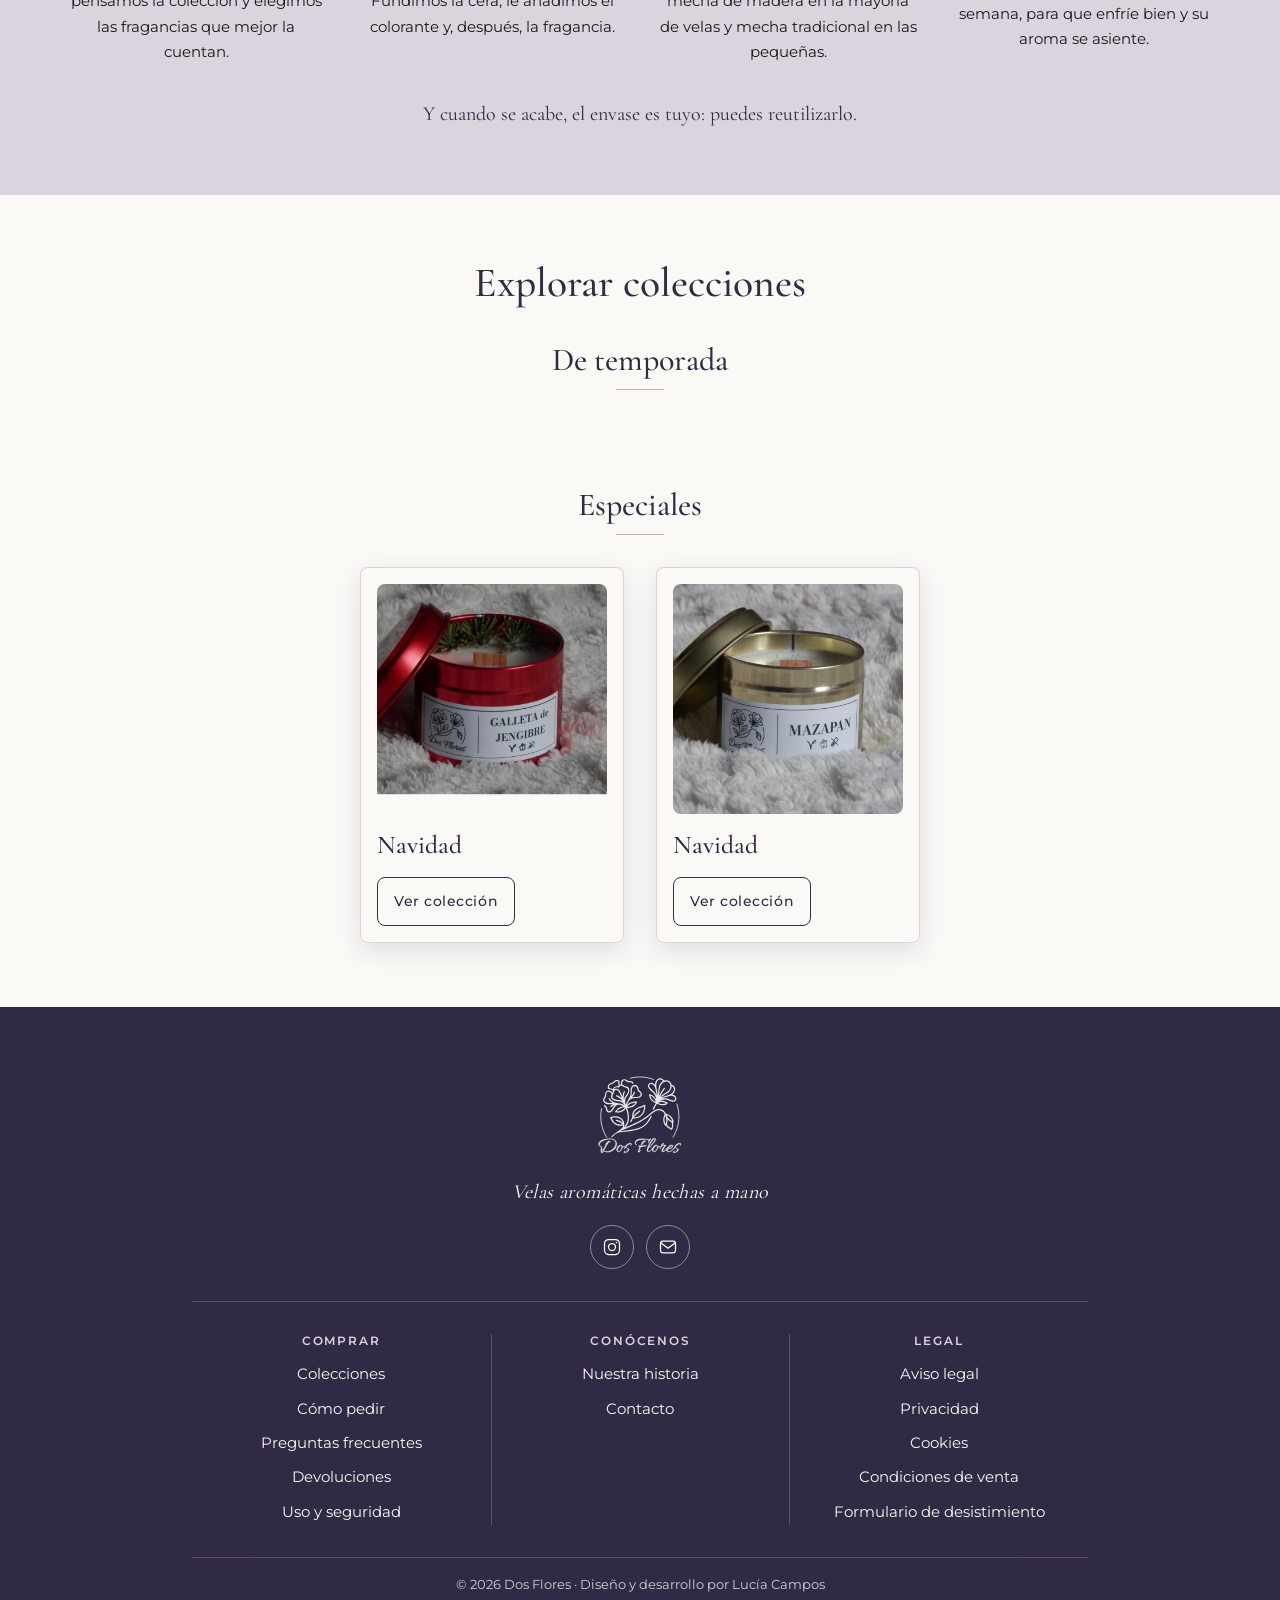
==== commit 437aaa0a: "añadido vela mazapan" ====
--- a/index.html
+++ b/index.html
@@ -155,16 +155,27 @@
           <div class="carousel__track">
 
           <article class="slide" role="group" aria-roledescription="diapositiva" aria-label="2 de 2">
-            <!-- Vela Hohoho (nombre provisional). PENDIENTE: foto. Cuando tenga ficha propia,
-                 el botón debe ir a su página (como Caramelo Cremoso). -->
             <div class="slide__media candle-photo foto-pendiente">
-              <img class="vela--apagada" src="assets/img/velas/galleta-jengibre-600.webp" srcset="assets/img/velas/galleta-jengibre-600.webp 600w, assets/img/velas/galleta-jengibre-1200.webp 1200w" sizes="(min-width: 64rem) 22rem, (min-width: 48rem) 45vw, 90vw" alt="Vela Galleta Jengibre: vaso de cristal con galleta de cera jengibre y mecha de madera" width="600" height="600" loading="lazy">
-              <img class="vela--encendida" src="assets/img/velas/galleta-jengibre-encendida-600.webp" srcset="assets/img/velas/galleta-jengibre-encendida-600.webp 600w, assets/img/velas/galleta-jengibre-encendida-1200.webp 1200w" sizes="(min-width: 64rem) 22rem, (min-width: 48rem) 45vw, 90vw" alt="" width="600" height="600" loading="lazy">
+              <img class="vela--apagada" src="assets/img/velas/jengibre/galleta-jengibre.webp" srcset="assets/img/velas/jengibre/galleta-jengibre.webp 600w, assets/img/velas/jengibre/galleta-jengibre.webp 1200w" sizes="(min-width: 64rem) 22rem, (min-width: 48rem) 45vw, 90vw" alt="Vela Galleta Jengibre: vaso de cristal con galleta de cera jengibre y mecha de madera" width="600" height="600" loading="lazy">
+              <img class="vela--encendida" src="assets/img/velas/jengibre/galleta-jengibre-encendida.webp" srcset="assets/img/velas/jengibre/galleta-jengibre-encendida.webp 600w, assets/img/velas/jengibre/galleta-jengibre-encendida.webp 1200w" sizes="(min-width: 64rem) 22rem, (min-width: 48rem) 45vw, 90vw" alt="" width="600" height="600" loading="lazy">
             </div>
             <div class="slide__body">
               <p class="slide__tag">Colección Navidad</p>
               <h3 class="slide__title">Galleta de Jengibre</h3>
               <p class="slide__text">Aroma a galleta de jengibre.</p>
+              <a class="btn btn--outline" href="pages/coleccion.html#navidad">Ver colección<span class="visually-hidden"> Navidad</span></a>
+            </div>
+          </article>
+
+          <article class="slide" role="group" aria-roledescription="diapositiva" aria-label="2 de 2">
+            <div class="slide__media candle-photo foto-pendiente">
+              <img class="vela--apagada" src="assets/img/velas/mazapan/mazapan.webp" srcset="assets/img/velas/mazapan/mazapan.webp 600w, assets/img/velas/mazapan/mazapan.webp 1200w" sizes="(min-width: 64rem) 22rem, (min-width: 48rem) 45vw, 90vw" alt="Vela Mazapán de Dos Flores: tarro metálico con ramitas de pino y mecha de madera" width="600" height="600" loading="lazy">
+              <img class="vela--encendida" src="assets/img/velas/mazapan/mazapan-encendida.webp" srcset="assets/img/velas/mazapan/mazapan-encendida.webp 600w, assets/img/velas/mazapan/mazapan-encendida.webp 1200w" sizes="(min-width: 64rem) 22rem, (min-width: 48rem) 45vw, 90vw" alt="" width="600" height="600" loading="lazy">
+            </div>
+            <div class="slide__body">
+              <p class="slide__tag">Colección Navidad</p>
+              <h3 class="slide__title">Mazapán</h3>
+              <p class="slide__text">Aroma a mazapán.</p>
               <a class="btn btn--outline" href="pages/coleccion.html#navidad">Ver colección<span class="visually-hidden"> Navidad</span></a>
             </div>
           </article>
@@ -312,8 +323,19 @@
           <article>
             <!-- PENDIENTE: foto de portada (navidad-apagada.webp / navidad-encendida.webp) -->
             <div class="card__media candle-photo">
-              <img class="vela--apagada" src="assets/img/velas/galleta-jengibre-600.webp" srcset="assets/img/velas/galleta-jengibre-600.webp 600w, assets/img/velas/galleta-jengibre-1200.webp 1200w" sizes="(min-width: 64rem) 22rem, (min-width: 48rem) 45vw, 90vw" alt="Vela Galleta Jengibre: vaso de cristal con galleta de cera jengibre y mecha de madera" width="600" height="600" loading="lazy">
-              <img class="vela--encendida" src="assets/img/velas/galleta-jengibre-encendida-600.webp" srcset="assets/img/velas/galleta-jengibre-encendida-600.webp 600w, assets/img/velas/galleta-jengibre-encendida-1200.webp 1200w" sizes="(min-width: 64rem) 22rem, (min-width: 48rem) 45vw, 90vw" alt="" width="600" height="600" loading="lazy">
+              <img class="vela--apagada" src="assets/img/velas/jengibre/galleta-jengibre.webp" srcset="assets/img/velas/jengibre/galleta-jengibre.webp 600w, assets/img/velas/jengibre/galleta-jengibre.webp 1200w" sizes="(min-width: 64rem) 22rem, (min-width: 48rem) 45vw, 90vw" alt="Vela Galleta Jengibre: vaso de cristal con galleta de cera jengibre y mecha de madera" width="600" height="600" loading="lazy">
+              <img class="vela--encendida" src="assets/img/velas/jengibre/galleta-jengibre-encendida.webp" srcset="assets/img/velas/jengibre/galleta-jengibre-encendida.webp 600w, assets/img/velas/jengibre/galleta-jengibre-encendida.webp 1200w" sizes="(min-width: 64rem) 22rem, (min-width: 48rem) 45vw, 90vw" alt="" width="600" height="600" loading="lazy">
+            </div>
+            <h4 class="card__title">Navidad</h4>
+            <a class="btn btn--outline" href="pages/coleccion.html#navidad">Ver colección<span class="visually-hidden"> Navidad</span></a>
+          </article>
+        </li>
+        <li class="card">
+          <article>
+            <!-- PENDIENTE: foto de portada (navidad-apagada.webp / navidad-encendida.webp) -->
+            <div class="card__media candle-photo">
+              <img class="vela--apagada" src="assets/img/velas/mazapan/mazapan.webp" srcset="assets/img/velas/mazapan/mazapan.webp 600w, assets/img/velas/mazapan/mazapan.webp 1200w" sizes="(min-width: 64rem) 22rem, (min-width: 48rem) 45vw, 90vw" alt="Vela Mazapán de Dos Flores: tarro metálico con ramitas de pino y mecha de madera" width="600" height="600" loading="lazy">
+              <img class="vela--encendida" src="assets/img/velas/mazapan/mazapan-encendida.webp" srcset="assets/img/velas/mazapan/mazapan-encendida.webp 600w, assets/img/velas/mazapan/mazapan-encendida.webp 1200w" sizes="(min-width: 64rem) 22rem, (min-width: 48rem) 45vw, 90vw" alt="" width="600" height="600" loading="lazy">
             </div>
             <h4 class="card__title">Navidad</h4>
             <a class="btn btn--outline" href="pages/coleccion.html#navidad">Ver colección<span class="visually-hidden"> Navidad</span></a>
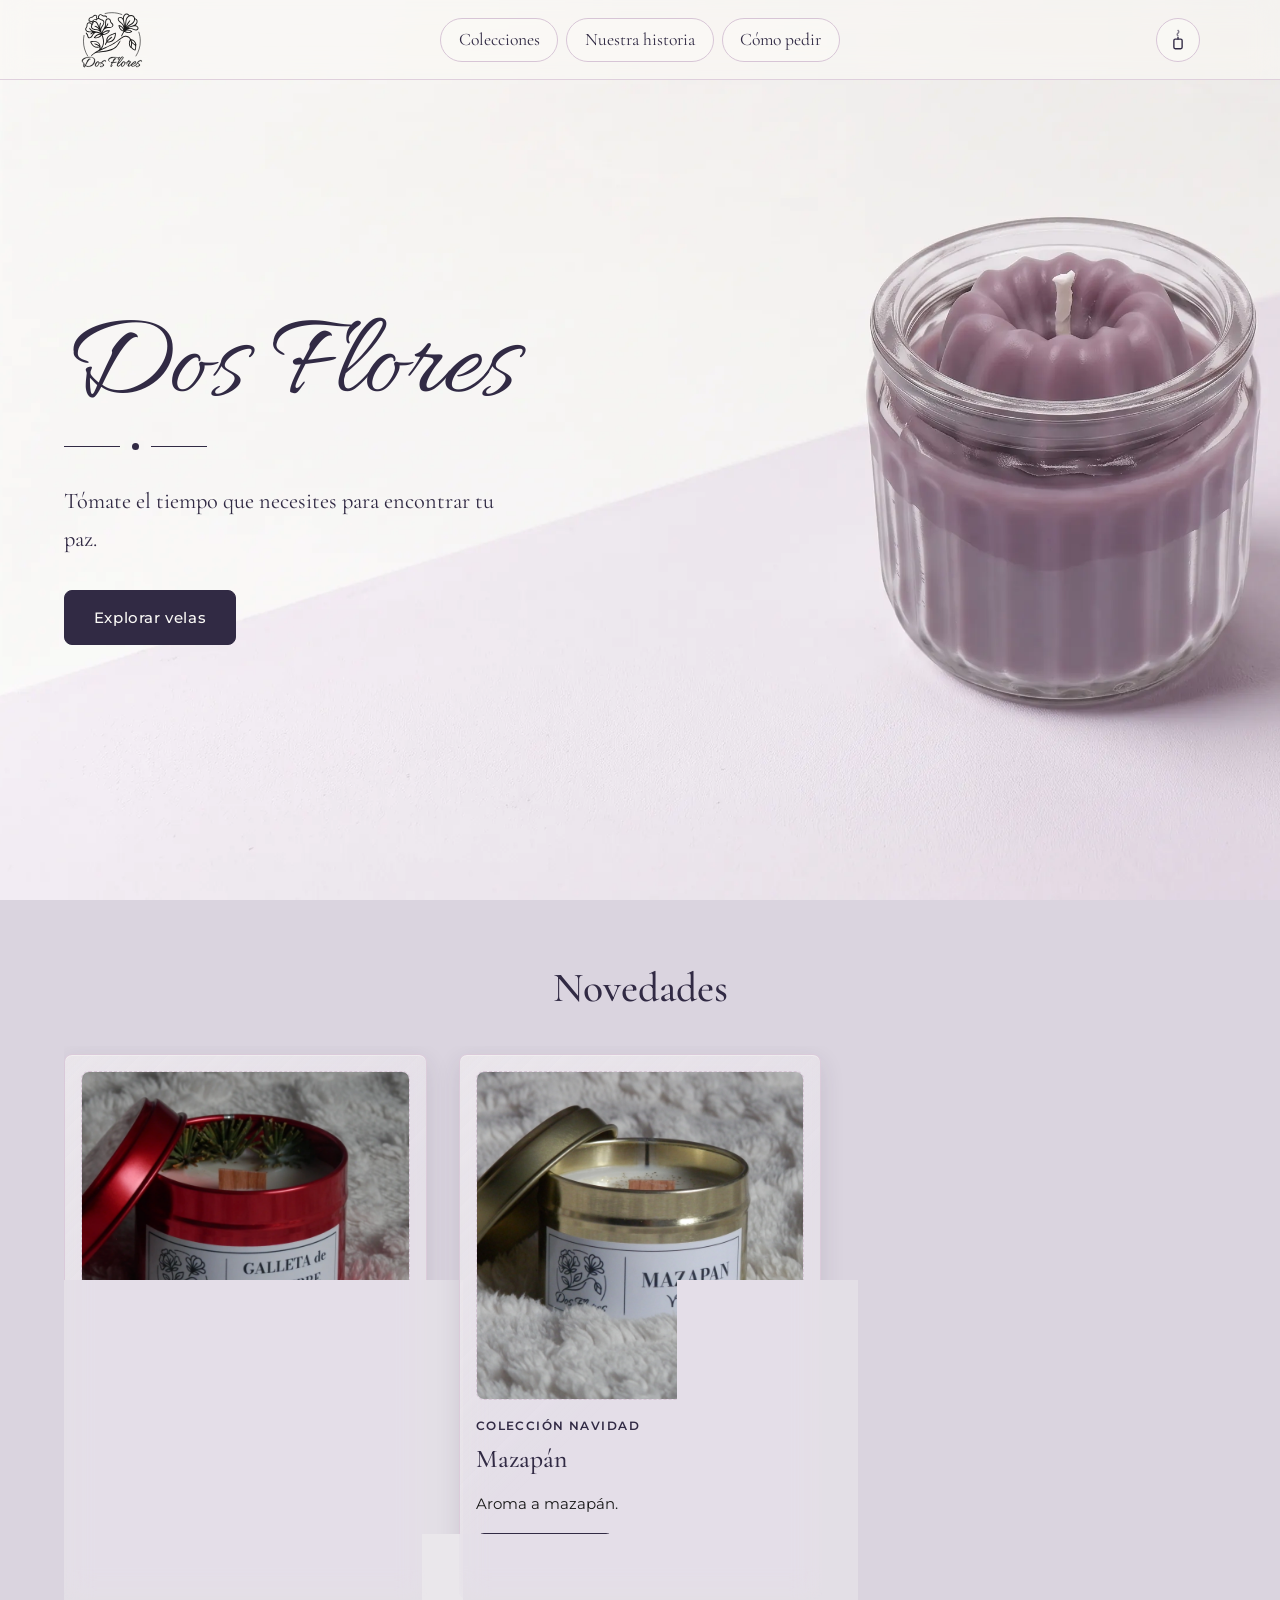
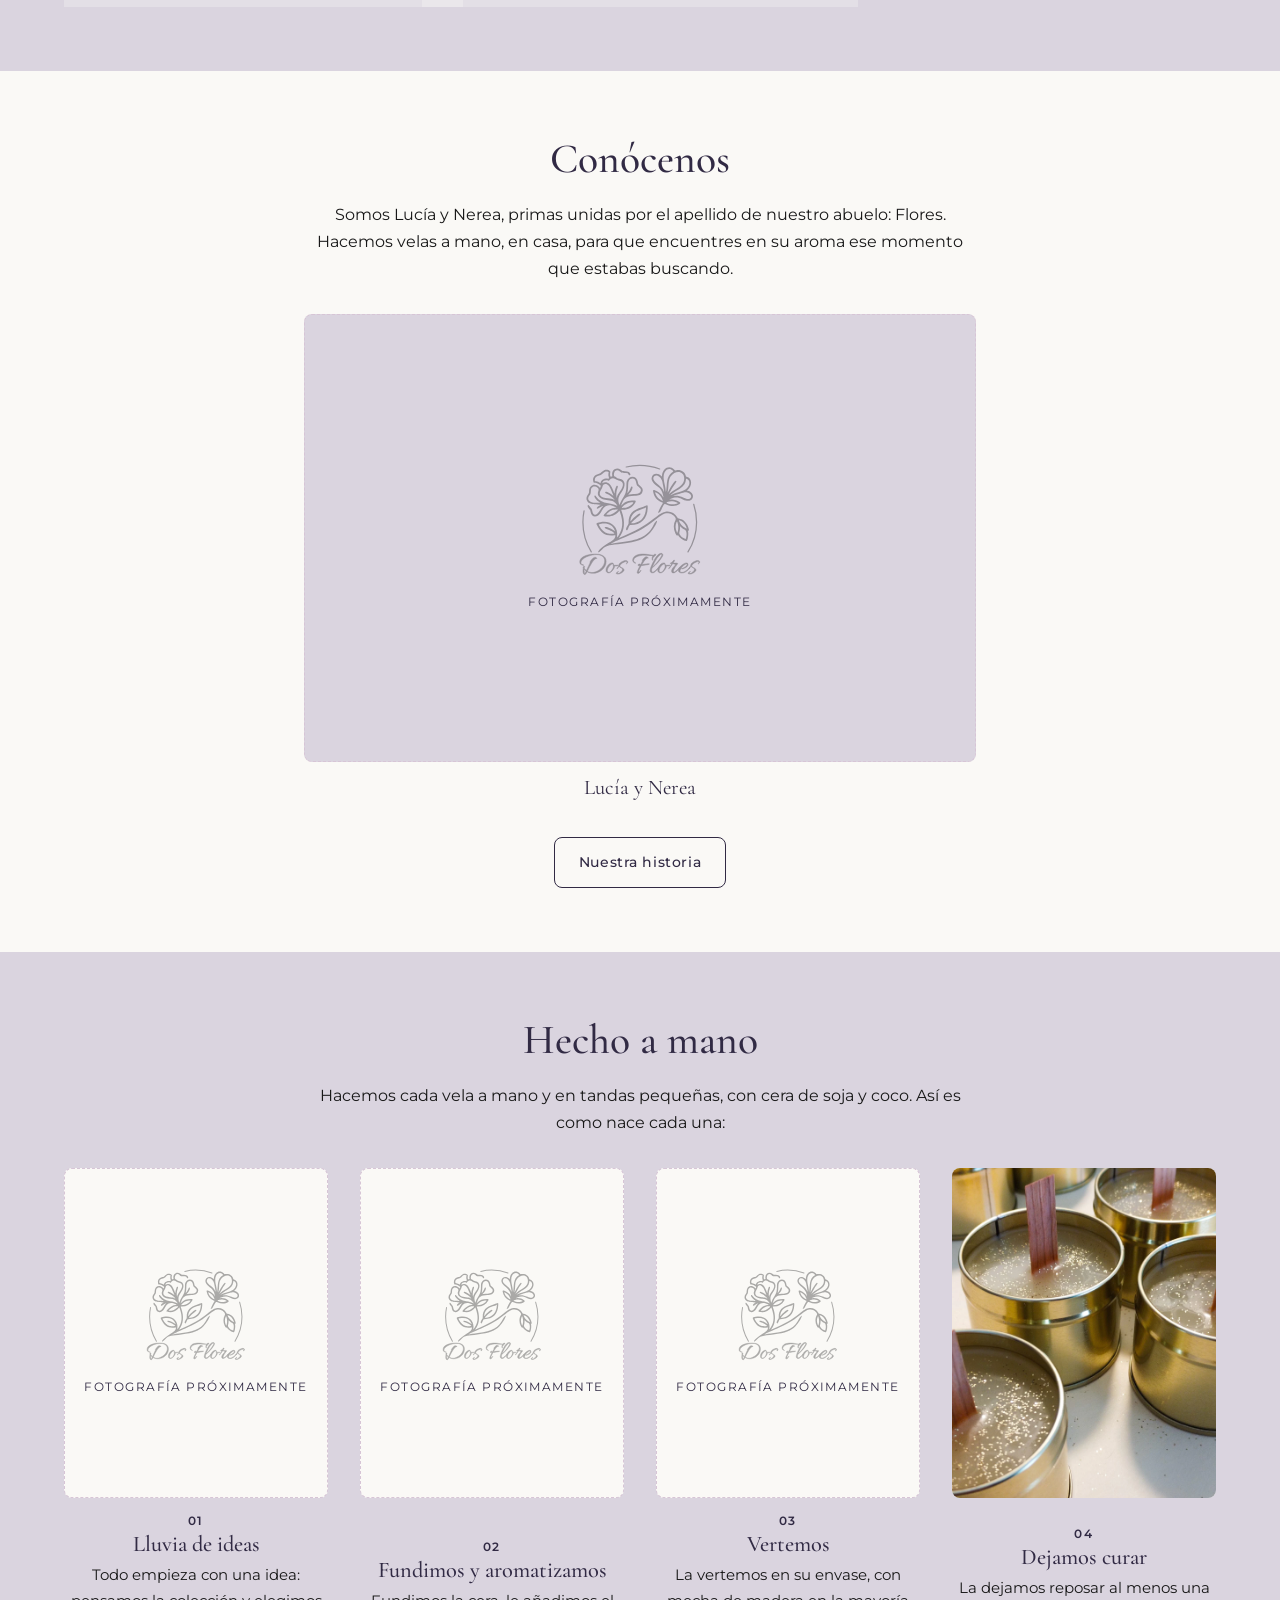
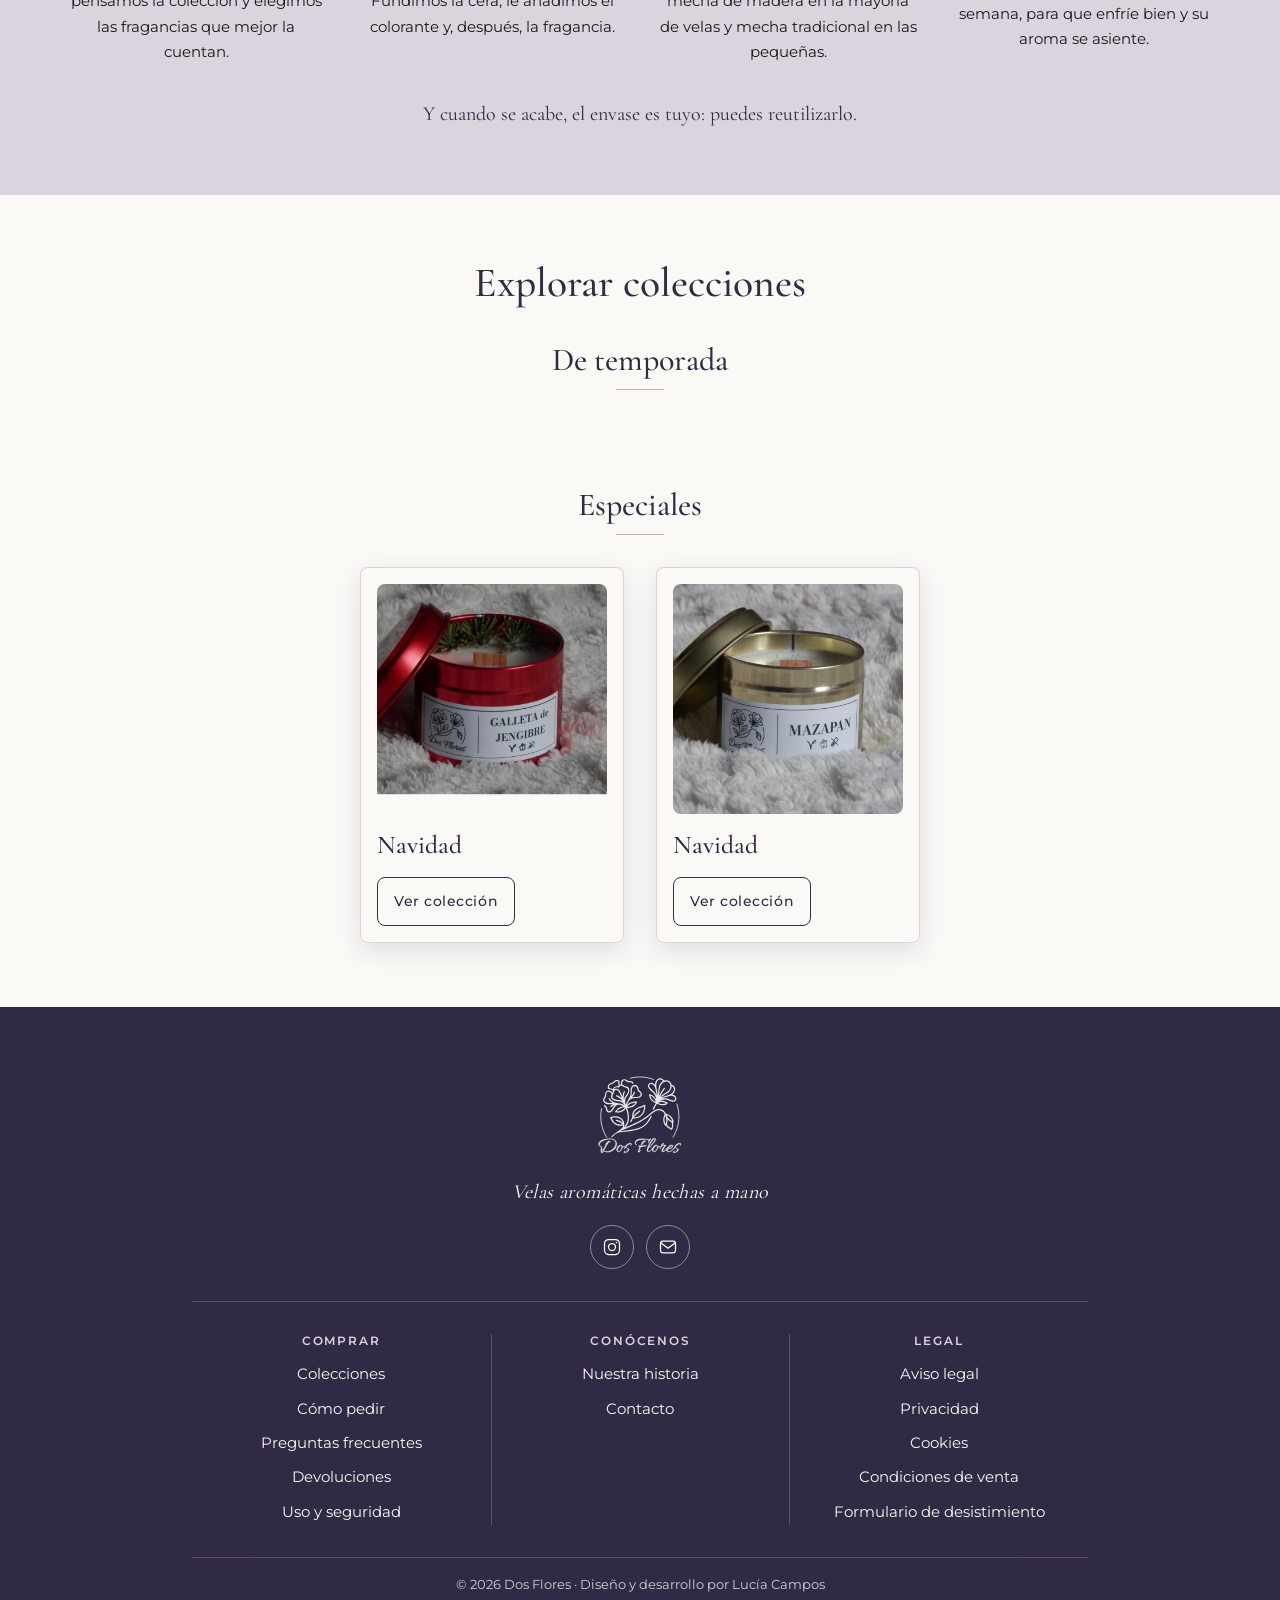
==== commit ba087b41: "cambio de fotos" ====
--- a/index.html
+++ b/index.html
@@ -271,9 +271,8 @@
         </li>
 
         <li class="step">
-          <!-- Foto real: velas recién vertidas reposando, con retoque de luz y color (originales en flores/Fotos_originales/proceso/) -->
           <div class="step__frame">
-            <img src="assets/img/proceso/paso-4-400.webp" srcset="assets/img/proceso/paso-4-400.webp 400w, assets/img/proceso/paso-4-800.webp 800w" sizes="(min-width: 64rem) 17rem, (min-width: 48rem) 45vw, 7rem" alt="Velas recién hechas reposando junto a la ventana, con las mechas de madera todavía sin recortar" width="400" height="500" loading="lazy">
+            <img src="assets/img/proceso/paso-4.webp" srcset="assets/img/proceso/paso-4.webp 400w, assets/img/proceso/paso-4.webp 800w" sizes="(min-width: 64rem) 17rem, (min-width: 48rem) 45vw, 7rem" alt="Velas recién hechas reposando junto a la ventana, con las mechas de madera todavía sin recortar" width="400" height="500" loading="lazy">
           </div>
           <div class="step__body">
             <h3 class="step__title">Dejamos curar</h3>
